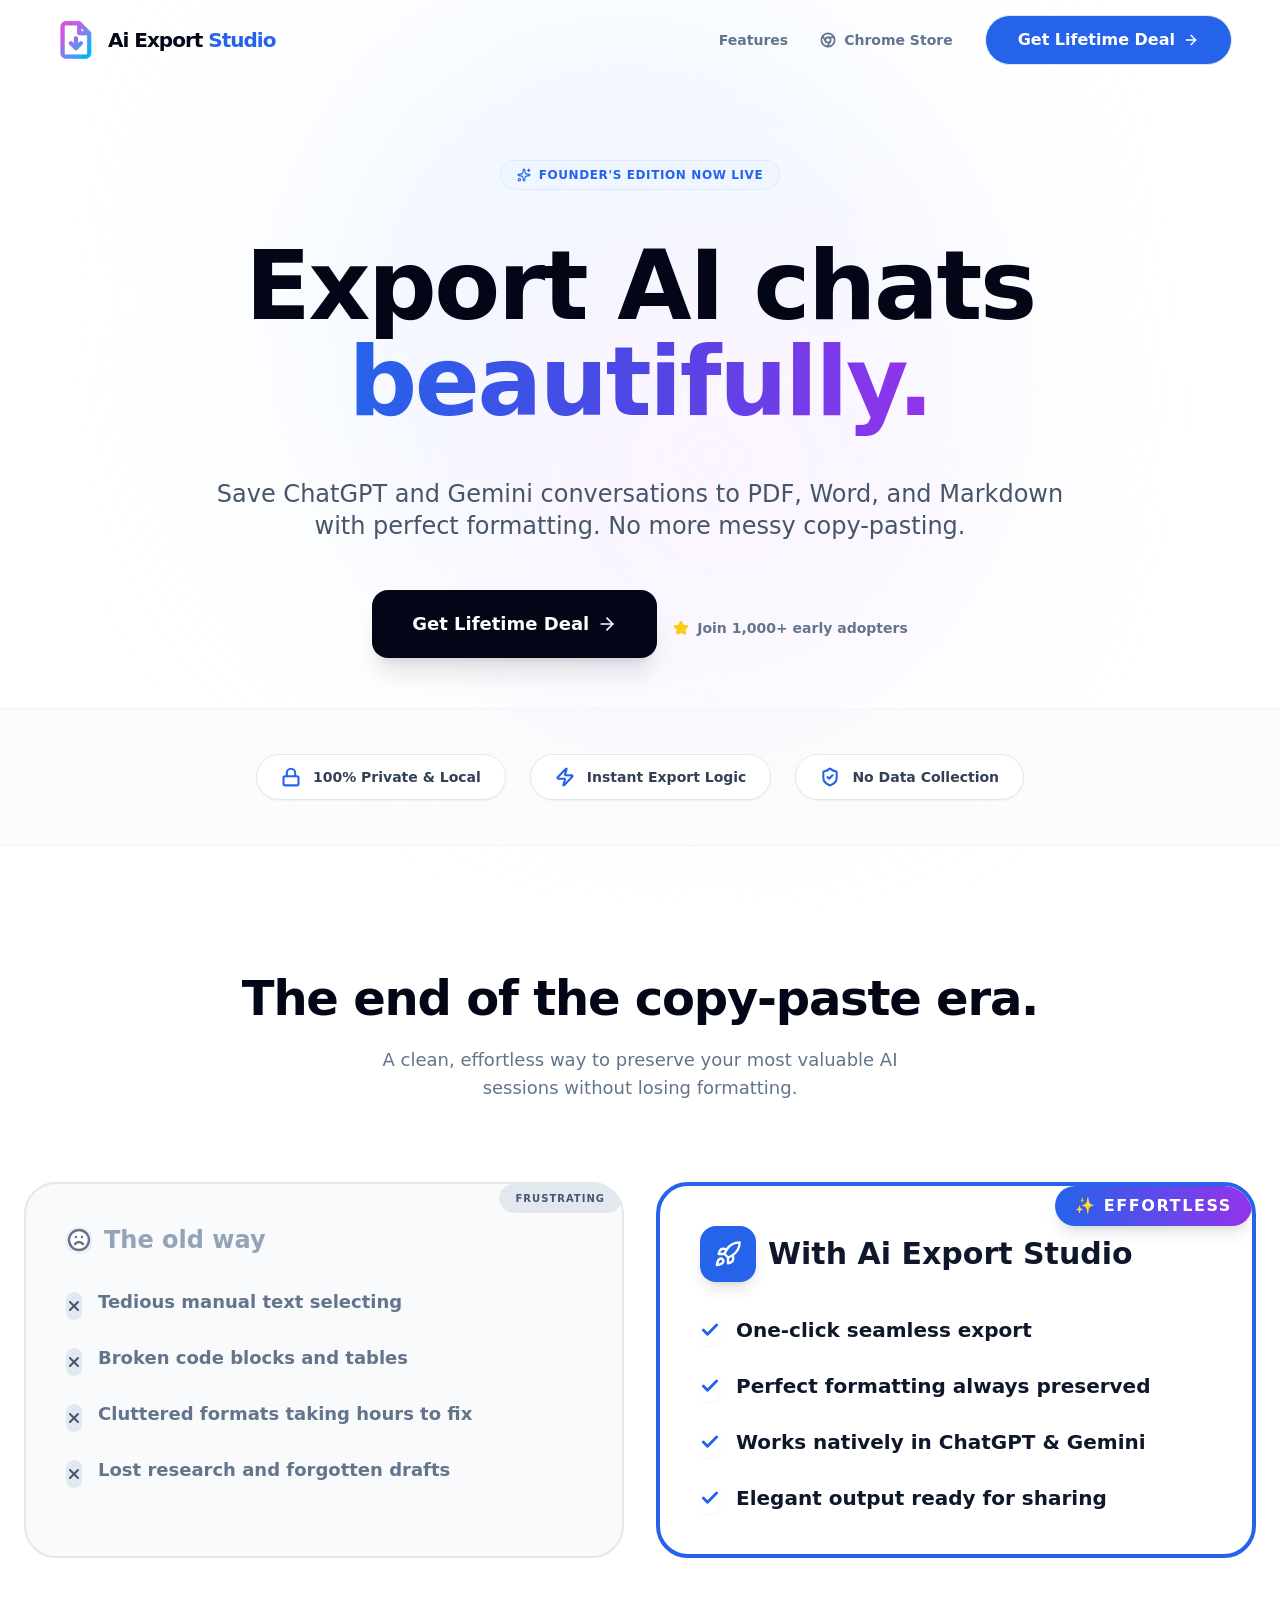
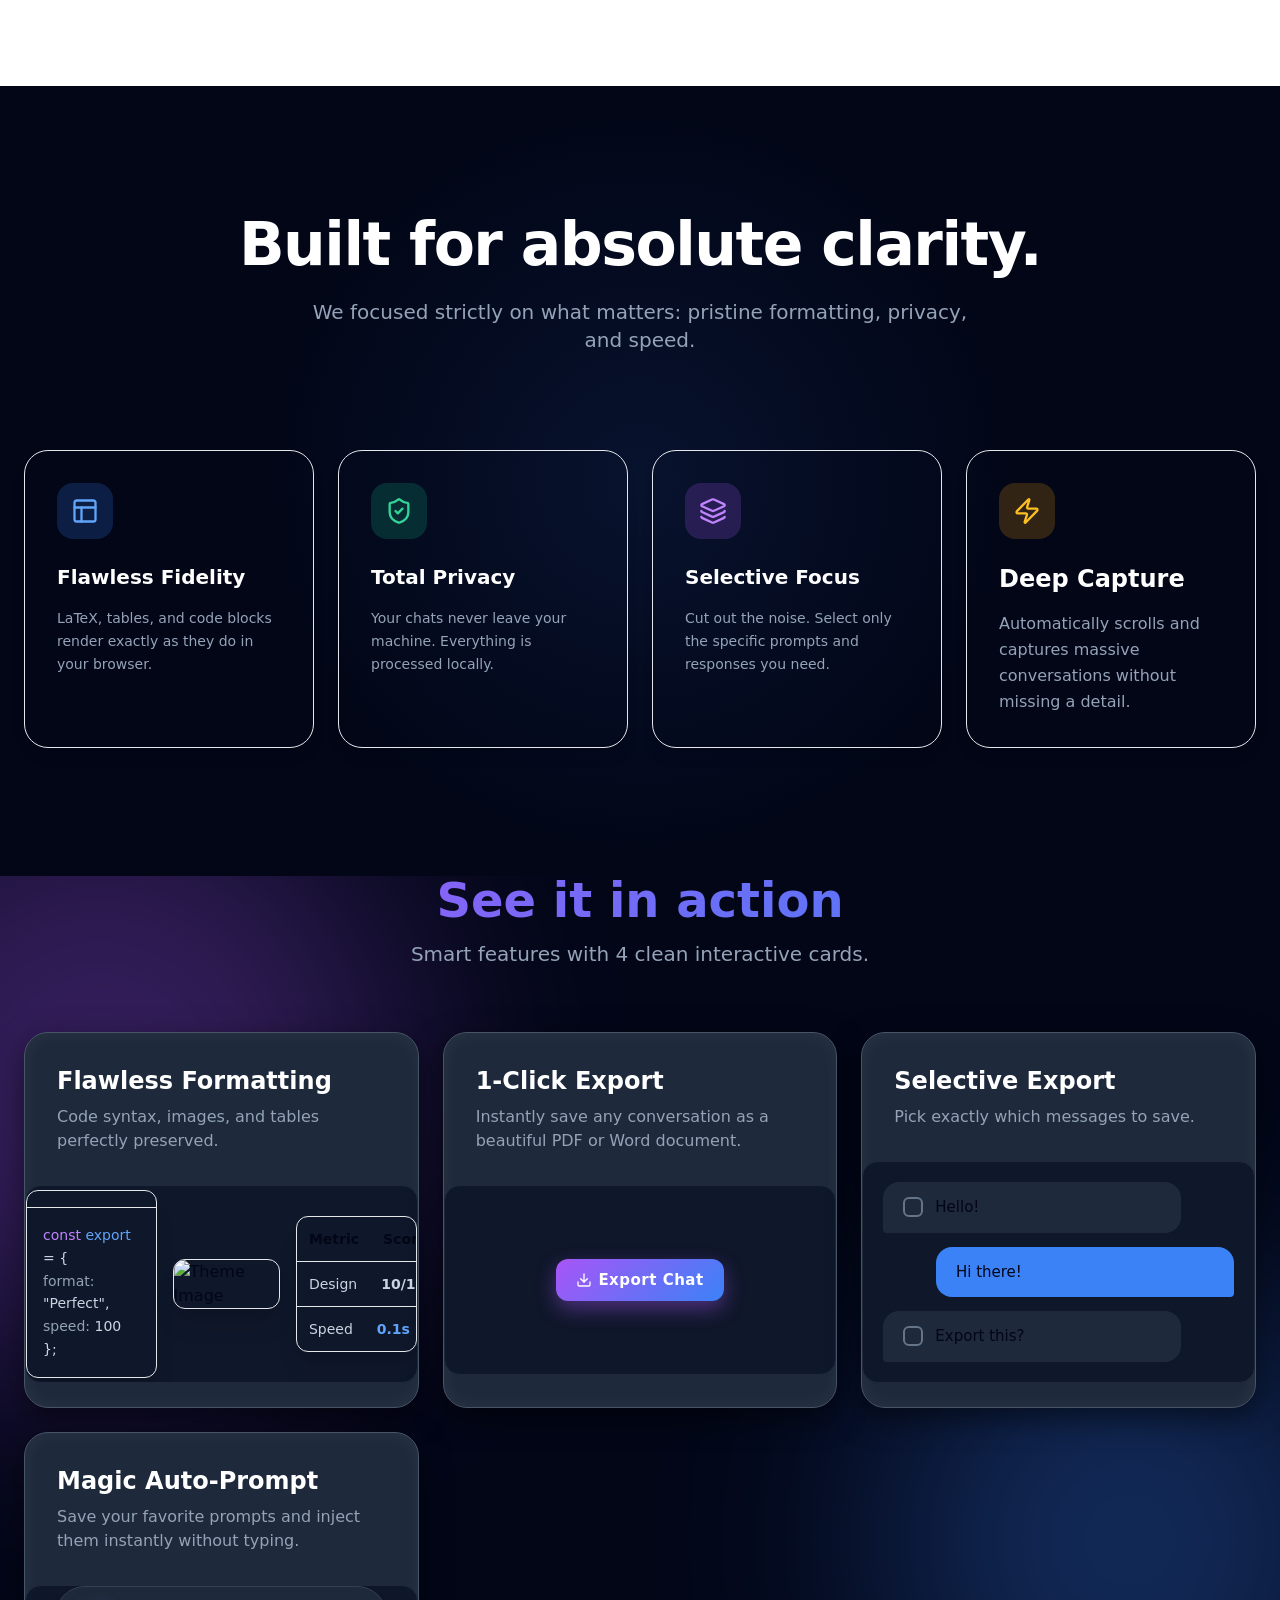
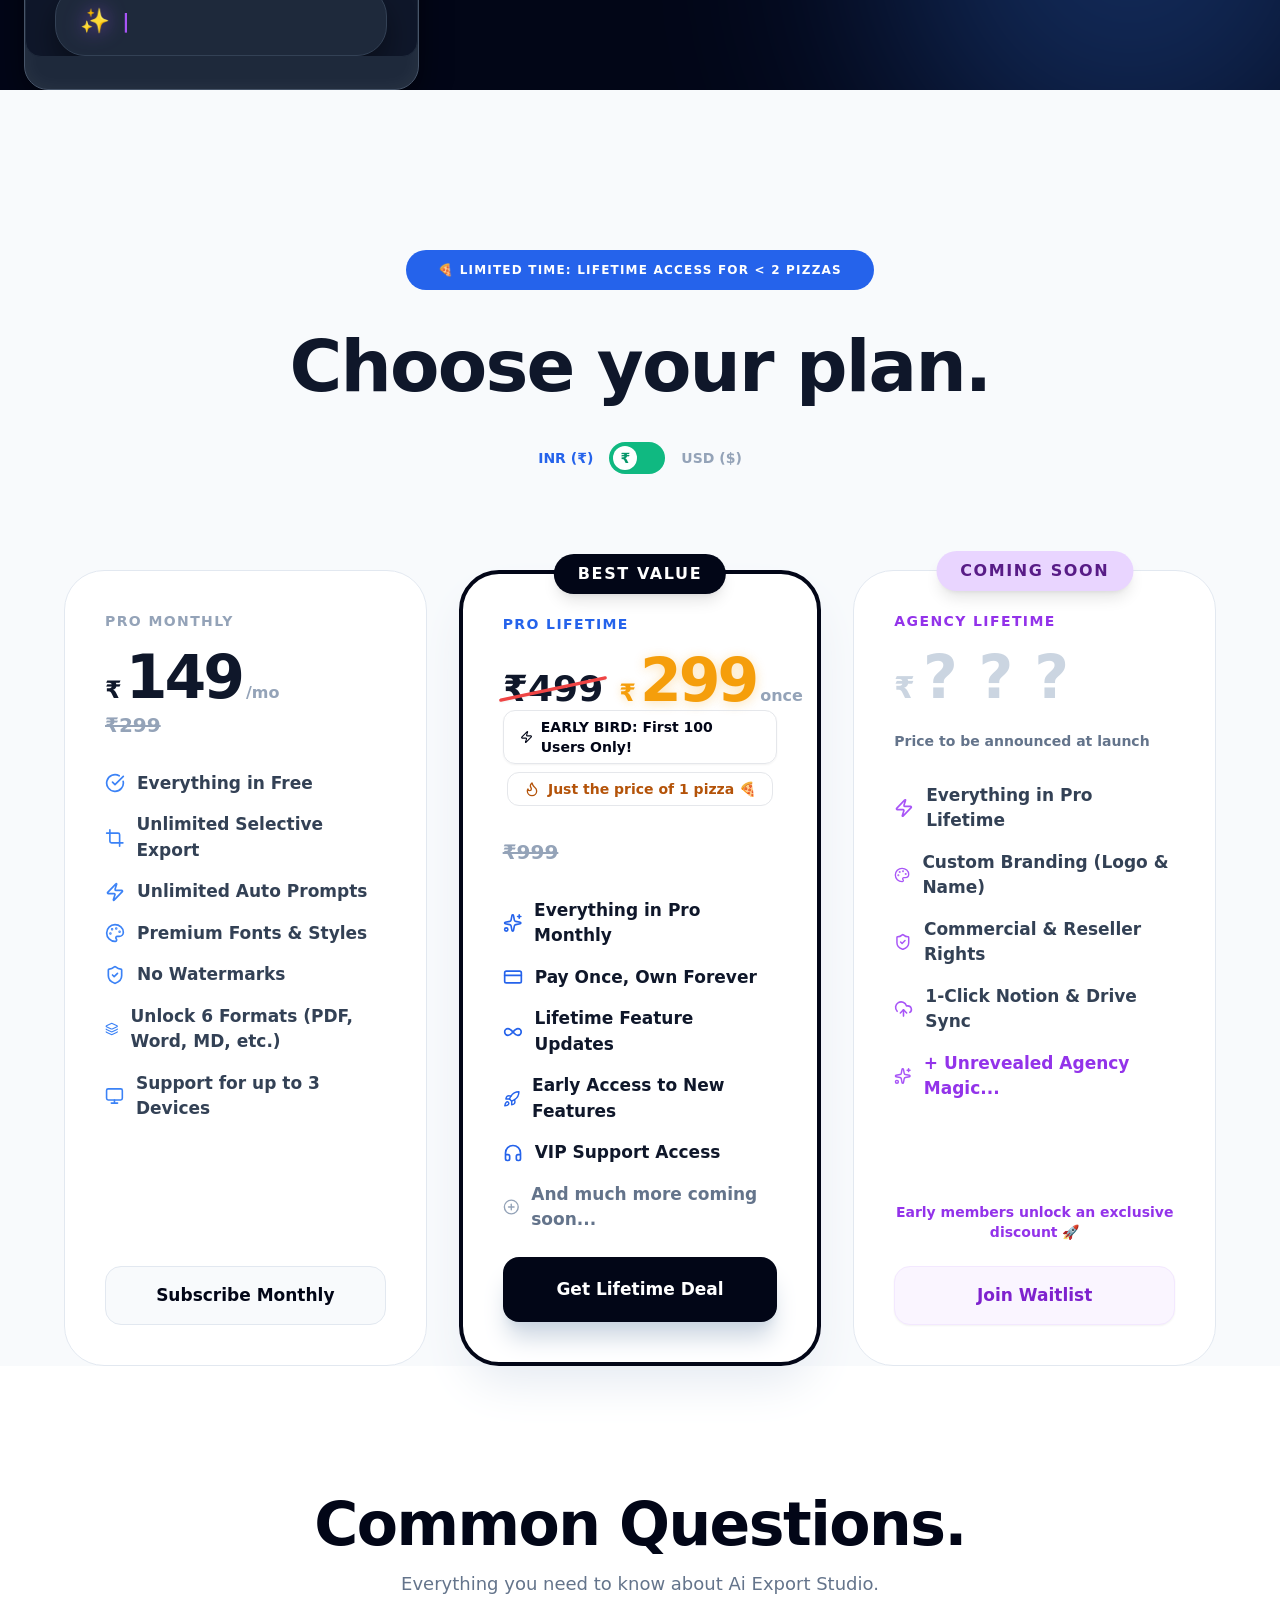
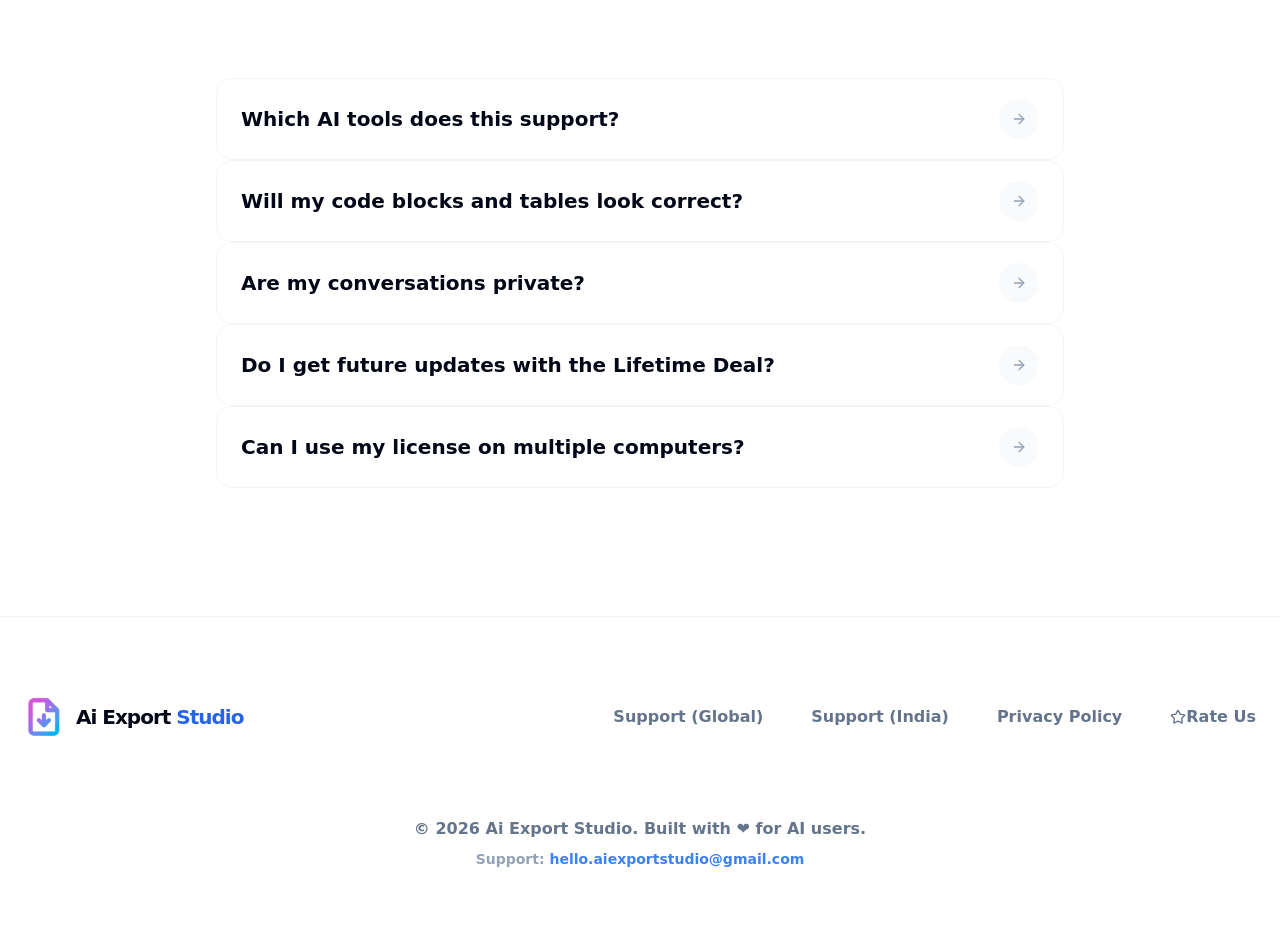
==== index.html @ cfd24025 "Add files via upload" ====
<!doctype html>
<html lang="en" class="scroll-smooth">
  <head>
    <meta charset="UTF-8" />
    <meta name="viewport" content="width=device-width, initial-scale=1.0" />
    <title>Ai Export Studio — Export AI Chats Beautifully</title>
    <meta name="description" content="The elegant way to save ChatGPT & Gemini conversations to PDF, Word, and Markdown. No copy-paste. No mess.">
    
    <!-- Open Graph / Facebook -->
    <meta property="og:type" content="website">
    <meta property="og:url" content="https://yourusername.github.io/ai-export-studio/">
    <meta property="og:title" content="Ai Export Studio — Export AI Chats Beautifully">
    <meta property="og:description" content="Save ChatGPT & Gemini conversations to PDF, Word, and Markdown with perfect formatting.">
    <meta property="og:image" content="https://yourusername.github.io/ai-export-studio/icon128.png">

    <!-- Twitter -->
    <meta property="twitter:card" content="summary_large_image">
    <meta property="twitter:url" content="https://yourusername.github.io/ai-export-studio/">
    <meta property="twitter:title" content="Ai Export Studio — Export AI Chats Beautifully">
    <meta property="twitter:description" content="Save ChatGPT & Gemini conversations to PDF, Word, and Markdown with perfect formatting.">
    <meta property="twitter:image" content="https://yourusername.github.io/ai-export-studio/icon128.png">
    <link rel="stylesheet" href="style.css">
    <link href="https://fonts.googleapis.com/css2?family=Outfit:wght@300;400;500;600;700;800;900&display=swap" rel="stylesheet">
    <script src="https://cdn.tailwindcss.com"></script>
    <script>
        tailwind.config = {
            theme: {
                extend: {
                    fontFamily: { sans: ['Outfit', 'ui-sans-serif', 'system-ui', 'sans-serif'] },
                    colors: {
                        brand: { 50: '#faf5ff', 100: '#f3e8ff', 400: '#c084fc', 500: '#8b5cf6', 600: '#7c3aed' }
                    }
                }
            }
        }
    </script>
    <style>
      @keyframes reveal-up {
        0% { opacity: 0; transform: translateY(30px); }
        100% { opacity: 1; transform: translateY(0); }
      }
      @keyframes reveal-scale {
        0% { opacity: 0; transform: scale(0.9); }
        100% { opacity: 1; transform: scale(1); }
      }
      @keyframes blob {
        0% { transform: translate(0px, 0px) scale(1); }
        33% { transform: translate(30px, -50px) scale(1.1); }
        66% { transform: translate(-20px, 20px) scale(0.9); }
        100% { transform: translate(0px, 0px) scale(1); }
      }
      .animate-blob-1 { animation: blob 7s infinite; }
      .animate-blob-2 { animation: blob 10s infinite; }
      
      .reveal-up { opacity: 0; }
      .reveal-up.active { animation: reveal-up 0.8s cubic-bezier(0.16, 1, 0.3, 1) forwards; }
      .reveal-scale { opacity: 0; }
      .reveal-scale.active { animation: reveal-scale 0.8s cubic-bezier(0.16, 1, 0.3, 1) forwards; }
      
      .delay-100 { animation-delay: 0.1s; }
      .delay-200 { animation-delay: 0.2s; }
      .delay-300 { animation-delay: 0.3s; }

      /* ===== Bento Grid Styles ===== */
      .bento-section {
        background: #020617;
        position: relative;
        overflow: hidden;
      }
      .bento-bg-glow { position: absolute; border-radius: 50%; filter: blur(120px); opacity: 0.3; z-index: 0; pointer-events: none; }
      .bento-bg-glow-1 { width: 600px; height: 600px; background: #a855f7; top: -100px; left: -200px; }
      .bento-bg-glow-2 { width: 500px; height: 500px; background: #3b82f6; bottom: -100px; right: -100px; }

      .bento-card {
        background: #1e293b; /* Slate 800 - Lighter base color */
        border: 1px solid #475569; /* Slate 600 border */
        box-shadow: inset 0 0 20px rgba(255, 255, 255, 0.05), 0 10px 30px rgba(0,0,0,0.5);
        backdrop-filter: blur(16px);
        -webkit-backdrop-filter: blur(16px);
        border-radius: 1.5rem;
        overflow: hidden;
        display: flex;
        flex-direction: column;
        position: relative;
        transition: all 0.3s ease;
      }
      .bento-card:hover {
        border-color: rgba(168, 85, 247, 0.4);
        box-shadow: 0 10px 40px rgba(168, 85, 247, 0.15);
        transform: translateY(-4px);
      }

      .anim-container {
        position: relative; width: 100%; height: 100%;
        display: flex; align-items: center; justify-content: center;
        background: #0f172a; border-radius: 1rem; /* Slate 900 */
        border: 1px solid #1e293b; overflow: hidden;
      }

      /* 1-Click Export Button */
      .export-btn {
        padding: 10px 20px; background: linear-gradient(135deg, #a855f7, #3b82f6);
        border-radius: 12px; font-weight: 800; font-size: 15px; color: #ffffff; z-index: 10;
        box-shadow: 0 8px 20px rgba(168,85,247,0.4);
        animation: clickExport 3s infinite;
        white-space: nowrap;
        display: flex; align-items: center; gap: 6px;
        letter-spacing: 0.5px;
      }
      .export-doc {
        position: absolute; width: 55px; height: 70px; border-radius: 6px;
        display: flex; align-items: center; justify-content: center; color: white;
        font-weight: 800; font-size: 13px; opacity: 0; box-shadow: 0 8px 15px rgba(0,0,0,0.5);
        letter-spacing: 1px;
      }
      .export-doc.pdf { background: linear-gradient(135deg, #ef4444, #b91c1c); top: 50%; left: 50%; transform: translate(-50%, -50%); animation: flyOutPdf 3s infinite; border: 1px solid #fca5a5; }
      .export-doc.word { background: linear-gradient(135deg, #3b82f6, #1d4ed8); top: 50%; left: 50%; transform: translate(-50%, -50%); animation: flyOutWord 3s infinite; border: 1px solid #93c5fd; }

      @keyframes clickExport { 0%, 100% { transform: scale(1); } 10% { transform: scale(0.92); } 20% { transform: scale(1); } }
      @keyframes flyOutPdf {
        0%, 20% { opacity: 0; transform: translate(-50%, -50%) scale(0.5); }
        30%, 80% { opacity: 1; transform: translate(-140%, -120%) scale(1) rotate(-12deg); }
        100% { opacity: 0; transform: translate(-140%, -120%) scale(1) rotate(-12deg); }
      }
      @keyframes flyOutWord {
        0%, 20% { opacity: 0; transform: translate(-50%, -50%) scale(0.5); }
        30%, 80% { opacity: 1; transform: translate(40%, -120%) scale(1) rotate(12deg); }
        100% { opacity: 0; transform: translate(40%, -120%) scale(1) rotate(12deg); }
      }

      /* Float Items */
      .float-item { animation: floatItem 4s ease-in-out infinite; }
      .float-item:nth-child(2) { animation-delay: 0.5s; }
      .float-item:nth-child(3) { animation-delay: 1s; }
      @keyframes floatItem {
        0%, 100% { transform: translateY(0); }
        50% { transform: translateY(-8px); }
      }

      /* Selective Export Animations */
      .select-anim { flex-direction: column; gap: 14px; padding: 20px; }
      .chat-bubble { position: relative; padding: 12px 18px; border-radius: 16px; font-size: 15px; width: 85%; display: flex; align-items: center; gap: 12px; transition: all 0.3s; border: 2px solid transparent; }
      .chat-bubble.left { background: #1e293b; align-self: flex-start; border-bottom-left-radius: 4px; }
      .chat-bubble.right { background: #3b82f6; align-self: flex-end; border-bottom-right-radius: 4px; }
      .checkbox { width: 20px; height: 20px; border-radius: 6px; border: 2px solid #64748b; display: flex; align-items: center; justify-content: center; transition: all 0.3s; }
      .checkbox::after { content: '\2714'; color: white; font-size: 14px; opacity: 0; transition: all 0.3s; }

      @keyframes selectBubble {
        0%, 20% { border-color: transparent; box-shadow: none; transform: scale(1); background: #1e293b; }
        30%, 80% { border-color: #a855f7; box-shadow: 0 0 20px rgba(168,85,247,0.3); transform: scale(1.03); background: rgba(168,85,247,0.1); }
        100% { border-color: transparent; box-shadow: none; transform: scale(1); background: #1e293b; }
      }
      @keyframes checkMark {
        0%, 20% { opacity: 0; background: transparent; border-color: #64748b; }
        30%, 80% { opacity: 1; background: #a855f7; border-color: #a855f7; }
        100% { opacity: 0; background: transparent; border-color: #64748b; }
      }
      .chat-bubble.left:nth-child(1) { animation: selectBubble 4s infinite; }
      .chat-bubble.left:nth-child(1) .checkbox { animation: checkMark 4s infinite; }
      .chat-bubble.left:nth-child(1) .checkbox::after { animation: checkMark 4s infinite; }
      .chat-bubble.left:nth-child(3) { animation: selectBubble 4s infinite 0.5s; }
      .chat-bubble.left:nth-child(3) .checkbox { animation: checkMark 4s infinite 0.5s; }
      .chat-bubble.left:nth-child(3) .checkbox::after { animation: checkMark 4s infinite 0.5s; }

      /* Auto Prompt Animations */
      .prompt-box { width: 85%; background: #1e293b; border: 1px solid #334155; border-radius: 30px; padding: 16px 24px; display: flex; align-items: center; gap: 12px; box-shadow: 0 15px 30px rgba(0,0,0,0.4); }
      .magic-wand { font-size: 24px; animation: wandWiggle 2s infinite; filter: drop-shadow(0 0 10px rgba(168,85,247,0.8)); }
      .prompt-text { font-size: 18px; color: #f8fafc; font-weight: 600; white-space: nowrap; overflow: hidden; width: 0; animation: typeWidth 4s steps(30, end) infinite; }
      .cursor-blink { color: #a855f7; font-weight: bold; font-size: 20px; animation: blink 1s infinite; }

      @keyframes wandWiggle { 0%, 100% { transform: rotate(0deg); } 25% { transform: rotate(-20deg); } 75% { transform: rotate(20deg); } }
      @keyframes typeWidth { 0%, 15% { width: 0; } 50%, 85% { width: 220px; } 100% { width: 0; } }
      @keyframes blink { 0%, 100% { opacity: 1; } 50% { opacity: 0; } }
    </style>
    <script src="lucide.min.js"></script>
  </head>
  <body class="min-h-screen bg-white text-slate-950 font-sans selection:bg-blue-100 selection:text-blue-700 overflow-x-hidden">
    <!-- Navbar -->
    <nav id="navbar" class="fixed top-0 left-0 right-0 z-50 transition-all duration-500 px-6 md:px-12 h-20 flex items-center justify-between bg-transparent">
      <a href="#" class="flex items-center gap-3 group cursor-pointer hover:bg-slate-50 px-2 py-1 rounded-xl transition-all">
        <img src="icon128.png" alt="Ai Export Logo" class="w-10 h-10 object-contain drop-shadow-md group-hover:scale-105 transition-transform" />
        <span class="text-xl font-black tracking-tighter text-slate-950">
          Ai Export <span class="text-blue-600">Studio</span>
        </span>
      </a>
      
      <!-- Tailwind Safelist (Dynamic Classes) -->
      <div class="hidden bg-white/80 backdrop-blur-xl border-b border-slate-100 shadow-sm translate-x-0 translate-x-[24px] active"></div>
      
      <div class="hidden md:flex items-center gap-8">
        <a href="#features" class="text-sm font-bold text-slate-500 hover:text-slate-950 transition-colors whitespace-nowrap">Features</a>
        <a href="https://chromewebstore.google.com/detail/ai-export-studio-chatgpt-gemini/aodfihebjndlllpkfcdhgjcfmaiaiapb" target="_blank" class="flex items-center gap-2 text-sm font-bold text-slate-500 hover:text-slate-950 transition-colors whitespace-nowrap">
          <svg class="w-4 h-4 flex-shrink-0 relative -top-[1px]" fill="none" stroke="currentColor" stroke-width="2.5" stroke-linecap="round" stroke-linejoin="round" viewBox="0 0 24 24">
            <circle cx="12" cy="12" r="10"></circle>
            <circle cx="12" cy="12" r="4"></circle>
            <line x1="21.17" y1="8" x2="12" y2="8"></line>
            <line x1="3.95" y1="6.06" x2="8.54" y2="14"></line>
            <line x1="10.88" y1="21.94" x2="15.46" y2="14"></line>
          </svg>
          Chrome Store
        </a>
        <a href="#pricing" class="bg-blue-600 hover:bg-blue-700 text-white px-8 py-3 rounded-full text-base font-bold transition-all shadow-[0_8px_20px_-6px_rgba(37,99,235,0.4)] hover:shadow-[0_12px_25px_-8px_rgba(37,99,235,0.6)] hover:-translate-y-0.5 flex items-center gap-2 group whitespace-nowrap flex-shrink-0 border border-blue-500">
          Get Lifetime Deal
          <i data-lucide="arrow-right" class="w-4 h-4 group-hover:translate-x-1 transition-transform"></i>
        </a>
      </div>
    </nav>

    <!-- Hero Section -->
    <section class="relative pt-40 px-6" style="padding-bottom: 50px;">
      <div class="absolute top-0 left-1/4 w-[600px] h-[600px] bg-blue-50 rounded-full blur-[120px] -z-10 animate-blob-1"></div>
      <div class="absolute bottom-0 right-1/4 w-[500px] h-[500px] bg-purple-50 rounded-full blur-[100px] -z-10 animate-blob-2" style="animation-delay: 1s;"></div>

      <div class="max-w-5xl mx-auto text-center">
        <div class="reveal-up inline-flex items-center gap-2 px-4 py-1.5 rounded-full bg-blue-50 border border-blue-100 text-blue-600 text-xs font-bold tracking-wider uppercase mb-8">
          <i data-lucide="sparkles" class="w-3.5 h-3.5"></i>
          Founder's Edition Now Live
        </div>
        
        <h1 class="reveal-up delay-100 text-6xl md:text-8xl font-black tracking-tight leading-normal mb-8 py-4">
          Export AI chats <br />
          <span class="bg-gradient-to-r from-blue-600 via-indigo-600 to-purple-600 bg-clip-text text-transparent pb-4">
            beautifully.
          </span>
        </h1>
        
        <p class="reveal-up delay-200 text-2xl md:text-3xl font-medium text-slate-600 max-w-4xl mx-auto mb-12 leading-snug">
          Save ChatGPT and Gemini conversations to PDF, Word, and Markdown with perfect formatting. No more messy copy-pasting.
        </p>
        
        <div class="reveal-up delay-300 flex flex-col sm:flex-row items-center justify-center gap-4">
          <a href="#pricing" class="relative group w-full sm:w-auto">
            <div class="absolute -inset-1 bg-gradient-to-r from-blue-600 via-indigo-600 to-purple-600 rounded-2xl blur opacity-30 group-hover:opacity-60 transition duration-500 group-hover:duration-200"></div>
            <div class="relative w-full bg-slate-950 text-white px-10 py-5 rounded-2xl font-bold text-lg shadow-xl hover:bg-slate-900 transition-all hover:-translate-y-1 flex items-center justify-center gap-2">
              Get Lifetime Deal
              <i data-lucide="arrow-right" class="w-5 h-5"></i>
            </div>
          </a>
          <div class="flex items-center gap-2 text-slate-500 text-sm font-bold mt-2 sm:mt-0">
            <i data-lucide="star" class="w-4 h-4 text-yellow-400 fill-yellow-400"></i>
            <span>Join 1,000+ early adopters</span>
          </div>
        </div>
      </div>
    </section>

    <!-- Trust Row -->
    <div class="border-y border-slate-100 bg-slate-50/50" style="padding-top: 45px; padding-bottom: 45px;">
      <div class="max-w-7xl mx-auto px-6 flex flex-wrap justify-center gap-6 md:gap-10">
        <div class="reveal-up flex items-center gap-3 bg-white border border-slate-200 shadow-sm px-6 py-3 rounded-full text-slate-700 font-bold text-sm tracking-wide">
          <i data-lucide="lock" stroke-width="2.5" class="w-5 h-5 text-blue-600"></i> 100% Private & Local
        </div>
        <div class="reveal-up delay-100 flex items-center gap-3 bg-white border border-slate-200 shadow-sm px-6 py-3 rounded-full text-slate-700 font-bold text-sm tracking-wide">
          <i data-lucide="zap" stroke-width="2.5" class="w-5 h-5 text-blue-600"></i> Instant Export Logic
        </div>
        <div class="reveal-up delay-200 flex items-center gap-3 bg-white border border-slate-200 shadow-sm px-6 py-3 rounded-full text-slate-700 font-bold text-sm tracking-wide">
          <i data-lucide="shield-check" stroke-width="2.5" class="w-5 h-5 text-blue-600"></i> No Data Collection
        </div>
      </div>
    </div>

    <!-- Comparison Section -->
    <section class="py-32 px-6 max-w-7xl mx-auto" id="features">
      <div class="reveal-up text-center mb-20">
        <h2 class="text-4xl md:text-5xl font-black tracking-tight mb-6">The end of the copy-paste era.</h2>
        <p class="text-lg text-slate-500 max-w-xl mx-auto">A clean, effortless way to preserve your most valuable AI sessions without losing formatting.</p>
      </div>

      <div class="grid md:grid-cols-2 gap-8">
        <div class="reveal-scale p-10 rounded-[32px] bg-slate-50 border-2 border-dashed border-slate-300 relative overflow-hidden flex flex-col opacity-90 hover:opacity-100 transition-opacity">
          <!-- Subtle diagonal stripes in background -->
          <div class="absolute inset-0 opacity-30" style="background-image: repeating-linear-gradient(45deg, transparent, transparent 10px, #e2e8f0 10px, #e2e8f0 20px);"></div>
          
          <div class="absolute top-0 right-0 p-5">
            <div class="bg-slate-200 text-slate-600 text-[10px] font-black uppercase tracking-widest px-4 py-1.5 rounded-full border border-slate-300">FRUSTRATING</div>
          </div>
          <h3 class="text-2xl font-black text-slate-400 mb-8 flex items-center gap-3 relative z-10 transition-colors">
            <span class="bg-white p-2.5 rounded-xl shadow-sm border border-slate-200 grayscale"><i data-lucide="frown" class="w-6 h-6 text-slate-500" stroke-width="2.5"></i></span>
            The old way
          </h3>
          <ul class="space-y-6 relative z-10 grayscale opacity-80">
            <li class="flex items-start gap-4 text-slate-500 font-bold text-lg"><div class="mt-1 min-w-[28px] h-7 rounded-full bg-slate-200 flex items-center justify-center text-slate-600"><i data-lucide="x" class="w-4 h-4" stroke-width="3"></i></div>Tedious manual text selecting</li>
            <li class="flex items-start gap-4 text-slate-500 font-bold text-lg"><div class="mt-1 min-w-[28px] h-7 rounded-full bg-slate-200 flex items-center justify-center text-slate-600"><i data-lucide="x" class="w-4 h-4" stroke-width="3"></i></div>Broken code blocks and tables</li>
            <li class="flex items-start gap-4 text-slate-500 font-bold text-lg"><div class="mt-1 min-w-[28px] h-7 rounded-full bg-slate-200 flex items-center justify-center text-slate-600"><i data-lucide="x" class="w-4 h-4" stroke-width="3"></i></div>Cluttered formats taking hours to fix</li>
            <li class="flex items-start gap-4 text-slate-500 font-bold text-lg"><div class="mt-1 min-w-[28px] h-7 rounded-full bg-slate-200 flex items-center justify-center text-slate-600"><i data-lucide="x" class="w-4 h-4" stroke-width="3"></i></div>Lost research and forgotten drafts</li>
          </ul>
        </div>
        
        <div class="reveal-scale delay-100 p-10 rounded-[32px] bg-white border-4 border-blue-600 shadow-[0_30px_70px_-15px_rgba(59,130,246,0.3)] relative overflow-hidden transform md:scale-105 md:-translate-x-4 md:-translate-y-2 z-20 hover:scale-110 transition-transform duration-500">
          <div class="absolute -top-32 -right-32 w-80 h-80 bg-gradient-to-br from-blue-400 to-purple-400 rounded-full blur-[120px] opacity-10 pointer-events-none"></div>
          
          <div class="absolute top-0 right-0 p-5">
            <div class="bg-gradient-to-r from-blue-600 to-purple-600 text-white text-[11px] font-black uppercase tracking-widest px-5 py-2 rounded-full shadow-lg shadow-blue-500/20 animate-pulse">✨ EFFORTLESS</div>
          </div>
          <h3 class="text-3xl font-black mb-8 flex items-center gap-3 text-slate-900 relative z-10">
            <span class="bg-blue-600 w-14 h-14 flex-shrink-0 rounded-2xl shadow-lg shadow-blue-500/20 flex items-center justify-center"><i data-lucide="rocket" class="w-7 h-7 text-white" stroke-width="2"></i></span>
            With Ai Export Studio
          </h3>
          <ul class="space-y-6 relative z-10">
            <li class="flex items-center gap-4 text-slate-900 font-black text-xl"><div class="min-w-[32px] h-8 rounded-full bg-blue-100 flex items-center justify-center text-blue-600 shadow-sm"><i data-lucide="check" class="w-5 h-5" stroke-width="3.5"></i></div>One-click seamless export</li>
            <li class="flex items-center gap-4 text-slate-900 font-black text-xl"><div class="min-w-[32px] h-8 rounded-full bg-blue-100 flex items-center justify-center text-blue-600 shadow-sm"><i data-lucide="check" class="w-5 h-5" stroke-width="3.5"></i></div>Perfect formatting always preserved</li>
            <li class="flex items-center gap-4 text-slate-900 font-black text-xl"><div class="min-w-[32px] h-8 rounded-full bg-blue-100 flex items-center justify-center text-blue-600 shadow-sm"><i data-lucide="check" class="w-5 h-5" stroke-width="3.5"></i></div>Works natively in ChatGPT & Gemini</li>
            <li class="flex items-center gap-4 text-slate-900 font-black text-xl"><div class="min-w-[32px] h-8 rounded-full bg-blue-100 flex items-center justify-center text-blue-600 shadow-sm"><i data-lucide="check" class="w-5 h-5" stroke-width="3.5"></i></div>Elegant output ready for sharing</li>
          </ul>
        </div>
      </div>
    </section>

    <!-- Features Grid -->
    <section class="py-32 px-6 bg-slate-950 text-white overflow-hidden relative">
      <div class="absolute top-0 left-0 w-full h-full bg-[radial-gradient(circle_at_50%_50%,rgba(59,130,246,0.1),transparent_50%)]"></div>
      
      <div class="max-w-7xl mx-auto relative z-10">
        <div class="reveal-up text-center mb-24">
          <h2 class="text-4xl md:text-6xl font-black tracking-tight mb-6">Built for absolute clarity.</h2>
          <p class="text-xl text-slate-400 max-w-2xl mx-auto">We focused strictly on what matters: pristine formatting, privacy, and speed.</p>
        </div>

        <div class="grid md:grid-cols-2 lg:grid-cols-4 gap-6">
          <div class="reveal-up p-8 rounded-3xl bg-slate-800/80 border border-slate-600 shadow-lg hover:bg-slate-700 hover:border-slate-500 transition-all hover:-translate-y-2 hover:shadow-xl">
            <div class="w-14 h-14 rounded-2xl flex items-center justify-center mb-6 bg-blue-500/20 text-blue-400"><i data-lucide="layout" class="w-7 h-7"></i></div>
            <h3 class="text-xl font-bold mb-4">Flawless Fidelity</h3>
            <p class="text-slate-400 leading-relaxed text-sm">LaTeX, tables, and code blocks render exactly as they do in your browser.</p>
          </div>
          <div class="reveal-up delay-100 p-8 rounded-3xl bg-slate-800/80 border border-slate-600 shadow-lg hover:bg-slate-700 hover:border-slate-500 transition-all hover:-translate-y-2 hover:shadow-xl">
            <div class="w-14 h-14 rounded-2xl flex items-center justify-center mb-6 bg-emerald-500/20 text-emerald-400"><i data-lucide="shield-check" class="w-7 h-7"></i></div>
            <h3 class="text-xl font-bold mb-4">Total Privacy</h3>
            <p class="text-slate-400 leading-relaxed text-sm">Your chats never leave your machine. Everything is processed locally.</p>
          </div>
          <div class="reveal-up delay-200 p-8 rounded-3xl bg-slate-800/80 border border-slate-600 shadow-lg hover:bg-slate-700 hover:border-slate-500 transition-all hover:-translate-y-2 hover:shadow-xl">
            <div class="w-14 h-14 rounded-2xl flex items-center justify-center mb-6 bg-purple-500/20 text-purple-400"><i data-lucide="layers" class="w-7 h-7"></i></div>
            <h3 class="text-xl font-bold mb-4">Selective Focus</h3>
            <p class="text-slate-400 leading-relaxed text-sm">Cut out the noise. Select only the specific prompts and responses you need.</p>
          </div>
          <div class="reveal-up delay-300 p-8 rounded-3xl bg-slate-800/80 border border-slate-600 shadow-lg hover:bg-slate-700 hover:border-slate-500 transition-all hover:-translate-y-2 hover:shadow-xl">
            <div class="w-14 h-14 rounded-2xl flex items-center justify-center mb-6 bg-amber-500/20 text-amber-400"><i data-lucide="zap" class="w-7 h-7"></i></div>
            <h3 class="text-2xl font-black mb-4">Deep Capture</h3>
            <p class="text-slate-400 leading-relaxed text-base">Automatically scrolls and captures massive conversations without missing a detail.</p>
          </div>
        </div>
      </div>
    </section>

    <!-- Bento Grid: See it in Action -->
    <section class="bento-section py-24 md:py-32 px-6">
      <div class="bento-bg-glow bento-bg-glow-1"></div>
      <div class="bento-bg-glow bento-bg-glow-2"></div>

      <div class="max-w-7xl mx-auto relative z-10">
        <div class="reveal-up text-center mb-16 relative">
          <h2 class="text-4xl md:text-5xl font-black mb-4 text-white" style="background: linear-gradient(135deg, #a855f7, #3b82f6); -webkit-background-clip: text; -webkit-text-fill-color: transparent;">See it in action</h2>
          <p class="text-xl text-slate-400">Smart features with 4 clean interactive cards.</p>
        </div>

        <div class="grid grid-cols-1 md:grid-cols-3 gap-6 auto-rows-[360px]">

          <!-- 1. Flawless Formatting -->
          <div class="md:col-span-2 bento-card group">
            <div class="p-8 pb-0 z-10">
              <h3 class="text-2xl font-bold text-white mb-2">Flawless Formatting</h3>
              <p class="text-slate-400">Code syntax, images, and tables perfectly preserved.</p>
            </div>
            <div class="flex-1 mt-6 mx-6 mb-6 anim-container flex-row gap-4 p-5 items-stretch bg-slate-900/50">
              <!-- Code Block -->
              <div class="flex-1 bg-[#0f172a] rounded-xl border border-slate-700 overflow-hidden shadow-xl flex flex-col float-item">
                <div class="bg-slate-800 px-3 py-2 flex gap-1.5 border-b border-slate-700">
                  <div class="w-2.5 h-2.5 rounded-full bg-red-400"></div>
                  <div class="w-2.5 h-2.5 rounded-full bg-yellow-400"></div>
                  <div class="w-2.5 h-2.5 rounded-full bg-green-400"></div>
                </div>
                <div class="p-4 font-mono text-sm text-slate-300 flex-1 flex flex-col justify-center leading-relaxed">
                  <div><span class="text-purple-400">const</span> <span class="text-blue-400">export</span> = {</div>
                  <div class="pl-4"><span class="text-slate-400">format:</span> <span class="text-green-400">"Perfect"</span>,</div>
                  <div class="pl-4"><span class="text-slate-400">speed:</span> <span class="text-orange-400">100</span></div>
                  <div>};</div>
                </div>
              </div>
              <!-- Image -->
              <div class="flex-1 rounded-xl border border-slate-700 overflow-hidden shadow-xl relative group/img float-item">
                <img src="https://images.unsplash.com/photo-1618005182384-a83a8bd57fbe?auto=format&fit=crop&w=400&h=300&q=80" class="w-full h-full object-cover opacity-80 group-hover/img:opacity-100 transition duration-500" alt="Theme Image">
                <div class="absolute inset-0 bg-gradient-to-t from-slate-900 via-transparent to-transparent flex items-end p-3">
                  <span class="text-sm font-semibold text-white flex items-center gap-2"><i data-lucide="image" class="w-4 h-4 text-brand-400"></i> chart.png</span>
                </div>
              </div>
              <!-- Table -->
              <div class="flex-1 rounded-xl border border-slate-700 overflow-hidden shadow-xl bg-slate-800/80 text-sm flex flex-col float-item">
                <div class="flex bg-slate-800 border-b border-slate-600 font-bold text-slate-200">
                  <div class="flex-1 p-3 border-r border-slate-600">Metric</div>
                  <div class="flex-1 p-3">Score</div>
                </div>
                <div class="flex border-b border-slate-700/50 text-slate-300 bg-slate-800/40">
                  <div class="flex-1 p-3 border-r border-slate-700/50">Design</div>
                  <div class="flex-1 p-3 text-green-400 font-semibold">10/10</div>
                </div>
                <div class="flex text-slate-300 bg-slate-800/20">
                  <div class="flex-1 p-3 border-r border-slate-700/50">Speed</div>
                  <div class="flex-1 p-3 text-blue-400 font-semibold">0.1s</div>
                </div>
              </div>
            </div>
          </div>

          <!-- 2. 1-Click Export -->
          <div class="bento-card group">
            <div class="p-8 pb-0 z-10">
              <h3 class="text-2xl font-bold text-white mb-2">1-Click Export</h3>
              <p class="text-slate-400">Instantly save any conversation as a beautiful PDF or Word document.</p>
            </div>
            <div class="flex-1 mt-6 mx-8 mb-8 anim-container">
              <div class="export-doc pdf">PDF</div>
              <div class="export-doc word">DOCX</div>
              <div class="export-btn">
                <i data-lucide="download" class="w-4 h-4"></i> Export Chat
              </div>
            </div>
          </div>

          <!-- 3. Selective Export -->
          <div class="bento-card group">
            <div class="p-8 pb-0 z-10">
              <h3 class="text-2xl font-bold text-white mb-2">Selective Export</h3>
              <p class="text-slate-400">Pick exactly which messages to save.</p>
            </div>
            <div class="flex-1 mt-6 mx-6 mb-6 anim-container select-anim">
              <div class="chat-bubble left"><div class="checkbox"></div>Hello!</div>
              <div class="chat-bubble right">Hi there!</div>
              <div class="chat-bubble left"><div class="checkbox"></div>Export this?</div>
            </div>
          </div>

          <!-- 4. Magic Auto-Prompt -->
          <div class="md:col-span-2 bento-card group">
            <div class="p-8 pb-0 z-10">
              <h3 class="text-2xl font-bold text-white mb-2">Magic Auto-Prompt</h3>
              <p class="text-slate-400">Save your favorite prompts and inject them instantly without typing.</p>
            </div>
            <div class="flex-1 mt-6 mx-8 mb-8 anim-container">
              <div class="prompt-box">
                <span class="magic-wand">✨</span>
                <div style="display: flex; align-items: center;">
                  <span class="prompt-text">Export as PDF...</span><span class="cursor-blink">|</span>
                </div>
              </div>
            </div>
          </div>

        </div>
      </div>
    </section>

    <!-- Pricing Section -->
    <section id="pricing" class="pt-40 pb-40 px-6 bg-slate-50">
      <div class="max-w-7xl mx-auto">
        <div class="reveal-up text-center mb-16">
          <div class="inline-block bg-blue-600 text-white px-8 py-3 rounded-full text-xs md:text-sm font-black uppercase tracking-widest mb-10 shadow-[0_10px_40px_-10px_rgba(37,99,235,0.5)]">
            🍕 LIMITED TIME: LIFETIME ACCESS FOR < 2 PIZZAS
          </div>
          <h2 class="text-5xl md:text-7xl font-black tracking-tight mb-10 text-slate-900">
            Choose your plan.
          </h2>
          
          <!-- Currency Toggle -->
          <div class="flex items-center justify-center gap-4">
            <span id="label-inr" class="text-sm font-bold transition-colors text-blue-600 flex-shrink-0">INR (₹)</span>
            <button id="currency-toggle" class="w-14 h-8 bg-emerald-500 rounded-full p-1 relative transition-colors flex items-center flex-shrink-0">
              <div id="toggle-knob" class="w-6 h-6 bg-white rounded-full shadow-sm transition-transform duration-300 translate-x-0 flex items-center justify-center">
                <span id="knob-symbol" class="text-sm font-black text-emerald-600 transition-colors">₹</span>
              </div>
            </button>
            <span id="label-usd" class="text-sm font-bold transition-colors text-slate-400 flex-shrink-0">USD ($)</span>
          </div>
        </div>

        <div class="grid md:grid-cols-3 gap-8 max-w-6xl mx-auto overflow-visible pt-8">
          <!-- Pro Monthly -->
          <div class="reveal-up p-10 rounded-[40px] bg-white border border-slate-200 flex flex-col hover:shadow-xl hover:shadow-slate-200/50 transition-shadow">
            <div class="mb-8">
              <h3 class="text-sm font-black uppercase tracking-widest text-slate-400 mb-4">Pro Monthly</h3>
              <div class="flex items-baseline gap-1">
                <span class="text-2xl font-bold text-slate-900 price-sym">₹</span>
                <span class="text-6xl font-black text-slate-900 tracking-tighter price-val-mon">149</span>
                <span class="text-slate-400 font-bold">/mo</span>
              </div>
              <div class="text-xl text-slate-400 line-through font-bold mt-1 price-orig-mon">₹299</div>
            </div>
            <ul class="space-y-4 mb-10 flex-grow">
              <li class="flex items-center gap-3 text-[17px] font-bold text-slate-700"><i data-lucide="check-circle" class="w-5 h-5 text-blue-500"></i> Everything in Free</li>
              <li class="flex items-center gap-3 text-[17px] font-bold text-slate-700"><i data-lucide="crop" class="w-5 h-5 text-blue-500"></i> Unlimited Selective Export</li>
              <li class="flex items-center gap-3 text-[17px] font-bold text-slate-700"><i data-lucide="zap" class="w-5 h-5 text-blue-500"></i> Unlimited Auto Prompts</li>
              <li class="flex items-center gap-3 text-[17px] font-bold text-slate-700"><i data-lucide="palette" class="w-5 h-5 text-blue-500"></i> Premium Fonts & Styles</li>
              <li class="flex items-center gap-3 text-[17px] font-bold text-slate-700"><i data-lucide="shield-check" class="w-5 h-5 text-blue-500"></i> No Watermarks</li>
              <li class="flex items-center gap-3 text-[17px] font-bold text-slate-700"><i data-lucide="layers" class="w-5 h-5 text-blue-500"></i> Unlock 6 Formats (PDF, Word, MD, etc.)</li>
              <li class="flex items-center gap-3 text-[17px] font-bold text-slate-700"><i data-lucide="monitor" class="w-5 h-5 text-blue-500"></i> Support for up to 3 Devices</li>
            </ul>
            <a id="link-mon" href="https://rzp.io/rzp/aiexportstudio-monthly" target="_blank" rel="noopener noreferrer" class="w-full py-4 rounded-2xl bg-slate-50 text-slate-950 font-bold text-[17px] text-center hover:bg-slate-100 transition-colors border border-slate-200">Subscribe Monthly</a>
          </div>

          <!-- Pro Lifetime -->
          <div class="reveal-up delay-100 p-10 rounded-[40px] bg-white border-4 border-slate-950 flex flex-col relative shadow-2xl shadow-slate-200 md:scale-105 z-10 transition-transform hover:shadow-slate-300/50">
            <!-- Best Value Tag: sits centered on the card top border -->
            <div class="absolute -top-5 left-1/2 -translate-x-1/2 bg-slate-950 text-white px-6 py-2 rounded-full text-[11px] font-black uppercase tracking-widest z-50 shadow-lg whitespace-nowrap">
              Best Value
            </div>
            
            <div class="mb-8">
              <h3 class="text-sm font-black uppercase tracking-widest text-blue-600 mb-4">Pro Lifetime</h3>
              <div class="flex items-baseline gap-4">
                <div class="relative inline-block text-4xl font-black text-slate-900">
                  <span class="price-sym">₹</span><span class="price-val-life-old">499</span>
                  <span class="absolute left-0 w-full shadow-sm" style="top: 50%; height: 3px; background-color: #ef4444; transform: translateY(-50%) rotate(-12deg) scale(1.1); border-radius: 9999px;"></span>
                </div>
                <div class="flex items-baseline gap-1">
                  <span class="text-2xl font-bold price-sym" style="color: #f59e0b; text-shadow: 0 2px 8px rgba(245, 158, 11, 0.3);">₹</span>
                  <span class="text-6xl font-black tracking-tighter price-val-life" style="color: #f59e0b; text-shadow: 0 2px 12px rgba(245, 158, 11, 0.3);">299</span>
                  <span class="text-slate-400 font-bold">once</span>
                </div>
              </div>
              <div class="mt-8 flex flex-col items-center gap-2 mb-8 relative z-10">
                <div class="bg-red-500/10 border border-red-500/20 text-red-700 px-4 py-1.5 rounded-xl font-black text-sm flex items-center gap-2 animate-pulse shadow-sm">
                  <i data-lucide="zap" class="w-4 h-4 fill-red-600 text-red-600"></i>
                  <span>EARLY BIRD: First 100 Users Only!</span>
                </div>
                <div class="bg-amber-500/10 border border-amber-500/20 text-amber-700 px-4 py-1.5 rounded-xl font-bold text-sm flex items-center gap-2">
                  <i data-lucide="flame" class="w-4 h-4 fill-amber-600 text-amber-600"></i>
                  <span id="coupon-discount">Just the price of 1 pizza 🍕</span>
                </div>
              </div>
              <div class="text-xl text-slate-400 line-through font-bold mt-1 price-orig-life">₹999</div>
            </div>
            <ul class="space-y-4 mb-6 flex-grow">
              <li class="flex items-center gap-3 text-[17px] font-bold text-slate-900"><i data-lucide="sparkles" class="w-5 h-5 text-blue-600"></i> Everything in Pro Monthly</li>
              <li class="flex items-center gap-3 text-[17px] font-bold text-slate-900"><i data-lucide="credit-card" class="w-5 h-5 text-blue-600"></i> Pay Once, Own Forever</li>
              <li class="flex items-center gap-3 text-[17px] font-bold text-slate-900"><i data-lucide="infinity" class="w-5 h-5 text-blue-600"></i> Lifetime Feature Updates</li>
              <li class="flex items-center gap-3 text-[17px] font-bold text-slate-900"><i data-lucide="rocket" class="w-5 h-5 text-blue-600"></i> Early Access to New Features</li>
              <li class="flex items-center gap-3 text-[17px] font-bold text-slate-900"><i data-lucide="headphones" class="w-5 h-5 text-blue-600"></i> VIP Support Access</li>
              <li class="flex items-center gap-3 text-[17px] font-bold text-slate-500 italic"><i data-lucide="plus-circle" class="w-5 h-5 text-slate-400"></i> And much more coming soon...</li>
            </ul>

            <a id="link-life" href="https://rzp.io/rzp/aiexportstudio-lifetime" target="_blank" rel="noopener noreferrer" class="w-full py-5 rounded-2xl bg-slate-950 text-white font-bold text-[17px] text-center hover:bg-slate-800 transition-all shadow-xl shadow-slate-300">Get Lifetime Deal</a>
          </div>

          <!-- Agency Lifetime -->
          <div class="reveal-up p-10 rounded-[40px] bg-white border border-slate-200 flex flex-col relative hover:shadow-xl hover:shadow-slate-200/50 transition-shadow">
            <div class="absolute w-max -top-5 left-1/2 -translate-x-1/2 bg-purple-200 text-purple-900 px-6 py-2 rounded-full text-[11px] font-black uppercase tracking-widest z-50 shadow-lg whitespace-nowrap">
              Coming&nbsp;Soon
            </div>
            
            <div class="mb-8">
              <h3 class="text-sm font-black uppercase tracking-widest text-purple-600 mb-4">Agency Lifetime</h3>
              <div class="flex items-baseline gap-2 mt-4 mb-6">
                <span class="text-3xl font-bold text-slate-300 price-sym">₹</span>
                <span class="text-6xl font-black text-slate-300 tracking-[0.1em]">? ? ?</span>
              </div>
              <div class="text-slate-400 font-bold mt-1 flex flex-col gap-0.5">
                <span class="text-sm text-slate-500 font-bold">Price to be announced at launch</span>
              </div>
            </div>
            <ul class="space-y-4 mb-10 flex-grow text-left mx-auto">
              <li class="flex items-center gap-3 text-[17px] font-bold text-slate-700"><i data-lucide="zap" class="w-5 h-5 text-purple-500"></i> Everything in Pro Lifetime</li>
              <li class="flex items-center gap-3 text-[17px] font-bold text-slate-700"><i data-lucide="palette" class="w-5 h-5 text-purple-500"></i> Custom Branding (Logo & Name)</li>
              <li class="flex items-center gap-3 text-[17px] font-bold text-slate-700"><i data-lucide="shield-check" class="w-5 h-5 text-purple-500"></i> Commercial & Reseller Rights</li>
              <li class="flex items-center gap-3 text-[17px] font-bold text-slate-700"><i data-lucide="cloud-upload" class="w-5 h-5 text-purple-500"></i> 1-Click Notion & Drive Sync</li>
              <li class="flex items-center gap-3 text-[17px] font-bold text-purple-600 italic tracking-wide"><i data-lucide="sparkles" class="w-5 h-5 text-purple-500"></i> + Unrevealed Agency Magic...</li>
            </ul>
            <div id="waitlist-container" class="space-y-4">
              <p class="text-sm font-bold text-purple-600 mb-2 text-center">
                Early members unlock an exclusive discount 🚀
              </p>
              <button id="show-waitlist-btn" class="w-full py-4 rounded-2xl bg-purple-50 text-purple-700 font-bold text-[17px] text-center hover:bg-purple-100 transition-all border border-purple-100 shadow-sm hover:shadow-md">Join Waitlist</button>
              
              <div id="waitlist-form" class="hidden animate-reveal-up">
                <div class="relative">
                  <input type="email" id="waitlist-email" placeholder="Enter your email" class="w-full px-5 py-4 rounded-2xl border-2 border-purple-100 focus:border-purple-500 outline-none transition-all pr-12 text-sm font-medium">
                  <button id="submit-waitlist" class="absolute right-2 top-2 bottom-2 bg-purple-600 text-white px-4 rounded-xl hover:bg-purple-700 transition-colors">
                    <i data-lucide="arrow-right" class="w-4 h-4"></i>
                  </button>
                </div>
                <p id="waitlist-error" class="hidden text-red-500 text-xs font-bold text-center mt-2 transition-opacity">Please enter a valid email.</p>
              </div>

              <div id="waitlist-success" class="hidden text-center p-4 bg-emerald-50 border border-emerald-100 rounded-2xl animate-reveal-scale">
                <div class="w-10 h-10 bg-emerald-500 rounded-full flex items-center justify-center mx-auto mb-3">
                  <i data-lucide="check" class="text-white w-6 h-6"></i>
                </div>
                <p class="text-emerald-900 font-bold text-sm">You're on the list! 🚀</p>
                <p class="text-emerald-600 text-xs mt-1 font-bold">We'll notify you on launch.</p>
              </div>
            </div>
          </div>
        </div>
      </div>
    </section>

    <!-- FAQ -->
    <section class="py-32 px-6 max-w-4xl mx-auto">
      <div class="reveal-up text-center mb-20">
        <h2 class="text-5xl md:text-6xl font-black tracking-tight mb-4">Common Questions.</h2>
        <p class="text-lg text-slate-500">Everything you need to know about Ai Export Studio.</p>
      </div>

      <div class="space-y-3">
        <!-- FAQ 1: Tools Supported -->
        <details class="reveal-up group px-6 py-5 rounded-2xl bg-white border border-slate-100 hover:border-slate-200 transition-all">
          <summary class="flex items-center justify-between cursor-pointer list-none font-black text-xl md:text-2xl">
            Which AI tools does this support?
            <div class="w-10 h-10 rounded-full bg-slate-50 flex items-center justify-center group-open:rotate-45 transition-transform">
              <i data-lucide="arrow-right" class="w-4 h-4 text-slate-400"></i>
            </div>
          </summary>
          <p class="mt-4 text-slate-600 text-lg leading-relaxed">AI Export Studio natively supports exports for ChatGPT (including Canvas and o1 models) and Google Gemini (Advanced).</p>
        </details>
        
        <!-- FAQ 2: Formatting -->
        <details class="reveal-up delay-100 group px-6 py-5 rounded-2xl bg-white border border-slate-100 hover:border-slate-200 transition-all">
          <summary class="flex items-center justify-between cursor-pointer list-none font-black text-xl md:text-2xl">
            Will my code blocks and tables look correct?
            <div class="w-10 h-10 rounded-full bg-slate-50 flex items-center justify-center group-open:rotate-45 transition-transform">
              <i data-lucide="arrow-right" class="w-4 h-4 text-slate-400"></i>
            </div>
          </summary>
          <p class="mt-4 text-slate-600 text-lg leading-relaxed">Yes! Unlike messy copy-pasting, we preserve the exact formatting of your chats. Code blocks, tables, bold text, and lists will render perfectly in your PDF or Word document.</p>
        </details>
        
        <!-- FAQ 3: Privacy -->
        <details class="reveal-up delay-200 group px-6 py-5 rounded-2xl bg-white border border-slate-100 hover:border-slate-200 transition-all">
          <summary class="flex items-center justify-between cursor-pointer list-none font-black text-xl md:text-2xl">
            Are my conversations private?
            <div class="w-10 h-10 rounded-full bg-slate-50 flex items-center justify-center group-open:rotate-45 transition-transform">
              <i data-lucide="arrow-right" class="w-4 h-4 text-slate-400"></i>
            </div>
          </summary>
          <p class="mt-4 text-slate-600 text-lg leading-relaxed">100% private. The extension operates entirely within your browser natively. None of your chat data is ever sent to an external server. <span class="text-sm block mt-2 text-slate-400 font-medium">(Note: Opt-in feedback & bug reports only collect safe diagnostic info, never your chat content).</span></p>
        </details>
        
        <!-- FAQ 4: Updates -->
        <details class="reveal-up delay-300 group px-6 py-5 rounded-2xl bg-white border border-slate-100 hover:border-slate-200 transition-all">
          <summary class="flex items-center justify-between cursor-pointer list-none font-black text-xl md:text-2xl">
            Do I get future updates with the Lifetime Deal?
            <div class="w-10 h-10 rounded-full bg-slate-50 flex items-center justify-center group-open:rotate-45 transition-transform">
              <i data-lucide="arrow-right" class="w-4 h-4 text-slate-400"></i>
            </div>
          </summary>
          <p class="mt-4 text-slate-600 text-lg leading-relaxed">Absolutely. Your Lifetime Deal includes all future updates, bug fixes, and new features we add to the Pro version. You pay once and own it forever.</p>
        </details>
        
        <!-- FAQ 5: Devices -->
        <details class="reveal-up delay-100 group px-6 py-5 rounded-2xl bg-white border border-slate-100 hover:border-slate-200 transition-all">
          <summary class="flex items-center justify-between cursor-pointer list-none font-black text-xl md:text-2xl">
            Can I use my license on multiple computers?
            <div class="w-10 h-10 rounded-full bg-slate-50 flex items-center justify-center group-open:rotate-45 transition-transform">
              <i data-lucide="arrow-right" class="w-4 h-4 text-slate-400"></i>
            </div>
          </summary>
          <p class="mt-4 text-slate-600 text-lg leading-relaxed">Yes, your Pro license allows you to activate the extension on up to 3 personal devices (like your work laptop, home PC, and a backup device).</p>
        </details>
      </div>
    </section>



    <!-- Footer -->
    <footer class="py-20 px-6 border-t border-slate-100">
      <div class="max-w-7xl mx-auto">
        <div class="flex flex-col md:flex-row justify-between items-center gap-10 mb-20">
          <div class="flex items-center gap-3 group">
            <img src="icon128.png" alt="Ai Export Logo" class="w-10 h-10 object-contain drop-shadow-md group-hover:scale-105 transition-transform" />
            <span class="text-xl font-black tracking-tighter text-slate-950">
              Ai Export <span class="text-blue-600">Studio</span>
            </span>
          </div>
          
          <div class="flex flex-wrap justify-center gap-12">
            <a href="https://ko-fi.com/aiexportstudio" target="_blank" class="text-base font-bold text-slate-500 hover:text-slate-950 transition-colors">Support (Global)</a>
            <a href="https://razorpay.me/@aiexportstudio" target="_blank" rel="noopener noreferrer" class="text-base font-bold text-slate-500 hover:text-slate-950 transition-colors">Support (India)</a>
            <a href="privacy.html" class="text-base font-bold text-slate-500 hover:text-slate-950 transition-colors">Privacy Policy</a>
            <a href="https://chromewebstore.google.com/detail/ai-export-studio-chatgpt-gemini/aodfihebjndlllpkfcdhgjcfmaiaiapb/reviews" target="_blank" class="text-base font-bold text-slate-500 hover:text-yellow-500 transition-colors flex items-center gap-1.5 group">
              <i data-lucide="star" class="w-4 h-4 group-hover:fill-yellow-500 transition-colors"></i> Rate Us
            </a>
          </div>
        </div>
        
        <div class="text-center">
          <p class="text-slate-500 text-base font-bold mb-2">© 2026 Ai Export Studio. Built with ❤️ for AI users.</p>
          <p class="text-slate-400 text-sm font-bold">
            Support: <a href="https://mail.google.com/mail/?view=cm&fs=1&to=hello.aiexportstudio@gmail.com&su=Support%20Request%20-%20Ai%20Export%20Studio" target="_blank" rel="noopener noreferrer" class="text-blue-500 hover:underline">hello.aiexportstudio@gmail.com</a>
          </p>
        </div>
      </div>
    </footer>

    <!-- Scripts -->
    <script src="script.js"></script>
  </body>
</html>
---- style.css ----
/*! tailwindcss v3.4.1 | MIT License | https://tailwindcss.com*/*,:after,:before{box-sizing:border-box;border:0 solid #e5e7eb}:after,:before{--tw-content:""}:host,html{line-height:1.5;-webkit-text-size-adjust:100%;-moz-tab-size:4;-o-tab-size:4;tab-size:4;font-family:ui-sans-serif,system-ui,sans-serif,Apple Color Emoji,Segoe UI Emoji,Segoe UI Symbol,Noto Color Emoji;font-feature-settings:normal;font-variation-settings:normal;-webkit-tap-highlight-color:transparent}body{margin:0;line-height:inherit}hr{height:0;color:inherit;border-top-width:1px}abbr:where([title]){-webkit-text-decoration:underline dotted;text-decoration:underline dotted}h1,h2,h3,h4,h5,h6{font-size:inherit;font-weight:inherit}a{color:inherit;text-decoration:inherit}b,strong{font-weight:bolder}code,kbd,pre,samp{font-family:ui-monospace,SFMono-Regular,Menlo,Monaco,Consolas,Liberation Mono,Courier New,monospace;font-feature-settings:normal;font-variation-settings:normal;font-size:1em}small{font-size:80%}sub,sup{font-size:75%;line-height:0;position:relative;vertical-align:initial}sub{bottom:-.25em}sup{top:-.5em}table{text-indent:0;border-color:inherit;border-collapse:collapse}button,input,optgroup,select,textarea{font-family:inherit;font-feature-settings:inherit;font-variation-settings:inherit;font-size:100%;font-weight:inherit;line-height:inherit;color:inherit;margin:0;padding:0}button,select{text-transform:none}[type=button],[type=reset],[type=submit],button{-webkit-appearance:button;background-color:initial;background-image:none}:-moz-focusring{outline:auto}:-moz-ui-invalid{box-shadow:none}progress{vertical-align:initial}::-webkit-inner-spin-button,::-webkit-outer-spin-button{height:auto}[type=search]{-webkit-appearance:textfield;outline-offset:-2px}::-webkit-search-decoration{-webkit-appearance:none}::-webkit-file-upload-button{-webkit-appearance:button;font:inherit}summary{display:list-item}blockquote,dd,dl,figure,h1,h2,h3,h4,h5,h6,hr,p,pre{margin:0}fieldset{margin:0}fieldset,legend{padding:0}menu,ol,ul{list-style:none;margin:0;padding:0}dialog{padding:0}textarea{resize:vertical}input::-moz-placeholder,textarea::-moz-placeholder{opacity:1;color:#9ca3af}input::placeholder,textarea::placeholder{opacity:1;color:#9ca3af}[role=button],button{cursor:pointer}:disabled{cursor:default}audio,canvas,embed,iframe,img,object,svg,video{display:block;vertical-align:middle}img,video{max-width:100%;height:auto}[hidden]{display:none}*,::backdrop,:after,:before{--tw-border-spacing-x:0;--tw-border-spacing-y:0;--tw-translate-x:0;--tw-translate-y:0;--tw-rotate:0;--tw-skew-x:0;--tw-skew-y:0;--tw-scale-x:1;--tw-scale-y:1;--tw-pan-x: ;--tw-pan-y: ;--tw-pinch-zoom: ;--tw-scroll-snap-strictness:proximity;--tw-gradient-from-position: ;--tw-gradient-via-position: ;--tw-gradient-to-position: ;--tw-ordinal: ;--tw-slashed-zero: ;--tw-numeric-figure: ;--tw-numeric-spacing: ;--tw-numeric-fraction: ;--tw-ring-inset: ;--tw-ring-offset-width:0px;--tw-ring-offset-color:#fff;--tw-ring-color:#3b82f680;--tw-ring-offset-shadow:0 0 #0000;--tw-ring-shadow:0 0 #0000;--tw-shadow:0 0 #0000;--tw-shadow-colored:0 0 #0000;--tw-blur: ;--tw-brightness: ;--tw-contrast: ;--tw-grayscale: ;--tw-hue-rotate: ;--tw-invert: ;--tw-saturate: ;--tw-sepia: ;--tw-drop-shadow: ;--tw-backdrop-blur: ;--tw-backdrop-brightness: ;--tw-backdrop-contrast: ;--tw-backdrop-grayscale: ;--tw-backdrop-hue-rotate: ;--tw-backdrop-invert: ;--tw-backdrop-opacity: ;--tw-backdrop-saturate: ;--tw-backdrop-sepia: }.fixed{position:fixed}.absolute{position:absolute}.relative{position:relative}.-top-5{top:-1.25rem}.bottom-0{bottom:0}.bottom-2{bottom:.5rem}.left-0{left:0}.left-1\/2{left:50%}.left-1\/4{left:25%}.right-0{right:0}.right-1\/4{right:25%}.right-2{right:.5rem}.top-0{top:0}.top-2{top:.5rem}.-z-10{z-index:-10}.z-10{z-index:10}.z-50{z-index:50}.mx-auto{margin-left:auto;margin-right:auto}.mb-1{margin-bottom:.25rem}.mb-10{margin-bottom:2.5rem}.mb-12{margin-bottom:3rem}.mb-16{margin-bottom:4rem}.mb-2{margin-bottom:.5rem}.mb-20{margin-bottom:5rem}.mb-24{margin-bottom:6rem}.mb-3{margin-bottom:.75rem}.mb-4{margin-bottom:1rem}.mb-6{margin-bottom:1.5rem}.mb-8{margin-bottom:2rem}.mt-1{margin-top:.25rem}.mt-12{margin-top:3rem}.mt-2{margin-top:.5rem}.mt-4{margin-top:1rem}.inline-block{display:inline-block}.flex{display:flex}.inline-flex{display:inline-flex}.grid{display:grid}.hidden{display:none}.h-10{height:2.5rem}.h-12{height:3rem}.h-14{height:3.5rem}.h-20{height:5rem}.h-3{height:.75rem}.h-3\.5{height:.875rem}.h-4{height:1rem}.h-5{height:1.25rem}.h-6{height:1.5rem}.h-7{height:1.75rem}.h-8{height:2rem}.h-\[500px\]{height:500px}.h-\[600px\]{height:600px}.h-full{height:100%}.min-h-screen{min-height:100vh}.w-10{width:2.5rem}.w-12{width:3rem}.w-14{width:3.5rem}.w-3{width:.75rem}.w-3\.5{width:.875rem}.w-4{width:1rem}.w-5{width:1.25rem}.w-6{width:1.5rem}.w-7{width:1.75rem}.w-8{width:2rem}.w-\[500px\]{width:500px}.w-\[600px\]{width:600px}.w-full{width:100%}.max-w-2xl{max-width:42rem}.max-w-3xl{max-width:48rem}.max-w-4xl{max-width:56rem}.max-w-5xl{max-width:64rem}.max-w-6xl{max-width:72rem}.max-w-7xl{max-width:80rem}.max-w-none{max-width:none}.max-w-xl{max-width:36rem}.flex-grow{flex-grow:1}.-translate-x-1\/2{--tw-translate-x:-50%}.-translate-x-1\/2,.translate-x-0{transform:translate(var(--tw-translate-x),var(--tw-translate-y)) rotate(var(--tw-rotate)) skewX(var(--tw-skew-x)) skewY(var(--tw-skew-y)) scaleX(var(--tw-scale-x)) scaleY(var(--tw-scale-y))}.translate-x-0{--tw-translate-x:0px}.translate-x-\[24px\]{--tw-translate-x:24px}.transform,.translate-x-\[24px\]{transform:translate(var(--tw-translate-x),var(--tw-translate-y)) rotate(var(--tw-rotate)) skewX(var(--tw-skew-x)) skewY(var(--tw-skew-y)) scaleX(var(--tw-scale-x)) scaleY(var(--tw-scale-y))}@keyframes pulse{50%{opacity:.5}}.animate-pulse{animation:pulse 2s cubic-bezier(.4,0,.6,1) infinite}.cursor-pointer{cursor:pointer}.list-disc{list-style-type:disc}.list-none{list-style-type:none}.flex-col{flex-direction:column}.flex-wrap{flex-wrap:wrap}.items-start{align-items:flex-start}.items-center{align-items:center}.items-baseline{align-items:baseline}.justify-center{justify-content:center}.justify-between{justify-content:space-between}.gap-0{gap:0}.gap-0\.5{gap:.125rem}.gap-1{gap:.25rem}.gap-10{gap:2.5rem}.gap-12{gap:3rem}.gap-2{gap:.5rem}.gap-3{gap:.75rem}.gap-4{gap:1rem}.gap-6{gap:1.5rem}.gap-8{gap:2rem}.space-y-12>:not([hidden])~:not([hidden]){--tw-space-y-reverse:0;margin-top:calc(3rem*(1 - var(--tw-space-y-reverse)));margin-bottom:calc(3rem*var(--tw-space-y-reverse))}.space-y-2>:not([hidden])~:not([hidden]){--tw-space-y-reverse:0;margin-top:calc(.5rem*(1 - var(--tw-space-y-reverse)));margin-bottom:calc(.5rem*var(--tw-space-y-reverse))}.space-y-4>:not([hidden])~:not([hidden]){--tw-space-y-reverse:0;margin-top:calc(1rem*(1 - var(--tw-space-y-reverse)));margin-bottom:calc(1rem*var(--tw-space-y-reverse))}.space-y-6>:not([hidden])~:not([hidden]){--tw-space-y-reverse:0;margin-top:calc(1.5rem*(1 - var(--tw-space-y-reverse)));margin-bottom:calc(1.5rem*var(--tw-space-y-reverse))}.space-y-8>:not([hidden])~:not([hidden]){--tw-space-y-reverse:0;margin-top:calc(2rem*(1 - var(--tw-space-y-reverse)));margin-bottom:calc(2rem*var(--tw-space-y-reverse))}.overflow-hidden{overflow:hidden}.overflow-x-hidden{overflow-x:hidden}.scroll-smooth{scroll-behavior:smooth}.rounded{border-radius:.25rem}.rounded-2xl{border-radius:1rem}.rounded-3xl{border-radius:1.5rem}.rounded-\[32px\]{border-radius:32px}.rounded-\[40px\]{border-radius:40px}.rounded-full{border-radius:9999px}.rounded-lg{border-radius:.5rem}.rounded-xl{border-radius:.75rem}.border{border-width:1px}.border-2{border-width:2px}.border-4{border-width:4px}.border-y{border-top-width:1px}.border-b,.border-y{border-bottom-width:1px}.border-t{border-top-width:1px}.border-amber-200{--tw-border-opacity:1;border-color:rgb(253 230 138/var(--tw-border-opacity))}.border-blue-100{--tw-border-opacity:1;border-color:rgb(219 234 254/var(--tw-border-opacity))}.border-blue-600{--tw-border-opacity:1;border-color:rgb(37 99 235/var(--tw-border-opacity))}.border-emerald-100{--tw-border-opacity:1;border-color:rgb(209 250 229/var(--tw-border-opacity))}.border-purple-100{--tw-border-opacity:1;border-color:rgb(243 232 255/var(--tw-border-opacity))}.border-purple-200{--tw-border-opacity:1;border-color:rgb(233 213 255/var(--tw-border-opacity))}.border-slate-100{--tw-border-opacity:1;border-color:rgb(241 245 249/var(--tw-border-opacity))}.border-slate-200{--tw-border-opacity:1;border-color:rgb(226 232 240/var(--tw-border-opacity))}.border-slate-950{--tw-border-opacity:1;border-color:rgb(2 6 23/var(--tw-border-opacity))}.border-white\/10{border-color:#ffffff1a}.bg-amber-200{--tw-bg-opacity:1;background-color:rgb(253 230 138/var(--tw-bg-opacity))}.bg-amber-50{--tw-bg-opacity:1;background-color:rgb(255 251 235/var(--tw-bg-opacity))}.bg-amber-500\/20{background-color:#f59e0b33}.bg-blue-50{--tw-bg-opacity:1;background-color:rgb(239 246 255/var(--tw-bg-opacity))}.bg-blue-500\/20{background-color:#3b82f633}.bg-blue-600{--tw-bg-opacity:1;background-color:rgb(37 99 235/var(--tw-bg-opacity))}.bg-emerald-50{--tw-bg-opacity:1;background-color:rgb(236 253 245/var(--tw-bg-opacity))}.bg-emerald-500{--tw-bg-opacity:1;background-color:rgb(16 185 129/var(--tw-bg-opacity))}.bg-emerald-500\/20{background-color:#10b98133}.bg-purple-200{--tw-bg-opacity:1;background-color:rgb(233 213 255/var(--tw-bg-opacity))}.bg-purple-50{--tw-bg-opacity:1;background-color:rgb(250 245 255/var(--tw-bg-opacity))}.bg-purple-500\/20{background-color:#a855f733}.bg-purple-600{--tw-bg-opacity:1;background-color:rgb(147 51 234/var(--tw-bg-opacity))}.bg-slate-200{--tw-bg-opacity:1;background-color:rgb(226 232 240/var(--tw-bg-opacity))}.bg-slate-50{--tw-bg-opacity:1;background-color:rgb(248 250 252/var(--tw-bg-opacity))}.bg-slate-50\/50{background-color:#f8fafc80}.bg-slate-950{--tw-bg-opacity:1;background-color:rgb(2 6 23/var(--tw-bg-opacity))}.bg-transparent{background-color:initial}.bg-white{--tw-bg-opacity:1;background-color:rgb(255 255 255/var(--tw-bg-opacity))}.bg-white\/5{background-color:#ffffff0d}.bg-white\/80{background-color:#fffc}.bg-\[radial-gradient\(circle_at_50\%_50\%\2c rgba\(59\2c 130\2c 246\2c 0\.1\)\2c transparent_50\%\)\]{background-image:radial-gradient(circle at 50% 50%,#3b82f61a,#0000 50%)}.bg-gradient-to-r{background-image:linear-gradient(to right,var(--tw-gradient-stops))}.from-blue-600{--tw-gradient-from:#2563eb var(--tw-gradient-from-position);--tw-gradient-to:#2563eb00 var(--tw-gradient-to-position);--tw-gradient-stops:var(--tw-gradient-from),var(--tw-gradient-to)}.from-slate-950{--tw-gradient-from:#020617 var(--tw-gradient-from-position);--tw-gradient-to:#02061700 var(--tw-gradient-to-position);--tw-gradient-stops:var(--tw-gradient-from),var(--tw-gradient-to)}.via-indigo-600{--tw-gradient-to:#4f46e500 var(--tw-gradient-to-position);--tw-gradient-stops:var(--tw-gradient-from),#4f46e5 var(--tw-gradient-via-position),var(--tw-gradient-to)}.to-indigo-600{--tw-gradient-to:#4f46e5 var(--tw-gradient-to-position)}.to-purple-600{--tw-gradient-to:#9333ea var(--tw-gradient-to-position)}.to-slate-600{--tw-gradient-to:#475569 var(--tw-gradient-to-position)}.bg-clip-text{-webkit-background-clip:text;background-clip:text}.fill-yellow-400{fill:#facc15}.p-1{padding:.25rem}.p-10{padding:2.5rem}.p-3{padding:.75rem}.p-4{padding:1rem}.p-8{padding:2rem}.px-10{padding-left:2.5rem;padding-right:2.5rem}.px-2{padding-left:.5rem;padding-right:.5rem}.px-3{padding-left:.75rem;padding-right:.75rem}.px-4{padding-left:1rem;padding-right:1rem}.px-5{padding-left:1.25rem;padding-right:1.25rem}.px-6{padding-left:1.5rem;padding-right:1.5rem}.px-8{padding-left:2rem;padding-right:2rem}.py-0{padding-top:0;padding-bottom:0}.py-0\.5{padding-top:.125rem;padding-bottom:.125rem}.py-1{padding-top:.25rem;padding-bottom:.25rem}.py-1\.5{padding-top:.375rem;padding-bottom:.375rem}.py-10{padding-top:2.5rem;padding-bottom:2.5rem}.py-2{padding-top:.5rem;padding-bottom:.5rem}.py-20{padding-top:5rem;padding-bottom:5rem}.py-3{padding-top:.75rem;padding-bottom:.75rem}.py-32{padding-top:8rem;padding-bottom:8rem}.py-4{padding-top:1rem;padding-bottom:1rem}.py-5{padding-top:1.25rem;padding-bottom:1.25rem}.pb-24{padding-bottom:6rem}.pb-32{padding-bottom:8rem}.pl-6{padding-left:1.5rem}.pr-12{padding-right:3rem}.pt-4{padding-top:1rem}.pt-40{padding-top:10rem}.pt-8{padding-top:2rem}.text-left{text-align:left}.text-center{text-align:center}.font-sans{font-family:ui-sans-serif,system-ui,sans-serif,Apple Color Emoji,Segoe UI Emoji,Segoe UI Symbol,Noto Color Emoji}.text-2xl{font-size:1.5rem;line-height:2rem}.text-3xl{font-size:1.875rem;line-height:2.25rem}.text-4xl{font-size:2.25rem;line-height:2.5rem}.text-5xl{font-size:3rem;line-height:1}.text-6xl{font-size:3.75rem;line-height:1}.text-\[10px\]{font-size:10px}.text-\[17px\]{font-size:17px}.text-base{font-size:1rem;line-height:1.5rem}.text-lg{font-size:1.125rem;line-height:1.75rem}.text-sm{font-size:.875rem;line-height:1.25rem}.text-xl{font-size:1.25rem;line-height:1.75rem}.text-xs{font-size:.75rem;line-height:1rem}.font-black{font-weight:900}.font-bold{font-weight:700}.font-medium{font-weight:500}.font-semibold{font-weight:600}.uppercase{text-transform:uppercase}.leading-\[0\.95\]{line-height:.95}.leading-relaxed{line-height:1.625}.tracking-tight{letter-spacing:-.025em}.tracking-tighter{letter-spacing:-.05em}.tracking-wider{letter-spacing:.05em}.tracking-widest{letter-spacing:.1em}.text-amber-400{--tw-text-opacity:1;color:rgb(251 191 36/var(--tw-text-opacity))}.text-amber-700{--tw-text-opacity:1;color:rgb(180 83 9/var(--tw-text-opacity))}.text-amber-900{--tw-text-opacity:1;color:rgb(120 53 15/var(--tw-text-opacity))}.text-blue-400{--tw-text-opacity:1;color:rgb(96 165 250/var(--tw-text-opacity))}.text-blue-500{--tw-text-opacity:1;color:rgb(59 130 246/var(--tw-text-opacity))}.text-blue-600{--tw-text-opacity:1;color:rgb(37 99 235/var(--tw-text-opacity))}.text-emerald-400{--tw-text-opacity:1;color:rgb(52 211 153/var(--tw-text-opacity))}.text-emerald-600{--tw-text-opacity:1;color:rgb(5 150 105/var(--tw-text-opacity))}.text-emerald-900{--tw-text-opacity:1;color:rgb(6 78 59/var(--tw-text-opacity))}.text-purple-400{--tw-text-opacity:1;color:rgb(192 132 252/var(--tw-text-opacity))}.text-purple-500{--tw-text-opacity:1;color:rgb(168 85 247/var(--tw-text-opacity))}.text-purple-600{--tw-text-opacity:1;color:rgb(147 51 234/var(--tw-text-opacity))}.text-purple-700{--tw-text-opacity:1;color:rgb(126 34 206/var(--tw-text-opacity))}.text-purple-900{--tw-text-opacity:1;color:rgb(88 28 135/var(--tw-text-opacity))}.text-slate-300{--tw-text-opacity:1;color:rgb(203 213 225/var(--tw-text-opacity))}.text-slate-400{--tw-text-opacity:1;color:rgb(148 163 184/var(--tw-text-opacity))}.text-slate-500{--tw-text-opacity:1;color:rgb(100 116 139/var(--tw-text-opacity))}.text-slate-600{--tw-text-opacity:1;color:rgb(71 85 105/var(--tw-text-opacity))}.text-slate-700{--tw-text-opacity:1;color:rgb(51 65 85/var(--tw-text-opacity))}.text-slate-900{--tw-text-opacity:1;color:rgb(15 23 42/var(--tw-text-opacity))}.text-slate-950{--tw-text-opacity:1;color:rgb(2 6 23/var(--tw-text-opacity))}.text-transparent{color:#0000}.text-white{--tw-text-opacity:1;color:rgb(255 255 255/var(--tw-text-opacity))}.text-yellow-400{--tw-text-opacity:1;color:rgb(250 204 21/var(--tw-text-opacity))}.line-through{text-decoration-line:line-through}.decoration-purple-300{text-decoration-color:#d8b4fe}.decoration-slate-300{text-decoration-color:#cbd5e1}.shadow-2xl{--tw-shadow:0 25px 50px -12px #00000040;--tw-shadow-colored:0 25px 50px -12px var(--tw-shadow-color)}.shadow-2xl,.shadow-lg{box-shadow:var(--tw-ring-offset-shadow,0 0 #0000),var(--tw-ring-shadow,0 0 #0000),var(--tw-shadow)}.shadow-lg{--tw-shadow:0 10px 15px -3px #0000001a,0 4px 6px -4px #0000001a;--tw-shadow-colored:0 10px 15px -3px var(--tw-shadow-color),0 4px 6px -4px var(--tw-shadow-color)}.shadow-sm{--tw-shadow:0 1px 2px 0 #0000000d;--tw-shadow-colored:0 1px 2px 0 var(--tw-shadow-color)}.shadow-sm,.shadow-xl{box-shadow:var(--tw-ring-offset-shadow,0 0 #0000),var(--tw-ring-shadow,0 0 #0000),var(--tw-shadow)}.shadow-xl{--tw-shadow:0 20px 25px -5px #0000001a,0 8px 10px -6px #0000001a;--tw-shadow-colored:0 20px 25px -5px var(--tw-shadow-color),0 8px 10px -6px var(--tw-shadow-color)}.shadow-blue-100{--tw-shadow-color:#dbeafe;--tw-shadow:var(--tw-shadow-colored)}.shadow-blue-200{--tw-shadow-color:#bfdbfe;--tw-shadow:var(--tw-shadow-colored)}.shadow-slate-200{--tw-shadow-color:#e2e8f0;--tw-shadow:var(--tw-shadow-colored)}.shadow-slate-300{--tw-shadow-color:#cbd5e1;--tw-shadow:var(--tw-shadow-colored)}.outline-none{outline:2px solid #0000;outline-offset:2px}.blur-\[100px\]{--tw-blur:blur(100px)}.blur-\[100px\],.blur-\[120px\]{filter:var(--tw-blur) var(--tw-brightness) var(--tw-contrast) var(--tw-grayscale) var(--tw-hue-rotate) var(--tw-invert) var(--tw-saturate) var(--tw-sepia) var(--tw-drop-shadow)}.blur-\[120px\]{--tw-blur:blur(120px)}.backdrop-blur-xl{--tw-backdrop-blur:blur(24px);-webkit-backdrop-filter:var(--tw-backdrop-blur) var(--tw-backdrop-brightness) var(--tw-backdrop-contrast) var(--tw-backdrop-grayscale) var(--tw-backdrop-hue-rotate) var(--tw-backdrop-invert) var(--tw-backdrop-opacity) var(--tw-backdrop-saturate) var(--tw-backdrop-sepia);backdrop-filter:var(--tw-backdrop-blur) var(--tw-backdrop-brightness) var(--tw-backdrop-contrast) var(--tw-backdrop-grayscale) var(--tw-backdrop-hue-rotate) var(--tw-backdrop-invert) var(--tw-backdrop-opacity) var(--tw-backdrop-saturate) var(--tw-backdrop-sepia)}.transition-all{transition-property:all;transition-timing-function:cubic-bezier(.4,0,.2,1);transition-duration:.15s}.transition-colors{transition-property:color,background-color,border-color,text-decoration-color,fill,stroke;transition-timing-function:cubic-bezier(.4,0,.2,1);transition-duration:.15s}.transition-shadow{transition-property:box-shadow;transition-timing-function:cubic-bezier(.4,0,.2,1);transition-duration:.15s}.transition-transform{transition-property:transform;transition-timing-function:cubic-bezier(.4,0,.2,1);transition-duration:.15s}.delay-100{transition-delay:.1s}.delay-200{transition-delay:.2s}.delay-300{transition-delay:.3s}.duration-300{transition-duration:.3s}.duration-500{transition-duration:.5s}@keyframes reveal-up{0%{opacity:0;transform:translateY(30px)}to{opacity:1;transform:translateY(0)}}@keyframes reveal-scale{0%{opacity:0;transform:scale(.9)}to{opacity:1;transform:scale(1)}}.reveal-up{opacity:0}.active.reveal-up{animation:reveal-up .8s cubic-bezier(.16,1,.3,1) forwards!important}.reveal-scale{opacity:0}.active.reveal-scale{animation:reveal-scale .8s cubic-bezier(.16,1,.3,1) forwards!important}.selection\:bg-blue-100 ::-moz-selection{--tw-bg-opacity:1;background-color:rgb(219 234 254/var(--tw-bg-opacity))}.selection\:bg-blue-100 ::selection{--tw-bg-opacity:1;background-color:rgb(219 234 254/var(--tw-bg-opacity))}.selection\:text-blue-700 ::-moz-selection{--tw-text-opacity:1;color:rgb(29 78 216/var(--tw-text-opacity))}.selection\:text-blue-700 ::selection{--tw-text-opacity:1;color:rgb(29 78 216/var(--tw-text-opacity))}.selection\:bg-blue-100::-moz-selection{--tw-bg-opacity:1;background-color:rgb(219 234 254/var(--tw-bg-opacity))}.selection\:bg-blue-100::selection{--tw-bg-opacity:1;background-color:rgb(219 234 254/var(--tw-bg-opacity))}.selection\:text-blue-700::-moz-selection{--tw-text-opacity:1;color:rgb(29 78 216/var(--tw-text-opacity))}.selection\:text-blue-700::selection{--tw-text-opacity:1;color:rgb(29 78 216/var(--tw-text-opacity))}.hover\:-translate-y-0:hover{--tw-translate-y:-0px}.hover\:-translate-y-0:hover,.hover\:-translate-y-0\.5:hover{transform:translate(var(--tw-translate-x),var(--tw-translate-y)) rotate(var(--tw-rotate)) skewX(var(--tw-skew-x)) skewY(var(--tw-skew-y)) scaleX(var(--tw-scale-x)) scaleY(var(--tw-scale-y))}.hover\:-translate-y-0\.5:hover{--tw-translate-y:-0.125rem}.hover\:-translate-y-1:hover{--tw-translate-y:-0.25rem}.hover\:-translate-y-1:hover,.hover\:-translate-y-2:hover{transform:translate(var(--tw-translate-x),var(--tw-translate-y)) rotate(var(--tw-rotate)) skewX(var(--tw-skew-x)) skewY(var(--tw-skew-y)) scaleX(var(--tw-scale-x)) scaleY(var(--tw-scale-y))}.hover\:-translate-y-2:hover{--tw-translate-y:-0.5rem}.hover\:border-slate-200:hover{--tw-border-opacity:1;border-color:rgb(226 232 240/var(--tw-border-opacity))}.hover\:bg-blue-700:hover{--tw-bg-opacity:1;background-color:rgb(29 78 216/var(--tw-bg-opacity))}.hover\:bg-purple-100:hover{--tw-bg-opacity:1;background-color:rgb(243 232 255/var(--tw-bg-opacity))}.hover\:bg-purple-700:hover{--tw-bg-opacity:1;background-color:rgb(126 34 206/var(--tw-bg-opacity))}.hover\:bg-slate-100:hover{--tw-bg-opacity:1;background-color:rgb(241 245 249/var(--tw-bg-opacity))}.hover\:bg-slate-300:hover{--tw-bg-opacity:1;background-color:rgb(203 213 225/var(--tw-bg-opacity))}.hover\:bg-slate-800:hover{--tw-bg-opacity:1;background-color:rgb(30 41 59/var(--tw-bg-opacity))}.hover\:bg-white\/10:hover{background-color:#ffffff1a}.hover\:text-blue-600:hover{--tw-text-opacity:1;color:rgb(37 99 235/var(--tw-text-opacity))}.hover\:text-slate-950:hover{--tw-text-opacity:1;color:rgb(2 6 23/var(--tw-text-opacity))}.hover\:underline:hover{text-decoration-line:underline}.hover\:shadow-md:hover{--tw-shadow:0 4px 6px -1px #0000001a,0 2px 4px -2px #0000001a;--tw-shadow-colored:0 4px 6px -1px var(--tw-shadow-color),0 2px 4px -2px var(--tw-shadow-color)}.hover\:shadow-md:hover,.hover\:shadow-xl:hover{box-shadow:var(--tw-ring-offset-shadow,0 0 #0000),var(--tw-ring-shadow,0 0 #0000),var(--tw-shadow)}.hover\:shadow-xl:hover{--tw-shadow:0 20px 25px -5px #0000001a,0 8px 10px -6px #0000001a;--tw-shadow-colored:0 20px 25px -5px var(--tw-shadow-color),0 8px 10px -6px var(--tw-shadow-color)}.hover\:shadow-blue-300:hover{--tw-shadow-color:#93c5fd;--tw-shadow:var(--tw-shadow-colored)}.hover\:shadow-slate-200\/50:hover{--tw-shadow-color:#e2e8f080;--tw-shadow:var(--tw-shadow-colored)}.focus\:border-purple-500:focus{--tw-border-opacity:1;border-color:rgb(168 85 247/var(--tw-border-opacity))}.group[open] .group-open\:rotate-45{--tw-rotate:45deg;transform:translate(var(--tw-translate-x),var(--tw-translate-y)) rotate(var(--tw-rotate)) skewX(var(--tw-skew-x)) skewY(var(--tw-skew-y)) scaleX(var(--tw-scale-x)) scaleY(var(--tw-scale-y))}@media (min-width:640px){.sm\:w-auto{width:auto}.sm\:flex-row{flex-direction:row}}@media (min-width:768px){.md\:flex{display:flex}.md\:scale-105{--tw-scale-x:1.05;--tw-scale-y:1.05;transform:translate(var(--tw-translate-x),var(--tw-translate-y)) rotate(var(--tw-rotate)) skewX(var(--tw-skew-x)) skewY(var(--tw-skew-y)) scaleX(var(--tw-scale-x)) scaleY(var(--tw-scale-y))}.md\:grid-cols-2{grid-template-columns:repeat(2,minmax(0,1fr))}.md\:grid-cols-3{grid-template-columns:repeat(3,minmax(0,1fr))}.md\:flex-row{flex-direction:row}.md\:gap-24{gap:6rem}.md\:px-12{padding-left:3rem;padding-right:3rem}.md\:text-4xl{font-size:2.25rem;line-height:2.5rem}.md\:text-5xl{font-size:3rem;line-height:1}.md\:text-6xl{font-size:3.75rem;line-height:1}.md\:text-7xl{font-size:4.5rem;line-height:1}.md\:text-8xl{font-size:6rem;line-height:1}}@media (min-width:1024px){.lg\:grid-cols-4{grid-template-columns:repeat(4,minmax(0,1fr))}}
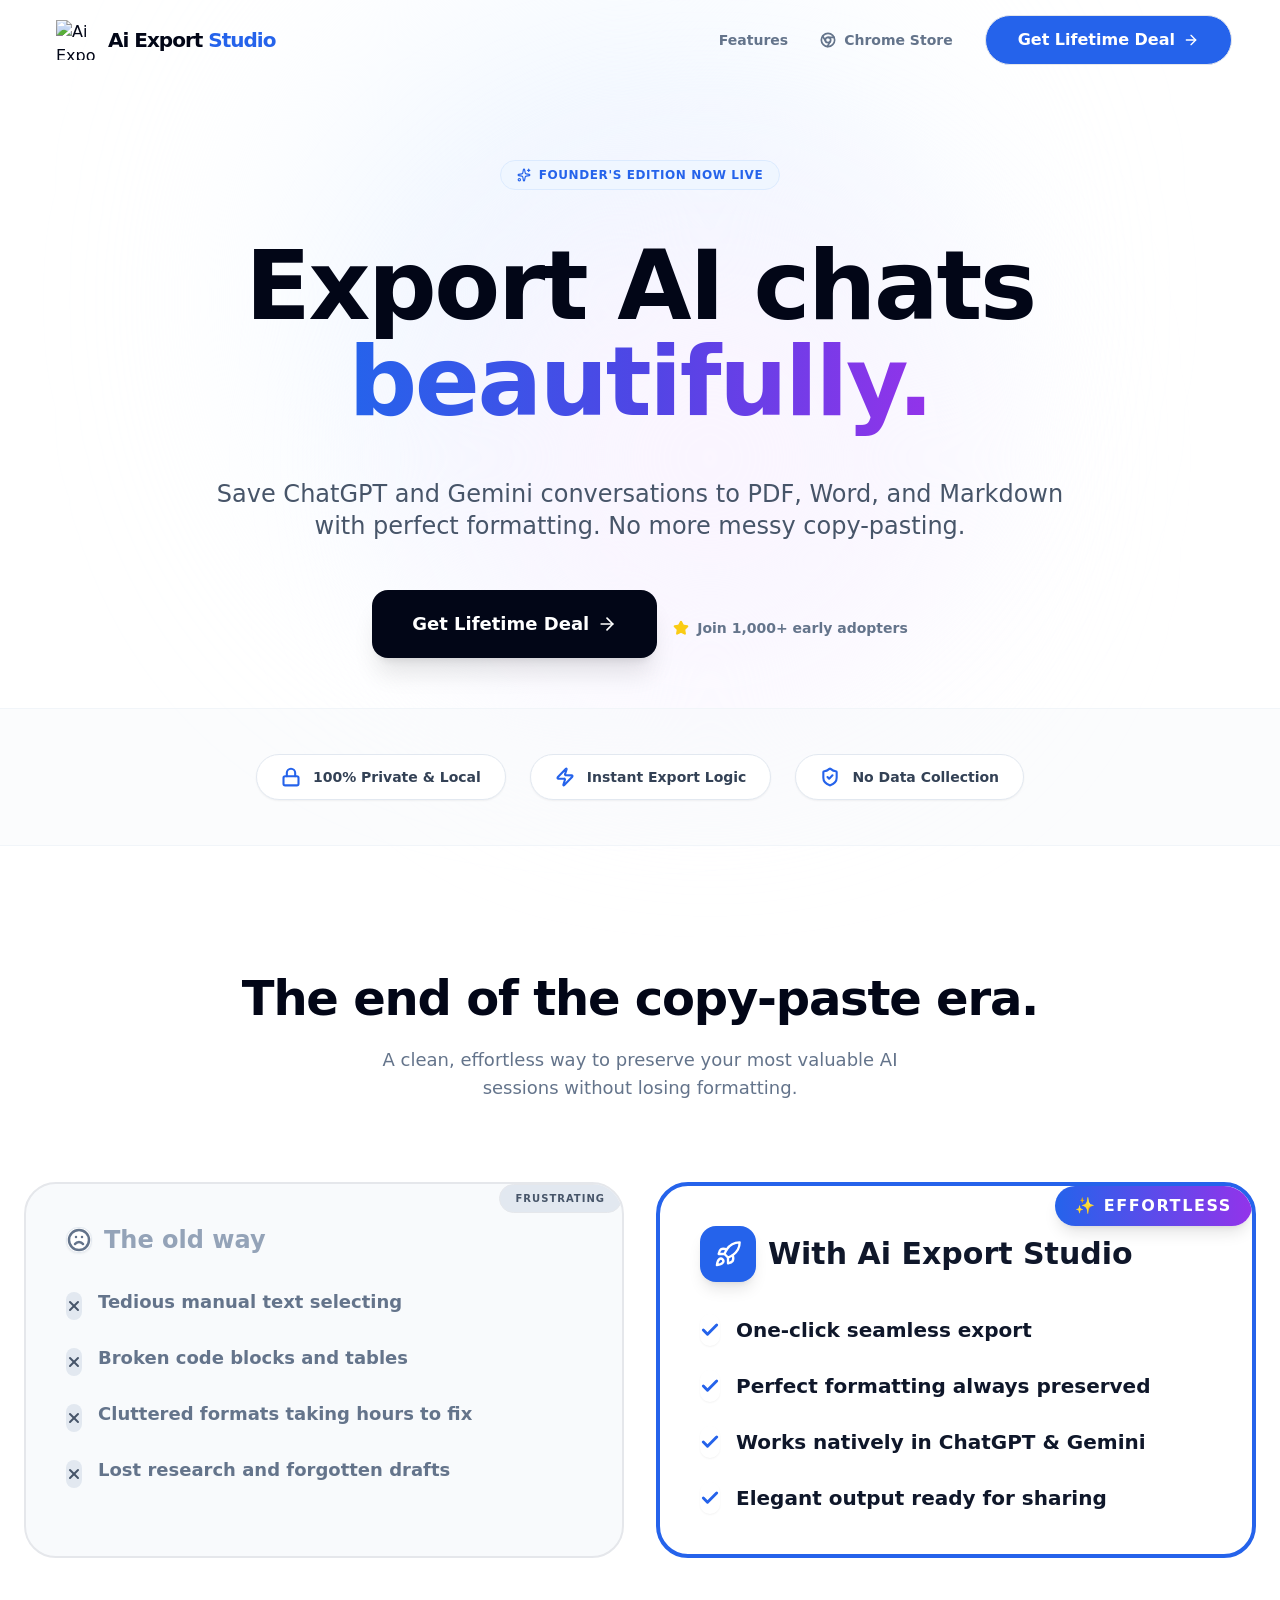
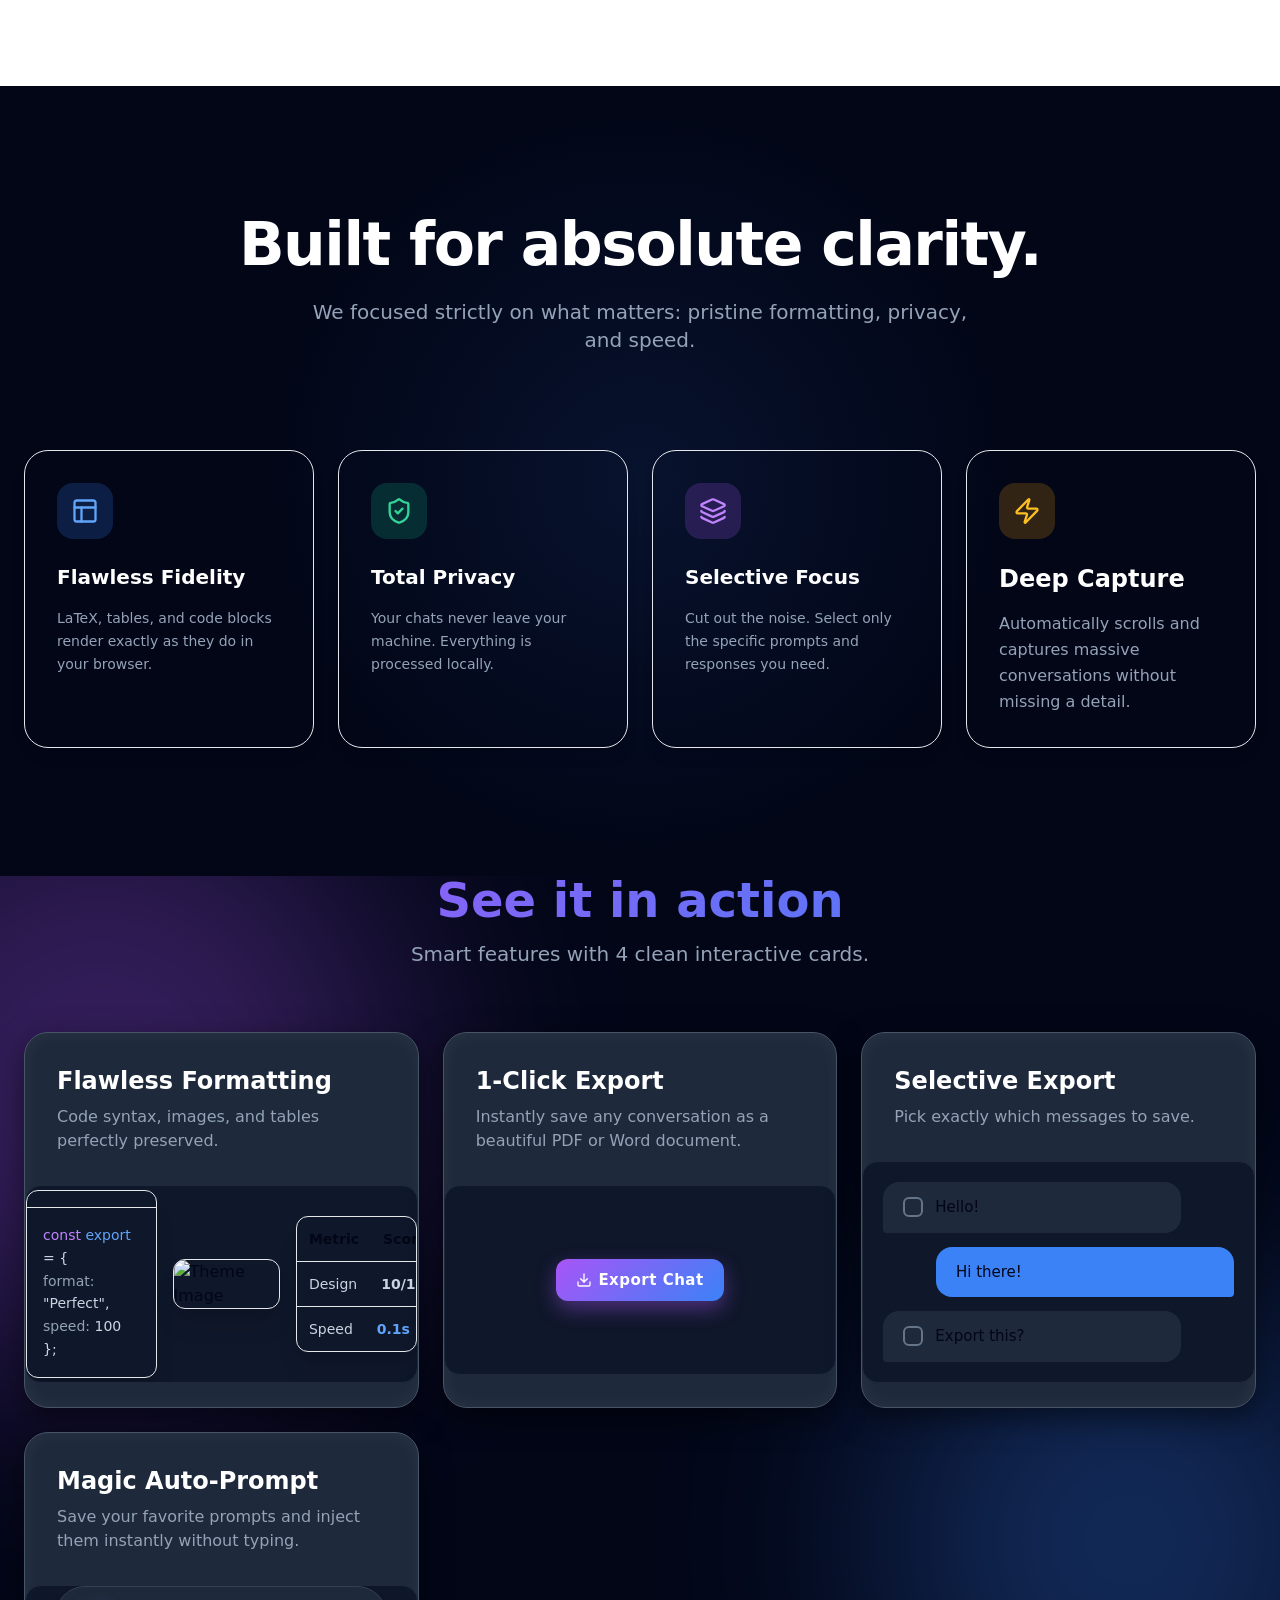
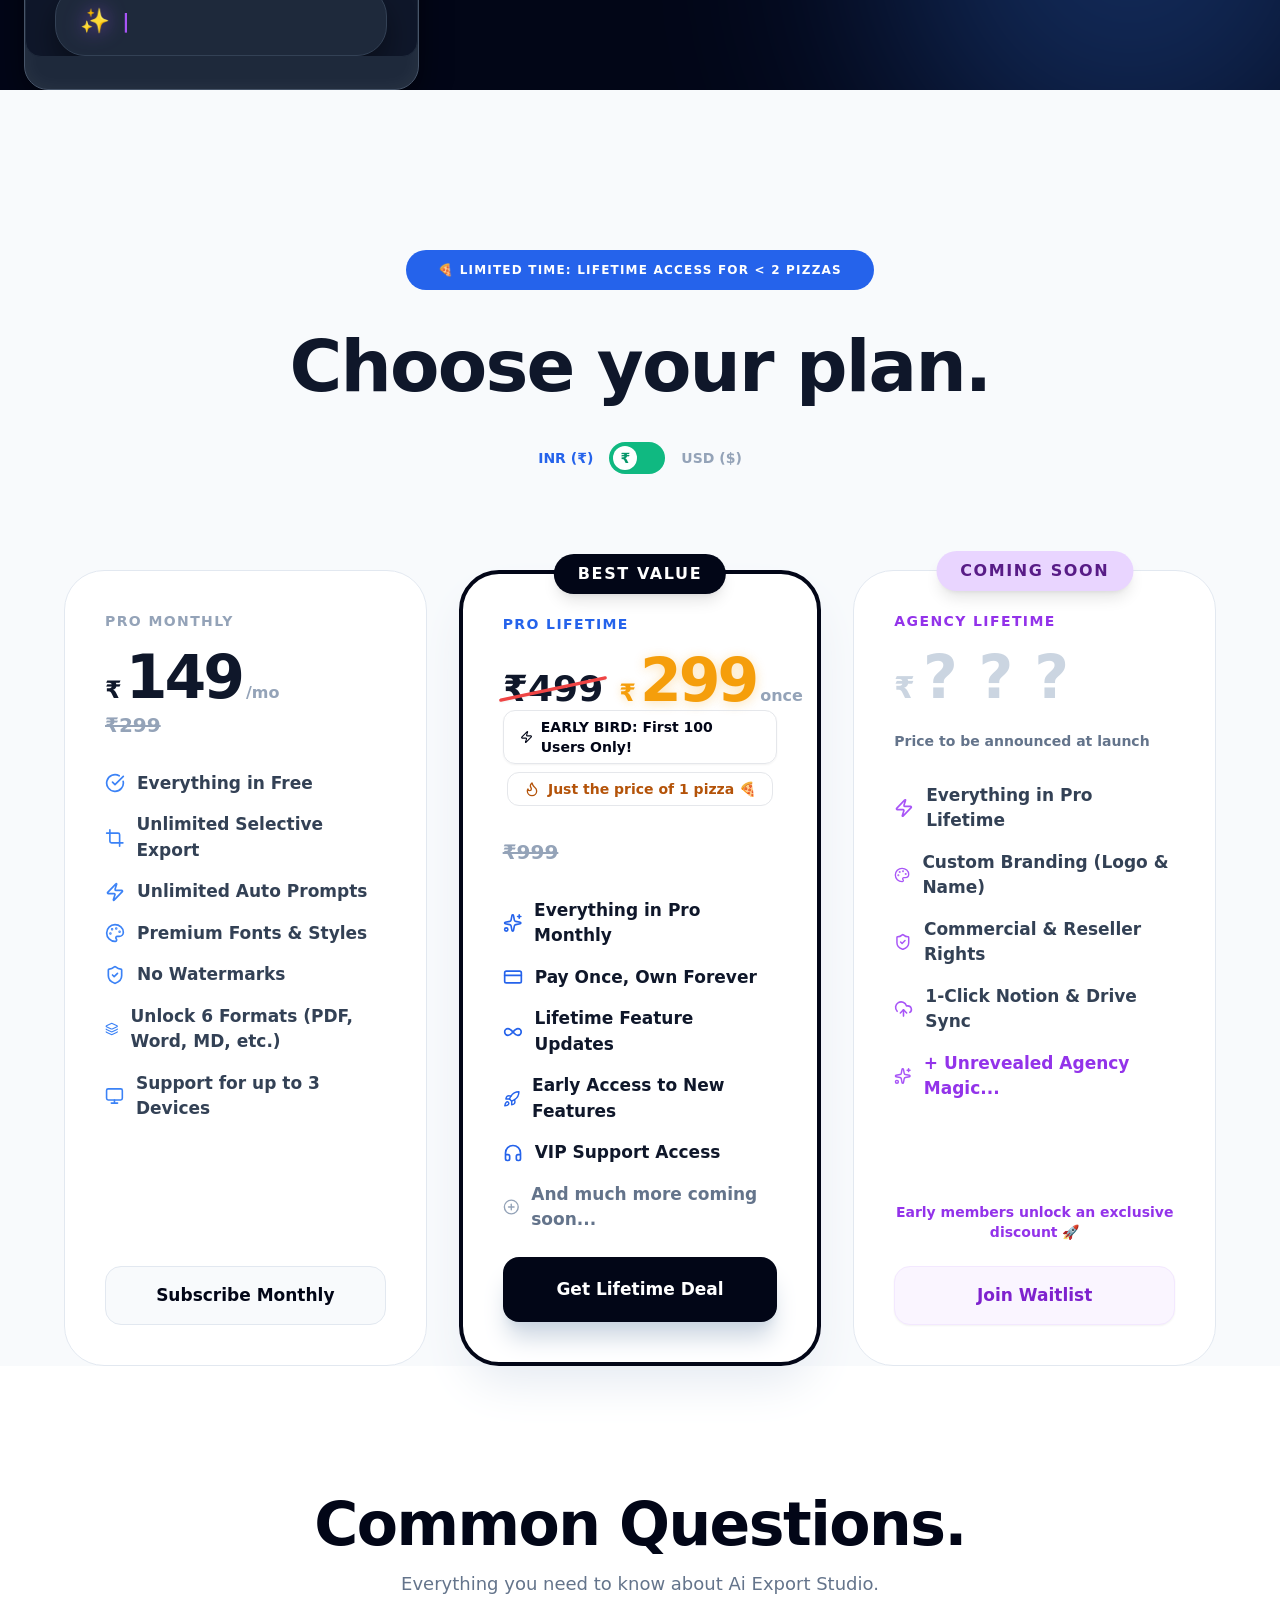
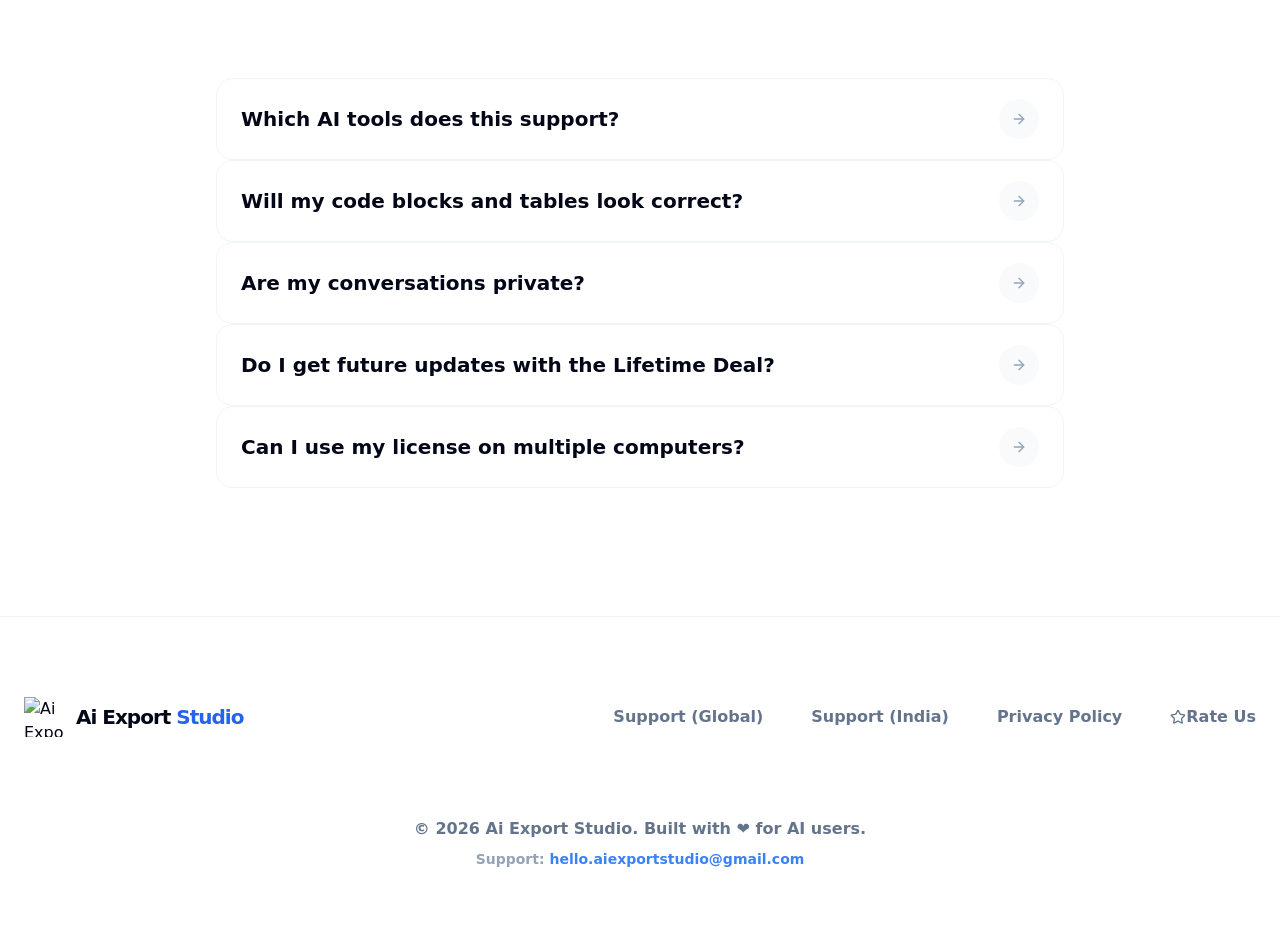
==== commit 39f7b6e7: "Add files via upload" ====
--- a/index.html
+++ b/index.html
@@ -8,17 +8,17 @@
     
     <!-- Open Graph / Facebook -->
     <meta property="og:type" content="website">
-    <meta property="og:url" content="https://yourusername.github.io/ai-export-studio/">
+    <meta property="og:url" content="https://aiexportstudio.vercel.app/">
     <meta property="og:title" content="Ai Export Studio — Export AI Chats Beautifully">
     <meta property="og:description" content="Save ChatGPT & Gemini conversations to PDF, Word, and Markdown with perfect formatting.">
-    <meta property="og:image" content="https://yourusername.github.io/ai-export-studio/icon128.png">
+    <meta property="og:image" content="https://aiexportstudio.vercel.app/icon128.png">
 
     <!-- Twitter -->
     <meta property="twitter:card" content="summary_large_image">
-    <meta property="twitter:url" content="https://yourusername.github.io/ai-export-studio/">
+    <meta property="twitter:url" content="https://aiexportstudio.vercel.app/">
     <meta property="twitter:title" content="Ai Export Studio — Export AI Chats Beautifully">
     <meta property="twitter:description" content="Save ChatGPT & Gemini conversations to PDF, Word, and Markdown with perfect formatting.">
-    <meta property="twitter:image" content="https://yourusername.github.io/ai-export-studio/icon128.png">
+    <meta property="twitter:image" content="https://aiexportstudio.vercel.app/icon128.png">
     <link rel="stylesheet" href="style.css">
     <link href="https://fonts.googleapis.com/css2?family=Outfit:wght@300;400;500;600;700;800;900&display=swap" rel="stylesheet">
     <script src="https://cdn.tailwindcss.com"></script>
@@ -178,7 +178,7 @@
     <!-- Navbar -->
     <nav id="navbar" class="fixed top-0 left-0 right-0 z-50 transition-all duration-500 px-6 md:px-12 h-20 flex items-center justify-between bg-transparent">
       <a href="#" class="flex items-center gap-3 group cursor-pointer hover:bg-slate-50 px-2 py-1 rounded-xl transition-all">
-        <img src="icon128.png" alt="Ai Export Logo" class="w-10 h-10 object-contain drop-shadow-md group-hover:scale-105 transition-transform" />
+        <img src="https://aiexportstudio.vercel.app/icon128.png" alt="Ai Export Logo" class="w-10 h-10 object-contain drop-shadow-md group-hover:scale-105 transition-transform" />
         <span class="text-xl font-black tracking-tighter text-slate-950">
           Ai Export <span class="text-blue-600">Studio</span>
         </span>
@@ -663,7 +663,7 @@
       <div class="max-w-7xl mx-auto">
         <div class="flex flex-col md:flex-row justify-between items-center gap-10 mb-20">
           <div class="flex items-center gap-3 group">
-            <img src="icon128.png" alt="Ai Export Logo" class="w-10 h-10 object-contain drop-shadow-md group-hover:scale-105 transition-transform" />
+            <img src="https://aiexportstudio.vercel.app/icon128.png" alt="Ai Export Logo" class="w-10 h-10 object-contain drop-shadow-md group-hover:scale-105 transition-transform" />
             <span class="text-xl font-black tracking-tighter text-slate-950">
               Ai Export <span class="text-blue-600">Studio</span>
             </span>
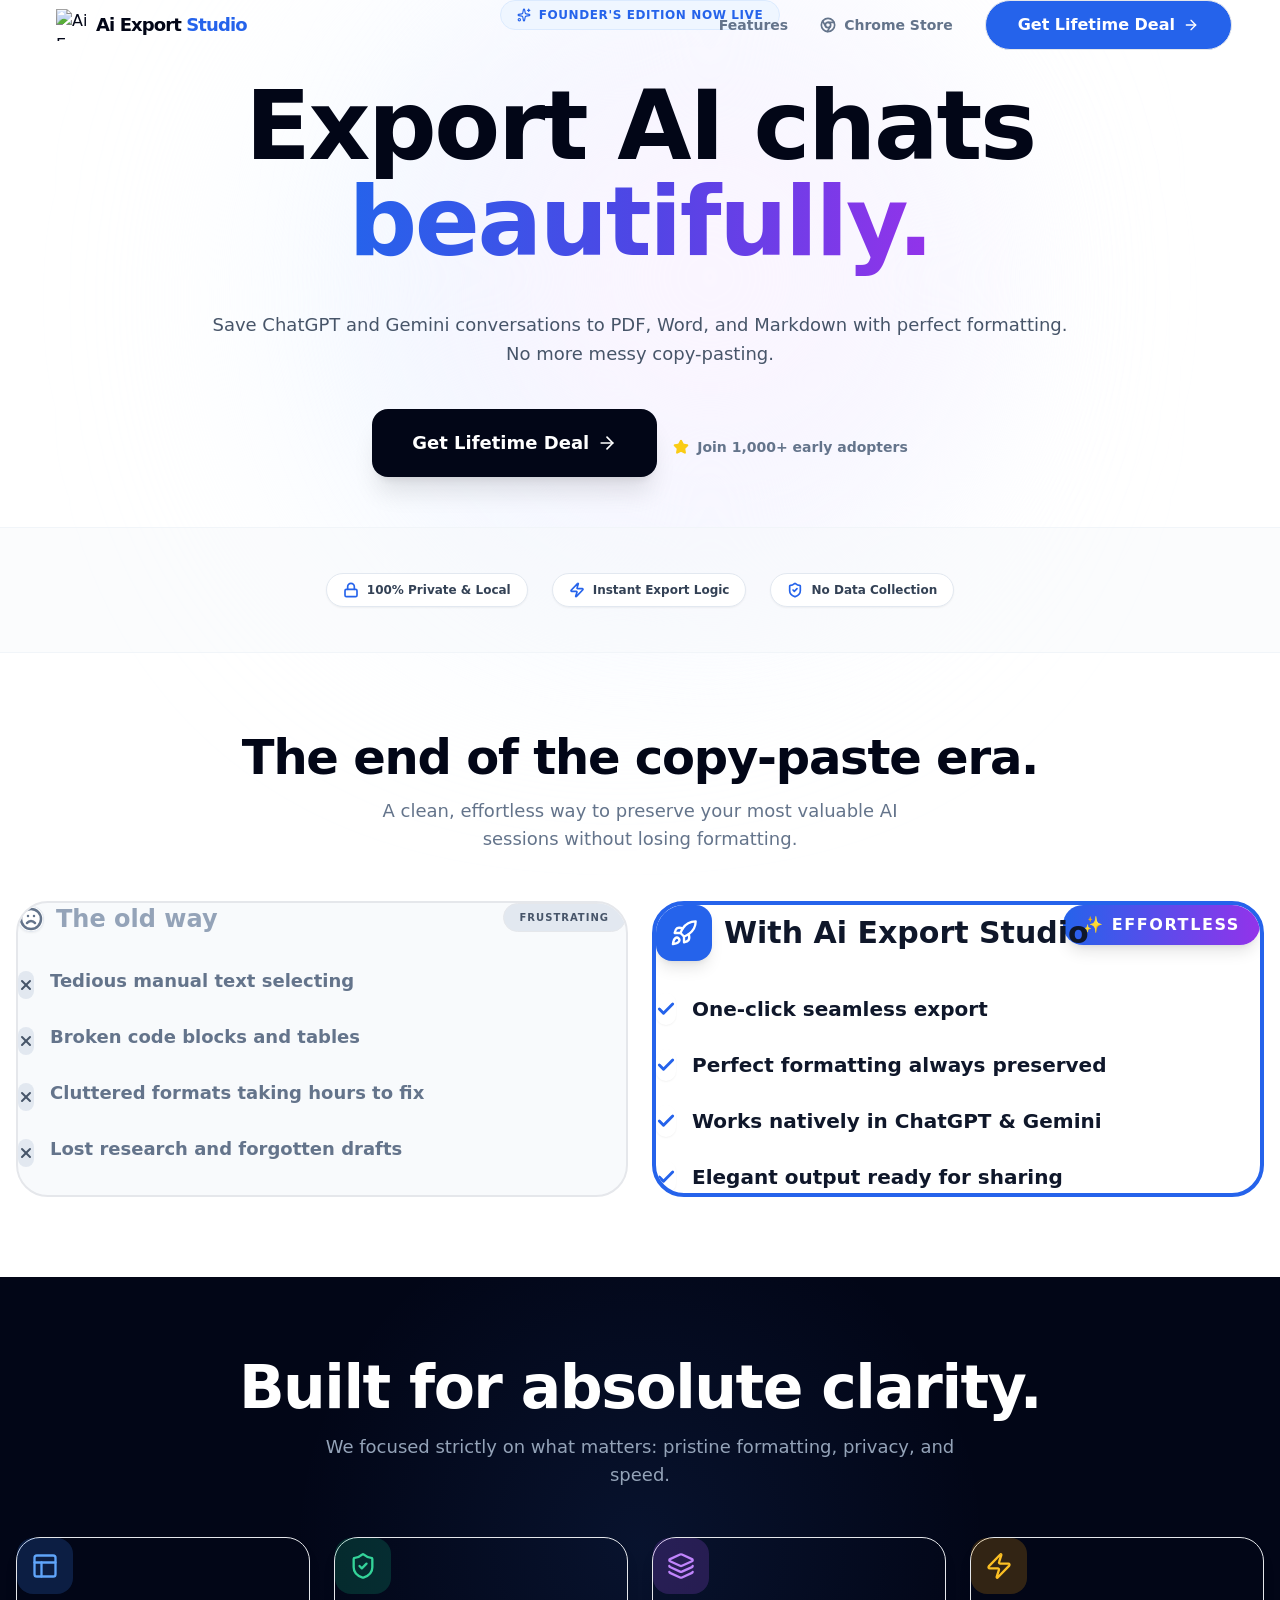
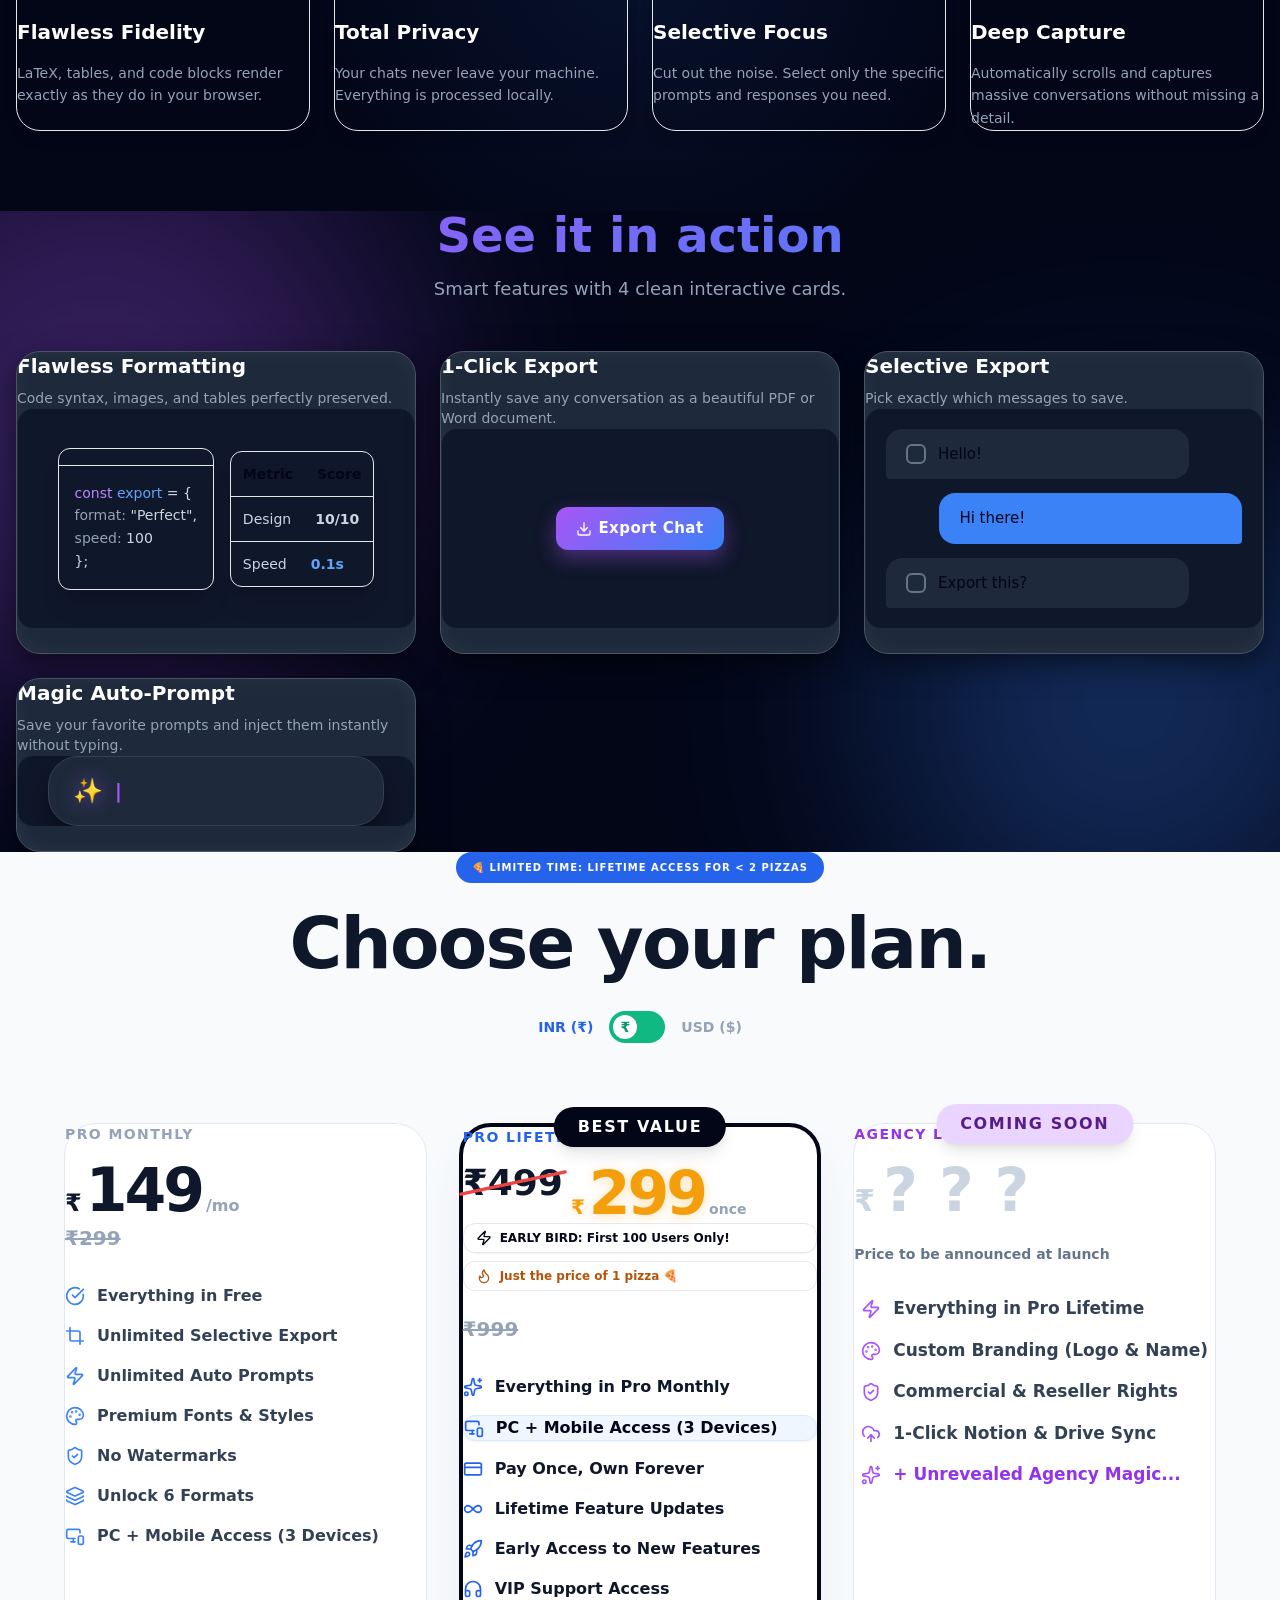
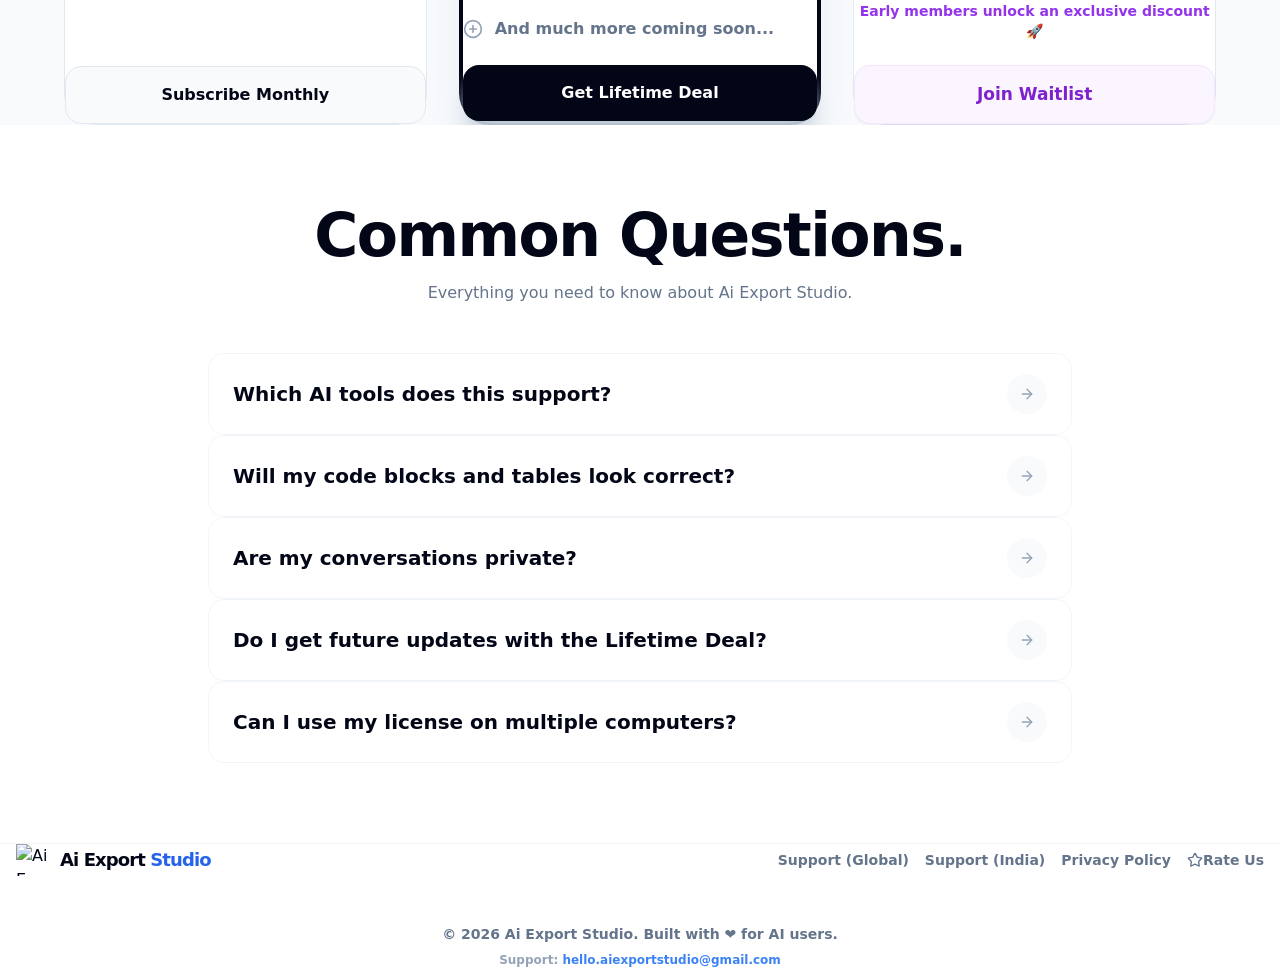
==== commit 18ea5b44: "Add files via upload" ====
--- a/index.html
+++ b/index.html
@@ -5,6 +5,7 @@
     <meta name="viewport" content="width=device-width, initial-scale=1.0" />
     <title>Ai Export Studio — Export AI Chats Beautifully</title>
     <meta name="description" content="The elegant way to save ChatGPT & Gemini conversations to PDF, Word, and Markdown. No copy-paste. No mess.">
+    <meta name="google-site-verification" content="zw5-tbR5Jy_vZQKPrTrVuJOKHaIaLUWBRqDgwN7ZWqY" />
     
     <!-- Open Graph / Facebook -->
     <meta property="og:type" content="website">
@@ -169,17 +170,20 @@
       .cursor-blink { color: #a855f7; font-weight: bold; font-size: 20px; animation: blink 1s infinite; }
 
       @keyframes wandWiggle { 0%, 100% { transform: rotate(0deg); } 25% { transform: rotate(-20deg); } 75% { transform: rotate(20deg); } }
-      @keyframes typeWidth { 0%, 15% { width: 0; } 50%, 85% { width: 220px; } 100% { width: 0; } }
+      @keyframes typeWidth { 0%, 15% { width: 0; } 50%, 85% { width: 180px; } 100% { width: 0; } }
+      @media (min-width: 768px) {
+        @keyframes typeWidth { 0%, 15% { width: 0; } 50%, 85% { width: 220px; } 100% { width: 0; } }
+      }
       @keyframes blink { 0%, 100% { opacity: 1; } 50% { opacity: 0; } }
     </style>
     <script src="lucide.min.js"></script>
   </head>
   <body class="min-h-screen bg-white text-slate-950 font-sans selection:bg-blue-100 selection:text-blue-700 overflow-x-hidden">
     <!-- Navbar -->
-    <nav id="navbar" class="fixed top-0 left-0 right-0 z-50 transition-all duration-500 px-6 md:px-12 h-20 flex items-center justify-between bg-transparent">
-      <a href="#" class="flex items-center gap-3 group cursor-pointer hover:bg-slate-50 px-2 py-1 rounded-xl transition-all">
-        <img src="https://aiexportstudio.vercel.app/icon128.png" alt="Ai Export Logo" class="w-10 h-10 object-contain drop-shadow-md group-hover:scale-105 transition-transform" />
-        <span class="text-xl font-black tracking-tighter text-slate-950">
+    <nav id="navbar" class="fixed top-0 left-0 right-0 z-50 transition-all duration-500 px-4 md:px-12 h-16 md:h-20 flex items-center justify-between bg-transparent">
+      <a href="#" class="flex items-center gap-2 md:gap-3 group cursor-pointer hover:bg-slate-50 px-2 py-1 rounded-xl transition-all">
+        <img src="https://aiexportstudio.vercel.app/icon128.png" alt="Ai Export Logo" class="w-8 h-8 md:w-10 md:h-10 object-contain drop-shadow-md group-hover:scale-105 transition-transform" />
+        <span class="text-lg md:text-xl font-black tracking-tighter text-slate-950">
           Ai Export <span class="text-blue-600">Studio</span>
         </span>
       </a>
@@ -207,7 +211,7 @@
     </nav>
 
     <!-- Hero Section -->
-    <section class="relative pt-40 px-6" style="padding-bottom: 50px;">
+    <section class="relative pt-24 md:pt-40 px-6" style="padding-bottom: 50px;">
       <div class="absolute top-0 left-1/4 w-[600px] h-[600px] bg-blue-50 rounded-full blur-[120px] -z-10 animate-blob-1"></div>
       <div class="absolute bottom-0 right-1/4 w-[500px] h-[500px] bg-purple-50 rounded-full blur-[100px] -z-10 animate-blob-2" style="animation-delay: 1s;"></div>
 
@@ -217,14 +221,14 @@
           Founder's Edition Now Live
         </div>
         
-        <h1 class="reveal-up delay-100 text-6xl md:text-8xl font-black tracking-tight leading-normal mb-8 py-4">
+        <h1 class="reveal-up delay-100 text-4xl sm:text-5xl md:text-8xl font-black tracking-tight leading-tight md:leading-normal mb-6 md:mb-8 py-4">
           Export AI chats <br />
           <span class="bg-gradient-to-r from-blue-600 via-indigo-600 to-purple-600 bg-clip-text text-transparent pb-4">
             beautifully.
           </span>
         </h1>
         
-        <p class="reveal-up delay-200 text-2xl md:text-3xl font-medium text-slate-600 max-w-4xl mx-auto mb-12 leading-snug">
+        <p class="reveal-up delay-200 text-lg md:text-3xl font-medium text-slate-600 max-w-4xl mx-auto mb-10 md:mb-12 leading-relaxed md:leading-snug px-2 md:px-0">
           Save ChatGPT and Gemini conversations to PDF, Word, and Markdown with perfect formatting. No more messy copy-pasting.
         </p>
         
@@ -247,27 +251,27 @@
     <!-- Trust Row -->
     <div class="border-y border-slate-100 bg-slate-50/50" style="padding-top: 45px; padding-bottom: 45px;">
       <div class="max-w-7xl mx-auto px-6 flex flex-wrap justify-center gap-6 md:gap-10">
-        <div class="reveal-up flex items-center gap-3 bg-white border border-slate-200 shadow-sm px-6 py-3 rounded-full text-slate-700 font-bold text-sm tracking-wide">
-          <i data-lucide="lock" stroke-width="2.5" class="w-5 h-5 text-blue-600"></i> 100% Private & Local
-        </div>
-        <div class="reveal-up delay-100 flex items-center gap-3 bg-white border border-slate-200 shadow-sm px-6 py-3 rounded-full text-slate-700 font-bold text-sm tracking-wide">
-          <i data-lucide="zap" stroke-width="2.5" class="w-5 h-5 text-blue-600"></i> Instant Export Logic
-        </div>
-        <div class="reveal-up delay-200 flex items-center gap-3 bg-white border border-slate-200 shadow-sm px-6 py-3 rounded-full text-slate-700 font-bold text-sm tracking-wide">
-          <i data-lucide="shield-check" stroke-width="2.5" class="w-5 h-5 text-blue-600"></i> No Data Collection
+        <div class="reveal-up flex items-center gap-2 md:gap-3 bg-white border border-slate-200 shadow-sm px-4 md:px-6 py-2 md:py-3 rounded-full text-slate-700 font-bold text-xs md:text-sm tracking-wide">
+          <i data-lucide="lock" stroke-width="2.5" class="w-4 h-4 md:w-5 md:h-5 text-blue-600"></i> 100% Private & Local
+        </div>
+        <div class="reveal-up delay-100 flex items-center gap-2 md:gap-3 bg-white border border-slate-200 shadow-sm px-4 md:px-6 py-2 md:py-3 rounded-full text-slate-700 font-bold text-xs md:text-sm tracking-wide">
+          <i data-lucide="zap" stroke-width="2.5" class="w-4 h-4 md:w-5 md:h-5 text-blue-600"></i> Instant Export Logic
+        </div>
+        <div class="reveal-up delay-200 flex items-center gap-2 md:gap-3 bg-white border border-slate-200 shadow-sm px-4 md:px-6 py-2 md:py-3 rounded-full text-slate-700 font-bold text-xs md:text-sm tracking-wide">
+          <i data-lucide="shield-check" stroke-width="2.5" class="w-4 h-4 md:w-5 md:h-5 text-blue-600"></i> No Data Collection
         </div>
       </div>
     </div>
 
     <!-- Comparison Section -->
-    <section class="py-32 px-6 max-w-7xl mx-auto" id="features">
-      <div class="reveal-up text-center mb-20">
-        <h2 class="text-4xl md:text-5xl font-black tracking-tight mb-6">The end of the copy-paste era.</h2>
+    <section class="py-20 md:py-32 px-4 md:px-6 max-w-7xl mx-auto" id="features">
+      <div class="reveal-up text-center mb-12 md:mb-20">
+        <h2 class="text-3xl md:text-5xl font-black tracking-tight mb-4 md:mb-6">The end of the copy-paste era.</h2>
         <p class="text-lg text-slate-500 max-w-xl mx-auto">A clean, effortless way to preserve your most valuable AI sessions without losing formatting.</p>
       </div>
 
-      <div class="grid md:grid-cols-2 gap-8">
-        <div class="reveal-scale p-10 rounded-[32px] bg-slate-50 border-2 border-dashed border-slate-300 relative overflow-hidden flex flex-col opacity-90 hover:opacity-100 transition-opacity">
+      <div class="grid md:grid-cols-2 gap-6 md:gap-8">
+        <div class="reveal-scale p-6 md:p-10 rounded-[32px] bg-slate-50 border-2 border-dashed border-slate-300 relative overflow-hidden flex flex-col opacity-90 hover:opacity-100 transition-opacity">
           <!-- Subtle diagonal stripes in background -->
           <div class="absolute inset-0 opacity-30" style="background-image: repeating-linear-gradient(45deg, transparent, transparent 10px, #e2e8f0 10px, #e2e8f0 20px);"></div>
           
@@ -286,7 +290,7 @@
           </ul>
         </div>
         
-        <div class="reveal-scale delay-100 p-10 rounded-[32px] bg-white border-4 border-blue-600 shadow-[0_30px_70px_-15px_rgba(59,130,246,0.3)] relative overflow-hidden transform md:scale-105 md:-translate-x-4 md:-translate-y-2 z-20 hover:scale-110 transition-transform duration-500">
+        <div class="reveal-scale delay-100 p-6 md:p-10 rounded-[32px] bg-white border-4 border-blue-600 shadow-[0_30px_70px_-15px_rgba(59,130,246,0.3)] relative overflow-hidden transform md:scale-105 md:-translate-x-4 md:-translate-y-2 z-20 hover:scale-110 transition-transform duration-500">
           <div class="absolute -top-32 -right-32 w-80 h-80 bg-gradient-to-br from-blue-400 to-purple-400 rounded-full blur-[120px] opacity-10 pointer-events-none"></div>
           
           <div class="absolute top-0 right-0 p-5">
@@ -307,60 +311,60 @@
     </section>
 
     <!-- Features Grid -->
-    <section class="py-32 px-6 bg-slate-950 text-white overflow-hidden relative">
+    <section class="py-20 md:py-32 px-4 md:px-6 bg-slate-950 text-white overflow-hidden relative">
       <div class="absolute top-0 left-0 w-full h-full bg-[radial-gradient(circle_at_50%_50%,rgba(59,130,246,0.1),transparent_50%)]"></div>
       
       <div class="max-w-7xl mx-auto relative z-10">
-        <div class="reveal-up text-center mb-24">
-          <h2 class="text-4xl md:text-6xl font-black tracking-tight mb-6">Built for absolute clarity.</h2>
-          <p class="text-xl text-slate-400 max-w-2xl mx-auto">We focused strictly on what matters: pristine formatting, privacy, and speed.</p>
+        <div class="reveal-up text-center mb-12 md:mb-24">
+          <h2 class="text-3xl md:text-6xl font-black tracking-tight mb-4 md:mb-6">Built for absolute clarity.</h2>
+          <p class="text-lg md:text-xl text-slate-400 max-w-2xl mx-auto">We focused strictly on what matters: pristine formatting, privacy, and speed.</p>
         </div>
 
         <div class="grid md:grid-cols-2 lg:grid-cols-4 gap-6">
-          <div class="reveal-up p-8 rounded-3xl bg-slate-800/80 border border-slate-600 shadow-lg hover:bg-slate-700 hover:border-slate-500 transition-all hover:-translate-y-2 hover:shadow-xl">
+          <div class="reveal-up p-6 md:p-8 rounded-3xl bg-slate-800/80 border border-slate-600 shadow-lg hover:bg-slate-700 hover:border-slate-500 transition-all hover:-translate-y-2 hover:shadow-xl">
             <div class="w-14 h-14 rounded-2xl flex items-center justify-center mb-6 bg-blue-500/20 text-blue-400"><i data-lucide="layout" class="w-7 h-7"></i></div>
             <h3 class="text-xl font-bold mb-4">Flawless Fidelity</h3>
             <p class="text-slate-400 leading-relaxed text-sm">LaTeX, tables, and code blocks render exactly as they do in your browser.</p>
           </div>
-          <div class="reveal-up delay-100 p-8 rounded-3xl bg-slate-800/80 border border-slate-600 shadow-lg hover:bg-slate-700 hover:border-slate-500 transition-all hover:-translate-y-2 hover:shadow-xl">
+          <div class="reveal-up delay-100 p-6 md:p-8 rounded-3xl bg-slate-800/80 border border-slate-600 shadow-lg hover:bg-slate-700 hover:border-slate-500 transition-all hover:-translate-y-2 hover:shadow-xl">
             <div class="w-14 h-14 rounded-2xl flex items-center justify-center mb-6 bg-emerald-500/20 text-emerald-400"><i data-lucide="shield-check" class="w-7 h-7"></i></div>
             <h3 class="text-xl font-bold mb-4">Total Privacy</h3>
             <p class="text-slate-400 leading-relaxed text-sm">Your chats never leave your machine. Everything is processed locally.</p>
           </div>
-          <div class="reveal-up delay-200 p-8 rounded-3xl bg-slate-800/80 border border-slate-600 shadow-lg hover:bg-slate-700 hover:border-slate-500 transition-all hover:-translate-y-2 hover:shadow-xl">
+          <div class="reveal-up delay-200 p-6 md:p-8 rounded-3xl bg-slate-800/80 border border-slate-600 shadow-lg hover:bg-slate-700 hover:border-slate-500 transition-all hover:-translate-y-2 hover:shadow-xl">
             <div class="w-14 h-14 rounded-2xl flex items-center justify-center mb-6 bg-purple-500/20 text-purple-400"><i data-lucide="layers" class="w-7 h-7"></i></div>
             <h3 class="text-xl font-bold mb-4">Selective Focus</h3>
             <p class="text-slate-400 leading-relaxed text-sm">Cut out the noise. Select only the specific prompts and responses you need.</p>
           </div>
-          <div class="reveal-up delay-300 p-8 rounded-3xl bg-slate-800/80 border border-slate-600 shadow-lg hover:bg-slate-700 hover:border-slate-500 transition-all hover:-translate-y-2 hover:shadow-xl">
+          <div class="reveal-up delay-300 p-6 md:p-8 rounded-3xl bg-slate-800/80 border border-slate-600 shadow-lg hover:bg-slate-700 hover:border-slate-500 transition-all hover:-translate-y-2 hover:shadow-xl">
             <div class="w-14 h-14 rounded-2xl flex items-center justify-center mb-6 bg-amber-500/20 text-amber-400"><i data-lucide="zap" class="w-7 h-7"></i></div>
-            <h3 class="text-2xl font-black mb-4">Deep Capture</h3>
-            <p class="text-slate-400 leading-relaxed text-base">Automatically scrolls and captures massive conversations without missing a detail.</p>
+            <h3 class="text-xl md:text-2xl font-black mb-4">Deep Capture</h3>
+            <p class="text-slate-400 leading-relaxed text-sm md:text-base">Automatically scrolls and captures massive conversations without missing a detail.</p>
           </div>
         </div>
       </div>
     </section>
 
     <!-- Bento Grid: See it in Action -->
-    <section class="bento-section py-24 md:py-32 px-6">
+    <section class="bento-section py-16 md:py-32 px-4 md:px-6 overflow-hidden">
       <div class="bento-bg-glow bento-bg-glow-1"></div>
       <div class="bento-bg-glow bento-bg-glow-2"></div>
 
       <div class="max-w-7xl mx-auto relative z-10">
-        <div class="reveal-up text-center mb-16 relative">
-          <h2 class="text-4xl md:text-5xl font-black mb-4 text-white" style="background: linear-gradient(135deg, #a855f7, #3b82f6); -webkit-background-clip: text; -webkit-text-fill-color: transparent;">See it in action</h2>
-          <p class="text-xl text-slate-400">Smart features with 4 clean interactive cards.</p>
-        </div>
-
-        <div class="grid grid-cols-1 md:grid-cols-3 gap-6 auto-rows-[360px]">
+        <div class="reveal-up text-center mb-12 md:mb-16 relative">
+          <h2 class="text-3xl md:text-5xl font-black mb-4 text-white" style="background: linear-gradient(135deg, #a855f7, #3b82f6); -webkit-background-clip: text; -webkit-text-fill-color: transparent;">See it in action</h2>
+          <p class="text-lg md:text-xl text-slate-400">Smart features with 4 clean interactive cards.</p>
+        </div>
+
+        <div class="grid grid-cols-1 md:grid-cols-3 gap-6 md:auto-rows-[360px]">
 
           <!-- 1. Flawless Formatting -->
           <div class="md:col-span-2 bento-card group">
-            <div class="p-8 pb-0 z-10">
-              <h3 class="text-2xl font-bold text-white mb-2">Flawless Formatting</h3>
-              <p class="text-slate-400">Code syntax, images, and tables perfectly preserved.</p>
-            </div>
-            <div class="flex-1 mt-6 mx-6 mb-6 anim-container flex-row gap-4 p-5 items-stretch bg-slate-900/50">
+            <div class="p-6 md:p-8 pb-0 z-10">
+              <h3 class="text-xl md:text-2xl font-bold text-white mb-2">Flawless Formatting</h3>
+              <p class="text-slate-400 text-sm md:text-base">Code syntax, images, and tables perfectly preserved.</p>
+            </div>
+            <div class="flex-1 mt-6 mx-4 md:mx-6 mb-6 anim-container flex-col sm:flex-row gap-4 p-4 md:p-5 items-stretch bg-slate-900/50 overflow-x-hidden">
               <!-- Code Block -->
               <div class="flex-1 bg-[#0f172a] rounded-xl border border-slate-700 overflow-hidden shadow-xl flex flex-col float-item">
                 <div class="bg-slate-800 px-3 py-2 flex gap-1.5 border-b border-slate-700">
@@ -375,8 +379,8 @@
                   <div>};</div>
                 </div>
               </div>
-              <!-- Image -->
-              <div class="flex-1 rounded-xl border border-slate-700 overflow-hidden shadow-xl relative group/img float-item">
+              <!-- Image (Hidden on small mobile to save space) -->
+              <div class="hidden sm:flex flex-1 rounded-xl border border-slate-700 overflow-hidden shadow-xl relative group/img float-item">
                 <img src="https://images.unsplash.com/photo-1618005182384-a83a8bd57fbe?auto=format&fit=crop&w=400&h=300&q=80" class="w-full h-full object-cover opacity-80 group-hover/img:opacity-100 transition duration-500" alt="Theme Image">
                 <div class="absolute inset-0 bg-gradient-to-t from-slate-900 via-transparent to-transparent flex items-end p-3">
                   <span class="text-sm font-semibold text-white flex items-center gap-2"><i data-lucide="image" class="w-4 h-4 text-brand-400"></i> chart.png</span>
@@ -402,11 +406,11 @@
 
           <!-- 2. 1-Click Export -->
           <div class="bento-card group">
-            <div class="p-8 pb-0 z-10">
-              <h3 class="text-2xl font-bold text-white mb-2">1-Click Export</h3>
-              <p class="text-slate-400">Instantly save any conversation as a beautiful PDF or Word document.</p>
-            </div>
-            <div class="flex-1 mt-6 mx-8 mb-8 anim-container">
+            <div class="p-6 md:p-8 pb-0 z-10">
+              <h3 class="text-xl md:text-2xl font-bold text-white mb-2">1-Click Export</h3>
+              <p class="text-slate-400 text-sm md:text-base">Instantly save any conversation as a beautiful PDF or Word document.</p>
+            </div>
+            <div class="flex-1 mt-6 mx-6 md:mx-8 mb-6 md:mb-8 min-h-[180px] anim-container">
               <div class="export-doc pdf">PDF</div>
               <div class="export-doc word">DOCX</div>
               <div class="export-btn">
@@ -417,11 +421,11 @@
 
           <!-- 3. Selective Export -->
           <div class="bento-card group">
-            <div class="p-8 pb-0 z-10">
-              <h3 class="text-2xl font-bold text-white mb-2">Selective Export</h3>
-              <p class="text-slate-400">Pick exactly which messages to save.</p>
-            </div>
-            <div class="flex-1 mt-6 mx-6 mb-6 anim-container select-anim">
+            <div class="p-6 md:p-8 pb-0 z-10">
+              <h3 class="text-xl md:text-2xl font-bold text-white mb-2">Selective Export</h3>
+              <p class="text-slate-400 text-sm md:text-base">Pick exactly which messages to save.</p>
+            </div>
+            <div class="flex-1 mt-6 mx-4 md:mx-6 mb-6 min-h-[220px] anim-container select-anim">
               <div class="chat-bubble left"><div class="checkbox"></div>Hello!</div>
               <div class="chat-bubble right">Hi there!</div>
               <div class="chat-bubble left"><div class="checkbox"></div>Export this?</div>
@@ -430,11 +434,11 @@
 
           <!-- 4. Magic Auto-Prompt -->
           <div class="md:col-span-2 bento-card group">
-            <div class="p-8 pb-0 z-10">
-              <h3 class="text-2xl font-bold text-white mb-2">Magic Auto-Prompt</h3>
-              <p class="text-slate-400">Save your favorite prompts and inject them instantly without typing.</p>
-            </div>
-            <div class="flex-1 mt-6 mx-8 mb-8 anim-container">
+            <div class="p-6 md:p-8 pb-0 z-10">
+              <h3 class="text-xl md:text-2xl font-bold text-white mb-2">Magic Auto-Prompt</h3>
+              <p class="text-slate-400 text-sm md:text-base">Save your favorite prompts and inject them instantly without typing.</p>
+            </div>
+            <div class="flex-1 mt-6 mx-4 md:mx-8 mb-6 md:mb-8 min-h-[140px] anim-container">
               <div class="prompt-box">
                 <span class="magic-wand">✨</span>
                 <div style="display: flex; align-items: center;">
@@ -449,13 +453,13 @@
     </section>
 
     <!-- Pricing Section -->
-    <section id="pricing" class="pt-40 pb-40 px-6 bg-slate-50">
+    <section id="pricing" class="pt-20 md:pt-40 pb-20 md:pb-40 px-4 md:px-6 bg-slate-50 overflow-hidden">
       <div class="max-w-7xl mx-auto">
-        <div class="reveal-up text-center mb-16">
-          <div class="inline-block bg-blue-600 text-white px-8 py-3 rounded-full text-xs md:text-sm font-black uppercase tracking-widest mb-10 shadow-[0_10px_40px_-10px_rgba(37,99,235,0.5)]">
-            🍕 LIMITED TIME: LIFETIME ACCESS FOR < 2 PIZZAS
-          </div>
-          <h2 class="text-5xl md:text-7xl font-black tracking-tight mb-10 text-slate-900">
+        <div class="reveal-up text-center mb-12 md:mb-16">
+          <div class="inline-block bg-blue-600 text-white px-4 md:px-8 py-2 md:py-3 rounded-full text-[10px] sm:text-xs md:text-sm font-black uppercase tracking-widest mb-6 md:mb-10 shadow-[0_10px_40px_-10px_rgba(37,99,235,0.5)] max-w-full">
+            <span class="whitespace-normal sm:whitespace-nowrap">🍕 LIMITED TIME: LIFETIME ACCESS FOR < 2 PIZZAS</span>
+          </div>
+          <h2 class="text-4xl md:text-7xl font-black tracking-tight mb-8 md:mb-10 text-slate-900">
             Choose your plan.
           </h2>
           
@@ -473,30 +477,30 @@
 
         <div class="grid md:grid-cols-3 gap-8 max-w-6xl mx-auto overflow-visible pt-8">
           <!-- Pro Monthly -->
-          <div class="reveal-up p-10 rounded-[40px] bg-white border border-slate-200 flex flex-col hover:shadow-xl hover:shadow-slate-200/50 transition-shadow">
+          <div class="reveal-up p-6 md:p-10 rounded-[32px] md:rounded-[40px] bg-white border border-slate-200 flex flex-col hover:shadow-xl hover:shadow-slate-200/50 transition-shadow">
             <div class="mb-8">
               <h3 class="text-sm font-black uppercase tracking-widest text-slate-400 mb-4">Pro Monthly</h3>
               <div class="flex items-baseline gap-1">
                 <span class="text-2xl font-bold text-slate-900 price-sym">₹</span>
-                <span class="text-6xl font-black text-slate-900 tracking-tighter price-val-mon">149</span>
+                <span class="text-5xl md:text-6xl font-black text-slate-900 tracking-tighter price-val-mon">149</span>
                 <span class="text-slate-400 font-bold">/mo</span>
               </div>
               <div class="text-xl text-slate-400 line-through font-bold mt-1 price-orig-mon">₹299</div>
             </div>
             <ul class="space-y-4 mb-10 flex-grow">
-              <li class="flex items-center gap-3 text-[17px] font-bold text-slate-700"><i data-lucide="check-circle" class="w-5 h-5 text-blue-500"></i> Everything in Free</li>
-              <li class="flex items-center gap-3 text-[17px] font-bold text-slate-700"><i data-lucide="crop" class="w-5 h-5 text-blue-500"></i> Unlimited Selective Export</li>
-              <li class="flex items-center gap-3 text-[17px] font-bold text-slate-700"><i data-lucide="zap" class="w-5 h-5 text-blue-500"></i> Unlimited Auto Prompts</li>
-              <li class="flex items-center gap-3 text-[17px] font-bold text-slate-700"><i data-lucide="palette" class="w-5 h-5 text-blue-500"></i> Premium Fonts & Styles</li>
-              <li class="flex items-center gap-3 text-[17px] font-bold text-slate-700"><i data-lucide="shield-check" class="w-5 h-5 text-blue-500"></i> No Watermarks</li>
-              <li class="flex items-center gap-3 text-[17px] font-bold text-slate-700"><i data-lucide="layers" class="w-5 h-5 text-blue-500"></i> Unlock 6 Formats (PDF, Word, MD, etc.)</li>
-              <li class="flex items-center gap-3 text-[17px] font-bold text-slate-700"><i data-lucide="monitor" class="w-5 h-5 text-blue-500"></i> Support for up to 3 Devices</li>
+              <li class="flex items-center gap-3 text-base md:text-[17px] font-bold text-slate-700"><i data-lucide="check-circle" class="w-5 h-5 text-blue-500 flex-shrink-0"></i> Everything in Free</li>
+              <li class="flex items-center gap-3 text-base md:text-[17px] font-bold text-slate-700"><i data-lucide="crop" class="w-5 h-5 text-blue-500 flex-shrink-0"></i> Unlimited Selective Export</li>
+              <li class="flex items-center gap-3 text-base md:text-[17px] font-bold text-slate-700"><i data-lucide="zap" class="w-5 h-5 text-blue-500 flex-shrink-0"></i> Unlimited Auto Prompts</li>
+              <li class="flex items-center gap-3 text-base md:text-[17px] font-bold text-slate-700"><i data-lucide="palette" class="w-5 h-5 text-blue-500 flex-shrink-0"></i> Premium Fonts & Styles</li>
+              <li class="flex items-center gap-3 text-base md:text-[17px] font-bold text-slate-700"><i data-lucide="shield-check" class="w-5 h-5 text-blue-500 flex-shrink-0"></i> No Watermarks</li>
+              <li class="flex items-center gap-3 text-base md:text-[17px] font-bold text-slate-700"><i data-lucide="layers" class="w-5 h-5 text-blue-500 flex-shrink-0"></i> Unlock 6 Formats</li>
+              <li class="flex items-center gap-3 text-base md:text-[17px] font-bold text-slate-700"><i data-lucide="monitor-smartphone" class="w-5 h-5 text-blue-500 flex-shrink-0"></i> PC + Mobile Access (3 Devices)</li>
             </ul>
-            <a id="link-mon" href="https://rzp.io/rzp/aiexportstudio-monthly" target="_blank" rel="noopener noreferrer" class="w-full py-4 rounded-2xl bg-slate-50 text-slate-950 font-bold text-[17px] text-center hover:bg-slate-100 transition-colors border border-slate-200">Subscribe Monthly</a>
+            <a id="link-mon" href="https://rzp.io/rzp/aiexportstudio-monthly" target="_blank" rel="noopener noreferrer" class="w-full py-4 rounded-2xl bg-slate-50 text-slate-950 font-bold text-base md:text-[17px] text-center hover:bg-slate-100 transition-colors border border-slate-200">Subscribe Monthly</a>
           </div>
 
           <!-- Pro Lifetime -->
-          <div class="reveal-up delay-100 p-10 rounded-[40px] bg-white border-4 border-slate-950 flex flex-col relative shadow-2xl shadow-slate-200 md:scale-105 z-10 transition-transform hover:shadow-slate-300/50">
+          <div class="reveal-up delay-100 p-6 md:p-10 rounded-[32px] md:rounded-[40px] bg-white border-4 border-slate-950 flex flex-col relative shadow-2xl shadow-slate-200 md:scale-105 z-10 transition-transform hover:shadow-slate-300/50">
             <!-- Best Value Tag: sits centered on the card top border -->
             <div class="absolute -top-5 left-1/2 -translate-x-1/2 bg-slate-950 text-white px-6 py-2 rounded-full text-[11px] font-black uppercase tracking-widest z-50 shadow-lg whitespace-nowrap">
               Best Value
@@ -504,43 +508,44 @@
             
             <div class="mb-8">
               <h3 class="text-sm font-black uppercase tracking-widest text-blue-600 mb-4">Pro Lifetime</h3>
-              <div class="flex items-baseline gap-4">
-                <div class="relative inline-block text-4xl font-black text-slate-900">
+              <div class="flex flex-col sm:flex-row items-start sm:items-baseline gap-2 sm:gap-4">
+                <div class="relative inline-block text-3xl md:text-4xl font-black text-slate-900">
                   <span class="price-sym">₹</span><span class="price-val-life-old">499</span>
                   <span class="absolute left-0 w-full shadow-sm" style="top: 50%; height: 3px; background-color: #ef4444; transform: translateY(-50%) rotate(-12deg) scale(1.1); border-radius: 9999px;"></span>
                 </div>
                 <div class="flex items-baseline gap-1">
-                  <span class="text-2xl font-bold price-sym" style="color: #f59e0b; text-shadow: 0 2px 8px rgba(245, 158, 11, 0.3);">₹</span>
-                  <span class="text-6xl font-black tracking-tighter price-val-life" style="color: #f59e0b; text-shadow: 0 2px 12px rgba(245, 158, 11, 0.3);">299</span>
-                  <span class="text-slate-400 font-bold">once</span>
-                </div>
-              </div>
-              <div class="mt-8 flex flex-col items-center gap-2 mb-8 relative z-10">
-                <div class="bg-red-500/10 border border-red-500/20 text-red-700 px-4 py-1.5 rounded-xl font-black text-sm flex items-center gap-2 animate-pulse shadow-sm">
-                  <i data-lucide="zap" class="w-4 h-4 fill-red-600 text-red-600"></i>
+                  <span class="text-xl md:text-2xl font-bold price-sym" style="color: #f59e0b; text-shadow: 0 2px 8px rgba(245, 158, 11, 0.3);">₹</span>
+                  <span class="text-5xl md:text-6xl font-black tracking-tighter price-val-life" style="color: #f59e0b; text-shadow: 0 2px 12px rgba(245, 158, 11, 0.3);">299</span>
+                  <span class="text-slate-400 font-bold text-sm md:text-base">once</span>
+                </div>
+              </div>
+              <div class="mt-6 md:mt-8 flex flex-col items-start md:items-center gap-2 mb-6 md:mb-8 relative z-10">
+                <div class="bg-red-500/10 border border-red-500/20 text-red-700 px-3 md:px-4 py-1.5 rounded-xl font-black text-xs md:text-sm flex items-center gap-2 animate-pulse shadow-sm w-full md:w-auto text-left md:text-center">
+                  <i data-lucide="zap" class="w-4 h-4 fill-red-600 text-red-600 flex-shrink-0"></i>
                   <span>EARLY BIRD: First 100 Users Only!</span>
                 </div>
-                <div class="bg-amber-500/10 border border-amber-500/20 text-amber-700 px-4 py-1.5 rounded-xl font-bold text-sm flex items-center gap-2">
-                  <i data-lucide="flame" class="w-4 h-4 fill-amber-600 text-amber-600"></i>
+                <div class="bg-amber-500/10 border border-amber-500/20 text-amber-700 px-3 md:px-4 py-1.5 rounded-xl font-bold text-xs md:text-sm flex items-center gap-2 w-full md:w-auto text-left md:text-center">
+                  <i data-lucide="flame" class="w-4 h-4 fill-amber-600 text-amber-600 flex-shrink-0"></i>
                   <span id="coupon-discount">Just the price of 1 pizza 🍕</span>
                 </div>
               </div>
               <div class="text-xl text-slate-400 line-through font-bold mt-1 price-orig-life">₹999</div>
             </div>
             <ul class="space-y-4 mb-6 flex-grow">
-              <li class="flex items-center gap-3 text-[17px] font-bold text-slate-900"><i data-lucide="sparkles" class="w-5 h-5 text-blue-600"></i> Everything in Pro Monthly</li>
-              <li class="flex items-center gap-3 text-[17px] font-bold text-slate-900"><i data-lucide="credit-card" class="w-5 h-5 text-blue-600"></i> Pay Once, Own Forever</li>
-              <li class="flex items-center gap-3 text-[17px] font-bold text-slate-900"><i data-lucide="infinity" class="w-5 h-5 text-blue-600"></i> Lifetime Feature Updates</li>
-              <li class="flex items-center gap-3 text-[17px] font-bold text-slate-900"><i data-lucide="rocket" class="w-5 h-5 text-blue-600"></i> Early Access to New Features</li>
-              <li class="flex items-center gap-3 text-[17px] font-bold text-slate-900"><i data-lucide="headphones" class="w-5 h-5 text-blue-600"></i> VIP Support Access</li>
-              <li class="flex items-center gap-3 text-[17px] font-bold text-slate-500 italic"><i data-lucide="plus-circle" class="w-5 h-5 text-slate-400"></i> And much more coming soon...</li>
+              <li class="flex items-center gap-3 text-base md:text-[17px] font-bold text-slate-900"><i data-lucide="sparkles" class="w-5 h-5 text-blue-600 flex-shrink-0"></i> Everything in Pro Monthly</li>
+              <li class="flex items-center gap-3 text-base md:text-[17px] font-bold text-blue-800 bg-blue-50 border border-blue-100 p-2 -mx-2 rounded-xl shadow-sm"><i data-lucide="monitor-smartphone" class="w-5 h-5 text-blue-600 flex-shrink-0"></i> PC + Mobile Access (3 Devices)</li>
+              <li class="flex items-center gap-3 text-base md:text-[17px] font-bold text-slate-900"><i data-lucide="credit-card" class="w-5 h-5 text-blue-600 flex-shrink-0"></i> Pay Once, Own Forever</li>
+              <li class="flex items-center gap-3 text-base md:text-[17px] font-bold text-slate-900"><i data-lucide="infinity" class="w-5 h-5 text-blue-600 flex-shrink-0"></i> Lifetime Feature Updates</li>
+              <li class="flex items-center gap-3 text-base md:text-[17px] font-bold text-slate-900"><i data-lucide="rocket" class="w-5 h-5 text-blue-600 flex-shrink-0"></i> Early Access to New Features</li>
+              <li class="flex items-center gap-3 text-base md:text-[17px] font-bold text-slate-900"><i data-lucide="headphones" class="w-5 h-5 text-blue-600 flex-shrink-0"></i> VIP Support Access</li>
+              <li class="flex items-center gap-3 text-base md:text-[17px] font-bold text-slate-500 italic"><i data-lucide="plus-circle" class="w-5 h-5 text-slate-400 flex-shrink-0"></i> And much more coming soon...</li>
             </ul>
 
-            <a id="link-life" href="https://rzp.io/rzp/aiexportstudio-lifetime" target="_blank" rel="noopener noreferrer" class="w-full py-5 rounded-2xl bg-slate-950 text-white font-bold text-[17px] text-center hover:bg-slate-800 transition-all shadow-xl shadow-slate-300">Get Lifetime Deal</a>
+            <a id="link-life" href="https://rzp.io/rzp/aiexportstudio-lifetime" target="_blank" rel="noopener noreferrer" class="w-full py-4 md:py-5 rounded-2xl bg-slate-950 text-white font-bold text-base md:text-[17px] text-center hover:bg-slate-800 transition-all shadow-xl shadow-slate-300">Get Lifetime Deal</a>
           </div>
 
           <!-- Agency Lifetime -->
-          <div class="reveal-up p-10 rounded-[40px] bg-white border border-slate-200 flex flex-col relative hover:shadow-xl hover:shadow-slate-200/50 transition-shadow">
+          <div class="reveal-up p-6 md:p-10 rounded-[32px] md:rounded-[40px] bg-white border border-slate-200 flex flex-col relative hover:shadow-xl hover:shadow-slate-200/50 transition-shadow">
             <div class="absolute w-max -top-5 left-1/2 -translate-x-1/2 bg-purple-200 text-purple-900 px-6 py-2 rounded-full text-[11px] font-black uppercase tracking-widest z-50 shadow-lg whitespace-nowrap">
               Coming&nbsp;Soon
             </div>
@@ -592,10 +597,10 @@
     </section>
 
     <!-- FAQ -->
-    <section class="py-32 px-6 max-w-4xl mx-auto">
-      <div class="reveal-up text-center mb-20">
-        <h2 class="text-5xl md:text-6xl font-black tracking-tight mb-4">Common Questions.</h2>
-        <p class="text-lg text-slate-500">Everything you need to know about Ai Export Studio.</p>
+    <section class="py-20 md:py-32 px-4 md:px-6 max-w-4xl mx-auto">
+      <div class="reveal-up text-center mb-12 md:mb-20">
+        <h2 class="text-4xl md:text-6xl font-black tracking-tight mb-4">Common Questions.</h2>
+        <p class="text-base md:text-lg text-slate-500">Everything you need to know about Ai Export Studio.</p>
       </div>
 
       <div class="space-y-3">
@@ -659,30 +664,30 @@
 
 
     <!-- Footer -->
-    <footer class="py-20 px-6 border-t border-slate-100">
+    <footer class="py-12 md:py-20 px-4 md:px-6 border-t border-slate-100">
       <div class="max-w-7xl mx-auto">
-        <div class="flex flex-col md:flex-row justify-between items-center gap-10 mb-20">
+        <div class="flex flex-col md:flex-row justify-between items-center gap-8 md:gap-10 mb-12 md:mb-20">
           <div class="flex items-center gap-3 group">
-            <img src="https://aiexportstudio.vercel.app/icon128.png" alt="Ai Export Logo" class="w-10 h-10 object-contain drop-shadow-md group-hover:scale-105 transition-transform" />
-            <span class="text-xl font-black tracking-tighter text-slate-950">
+            <img src="https://aiexportstudio.vercel.app/icon128.png" alt="Ai Export Logo" class="w-8 h-8 md:w-10 md:h-10 object-contain drop-shadow-md group-hover:scale-105 transition-transform" />
+            <span class="text-lg md:text-xl font-black tracking-tighter text-slate-950">
               Ai Export <span class="text-blue-600">Studio</span>
             </span>
           </div>
           
-          <div class="flex flex-wrap justify-center gap-12">
-            <a href="https://ko-fi.com/aiexportstudio" target="_blank" class="text-base font-bold text-slate-500 hover:text-slate-950 transition-colors">Support (Global)</a>
-            <a href="https://razorpay.me/@aiexportstudio" target="_blank" rel="noopener noreferrer" class="text-base font-bold text-slate-500 hover:text-slate-950 transition-colors">Support (India)</a>
-            <a href="privacy.html" class="text-base font-bold text-slate-500 hover:text-slate-950 transition-colors">Privacy Policy</a>
-            <a href="https://chromewebstore.google.com/detail/ai-export-studio-chatgpt-gemini/aodfihebjndlllpkfcdhgjcfmaiaiapb/reviews" target="_blank" class="text-base font-bold text-slate-500 hover:text-yellow-500 transition-colors flex items-center gap-1.5 group">
+          <div class="flex flex-col sm:flex-row flex-wrap justify-center items-center gap-4 sm:gap-8 md:gap-12">
+            <a href="https://ko-fi.com/aiexportstudio" target="_blank" class="text-sm md:text-base font-bold text-slate-500 hover:text-slate-950 transition-colors">Support (Global)</a>
+            <a href="https://razorpay.me/@aiexportstudio" target="_blank" rel="noopener noreferrer" class="text-sm md:text-base font-bold text-slate-500 hover:text-slate-950 transition-colors">Support (India)</a>
+            <a href="privacy.html" class="text-sm md:text-base font-bold text-slate-500 hover:text-slate-950 transition-colors">Privacy Policy</a>
+            <a href="https://chromewebstore.google.com/detail/ai-export-studio-chatgpt-gemini/aodfihebjndlllpkfcdhgjcfmaiaiapb/reviews" target="_blank" class="text-sm md:text-base font-bold text-slate-500 hover:text-yellow-500 transition-colors flex items-center gap-1.5 group">
               <i data-lucide="star" class="w-4 h-4 group-hover:fill-yellow-500 transition-colors"></i> Rate Us
             </a>
           </div>
         </div>
         
         <div class="text-center">
-          <p class="text-slate-500 text-base font-bold mb-2">© 2026 Ai Export Studio. Built with ❤️ for AI users.</p>
-          <p class="text-slate-400 text-sm font-bold">
-            Support: <a href="https://mail.google.com/mail/?view=cm&fs=1&to=hello.aiexportstudio@gmail.com&su=Support%20Request%20-%20Ai%20Export%20Studio" target="_blank" rel="noopener noreferrer" class="text-blue-500 hover:underline">hello.aiexportstudio@gmail.com</a>
+          <p class="text-slate-500 text-sm md:text-base font-bold mb-2">© 2026 Ai Export Studio. Built with ❤️ for AI users.</p>
+          <p class="text-slate-400 text-xs md:text-sm font-bold">
+            Support: <a href="https://mail.google.com/mail/?view=cm&fs=1&to=hello.aiexportstudio@gmail.com&su=Support%20Request%20-%20Ai%20Export%20Studio" target="_blank" rel="noopener noreferrer" class="text-blue-500 hover:underline break-all">hello.aiexportstudio@gmail.com</a>
           </p>
         </div>
       </div>
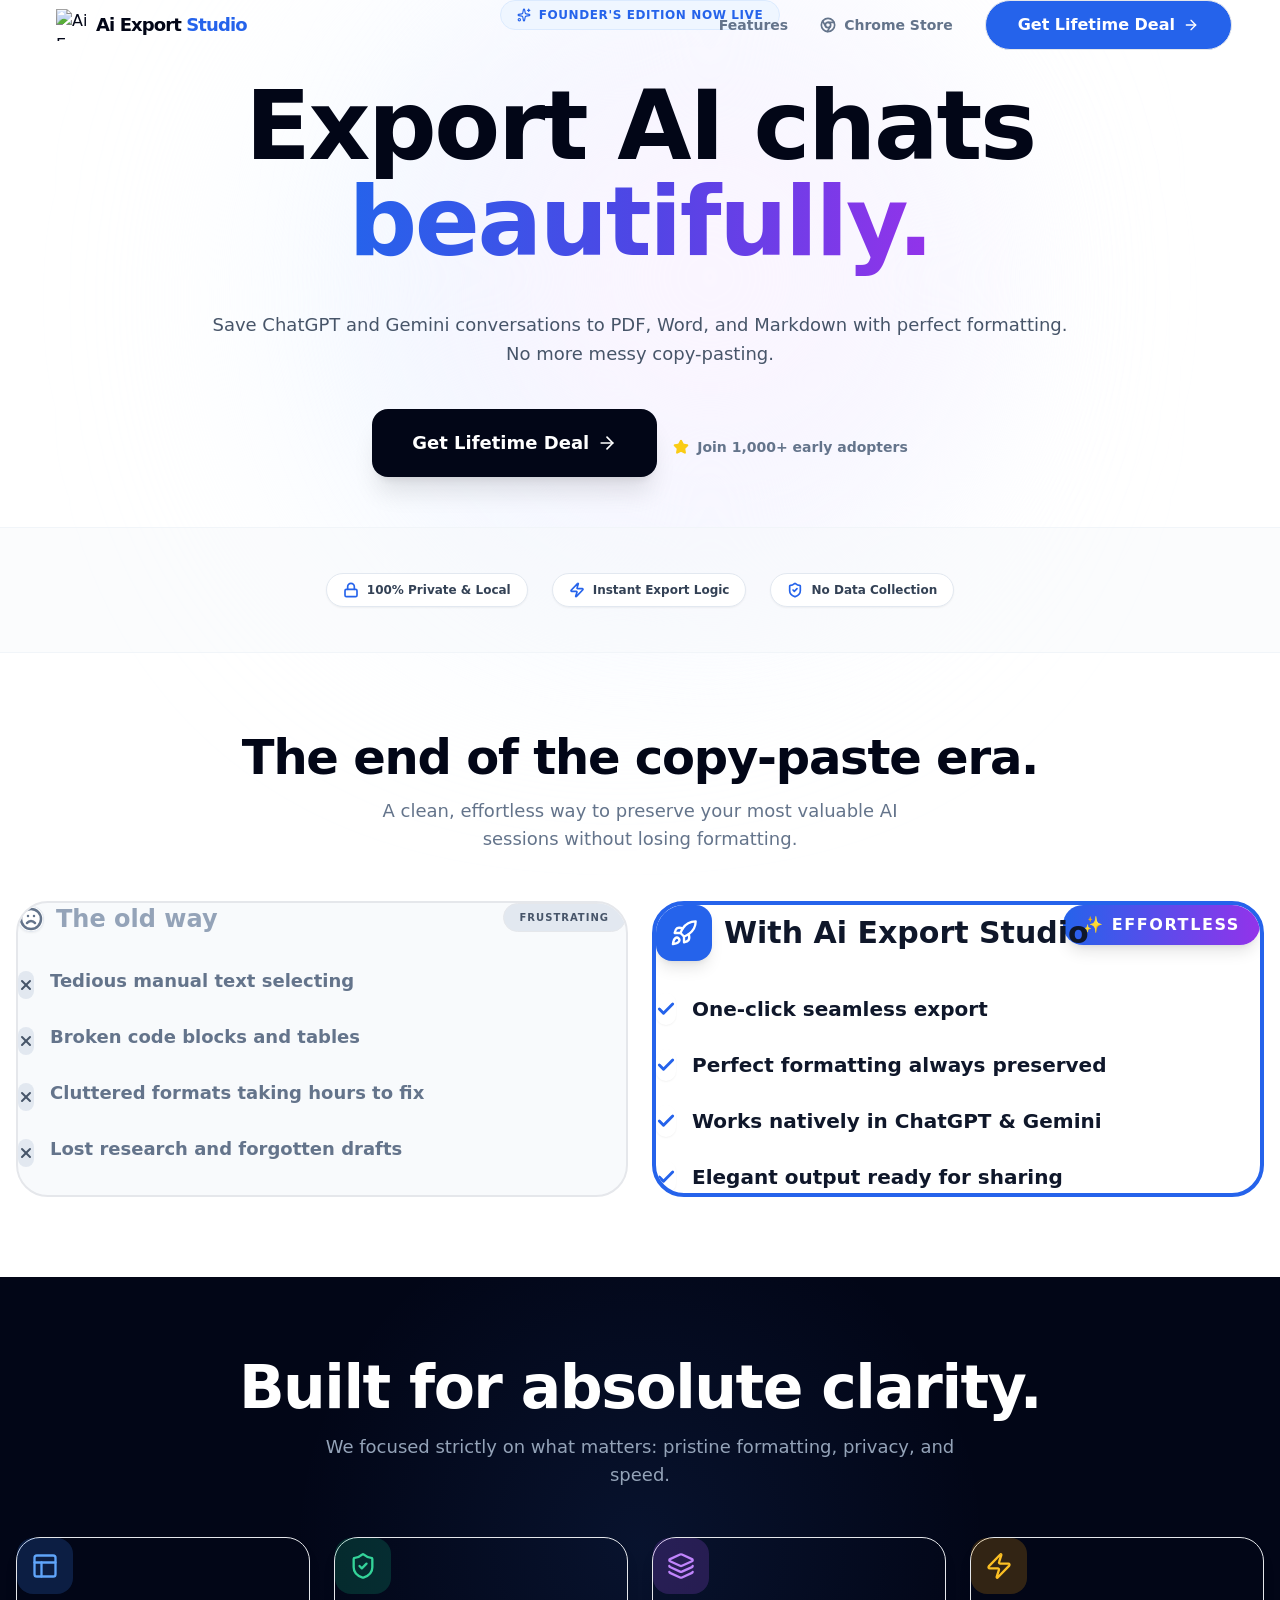
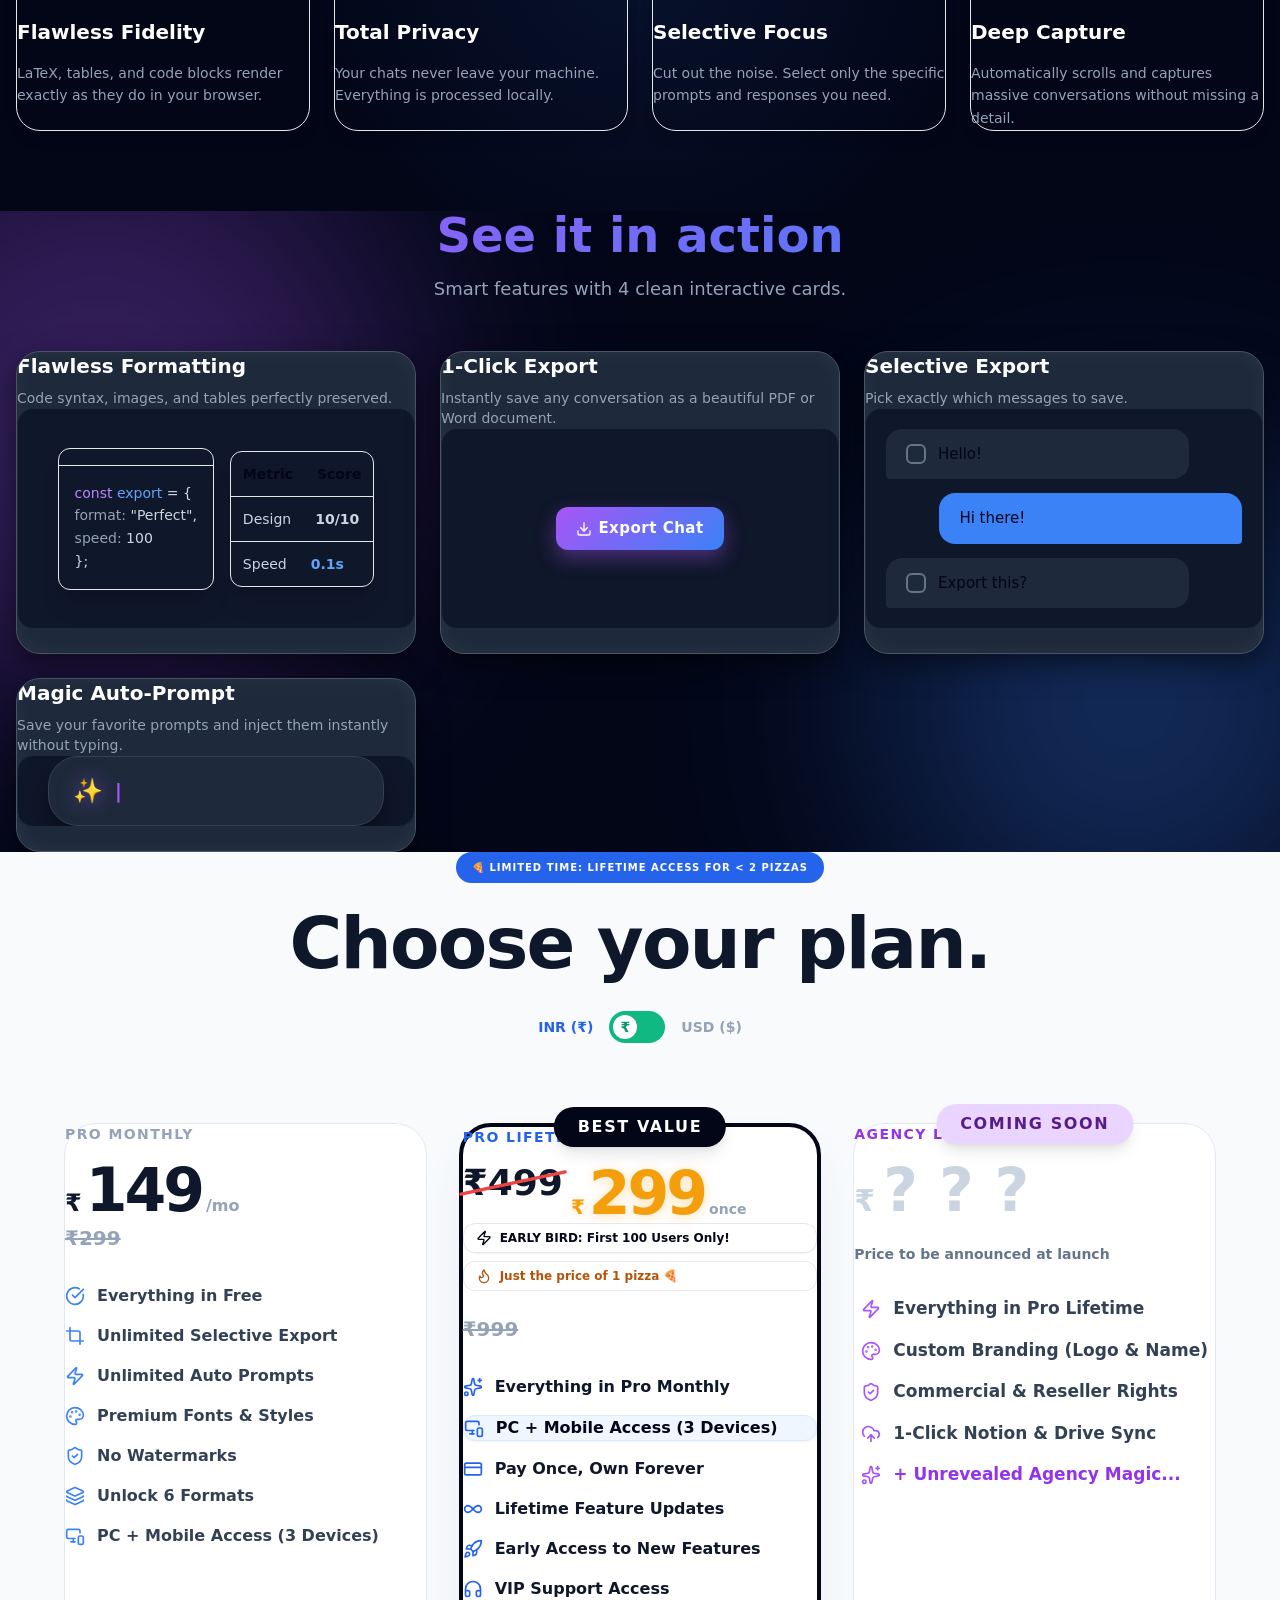
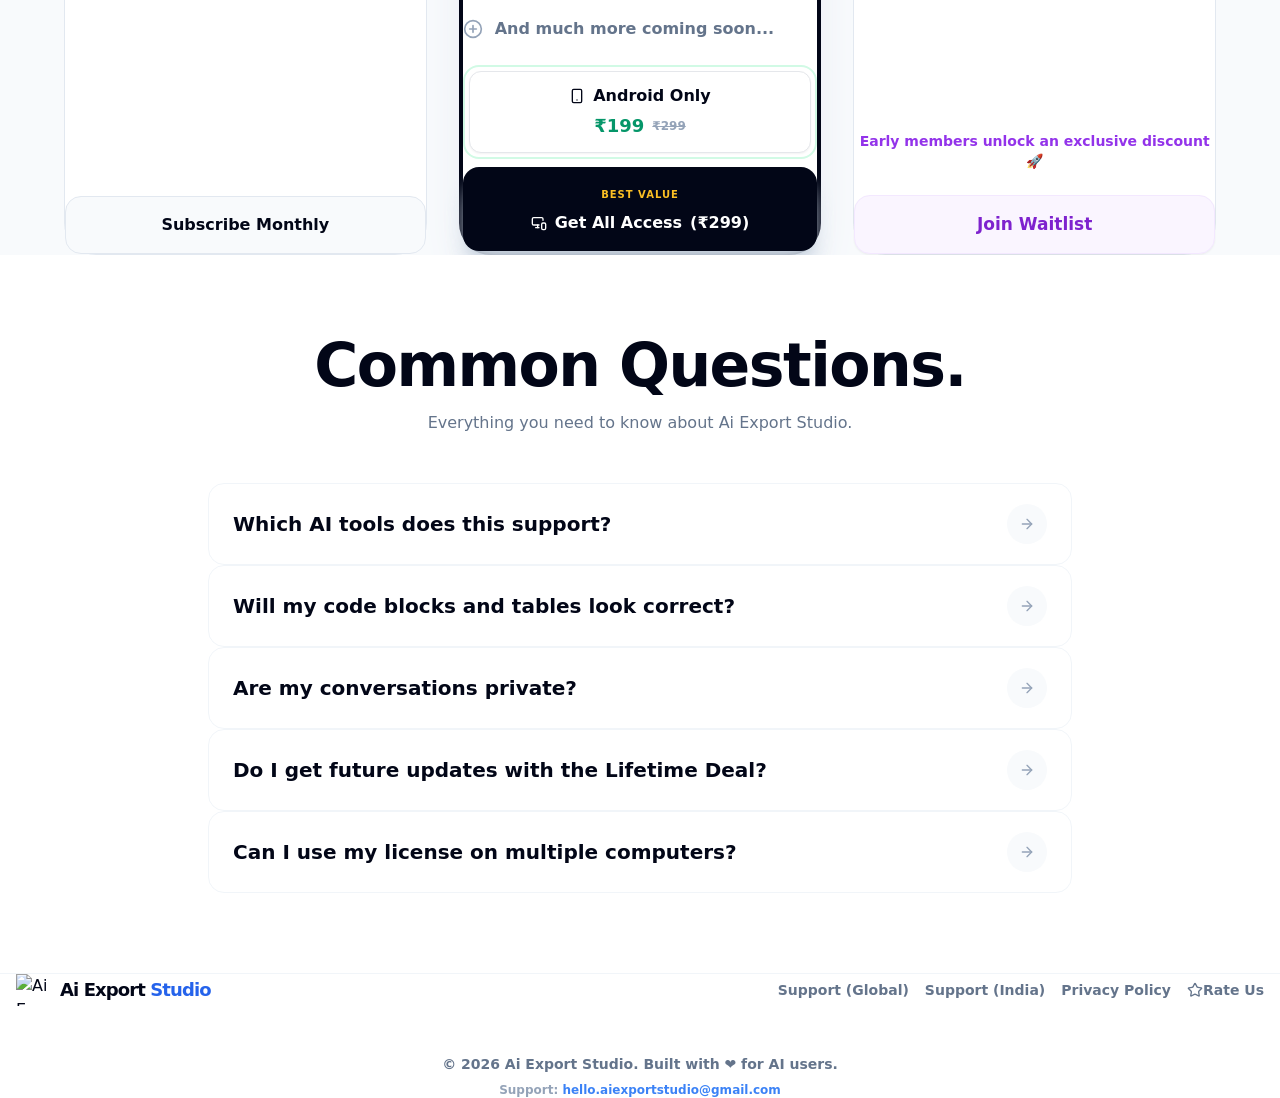
==== commit 27b75871: "Add files via upload" ====
--- a/index.html
+++ b/index.html
@@ -541,7 +541,24 @@
               <li class="flex items-center gap-3 text-base md:text-[17px] font-bold text-slate-500 italic"><i data-lucide="plus-circle" class="w-5 h-5 text-slate-400 flex-shrink-0"></i> And much more coming soon...</li>
             </ul>
 
-            <a id="link-life" href="https://rzp.io/rzp/aiexportstudio-lifetime" target="_blank" rel="noopener noreferrer" class="w-full py-4 md:py-5 rounded-2xl bg-slate-950 text-white font-bold text-base md:text-[17px] text-center hover:bg-slate-800 transition-all shadow-xl shadow-slate-300">Get Lifetime Deal</a>
+            <div class="mt-auto space-y-3">
+              <!-- Android Only (Visible ONLY on Mobile) -->
+              <div class="md:hidden border-2 border-emerald-100 bg-emerald-50/50 rounded-2xl p-1 mb-2">
+                <a id="link-life-android" href="#" target="_blank" rel="noopener noreferrer" class="w-full py-3 rounded-xl bg-white text-emerald-700 font-bold text-base text-center hover:bg-emerald-50 transition-all border border-emerald-200 flex flex-col items-center justify-center leading-tight shadow-sm">
+                  <span class="flex items-center gap-2"><i data-lucide="smartphone" class="w-4 h-4"></i> Android Only</span>
+                  <div class="flex items-center gap-2 mt-1">
+                    <span class="text-lg font-black text-emerald-600">₹199</span>
+                    <span class="text-xs text-slate-400 line-through">₹299</span>
+                  </div>
+                </a>
+              </div>
+
+              <!-- All Access (Visible on both) -->
+              <a id="link-life" href="https://rzp.io/rzp/aiexportstudio-lifetime" target="_blank" rel="noopener noreferrer" class="w-full py-4 md:py-5 rounded-2xl bg-slate-950 text-white font-bold text-base md:text-[17px] text-center hover:bg-slate-800 transition-all shadow-xl shadow-slate-300 flex flex-col items-center justify-center relative">
+                <span class="md:hidden text-[10px] uppercase tracking-widest text-amber-400 font-black mb-1">Best Value</span>
+                <span class="flex items-center gap-2"><i data-lucide="monitor-smartphone" class="w-4 h-4 md:hidden"></i> Get All Access <span class="md:hidden">(₹299)</span></span>
+              </a>
+            </div>
           </div>
 
           <!-- Agency Lifetime -->
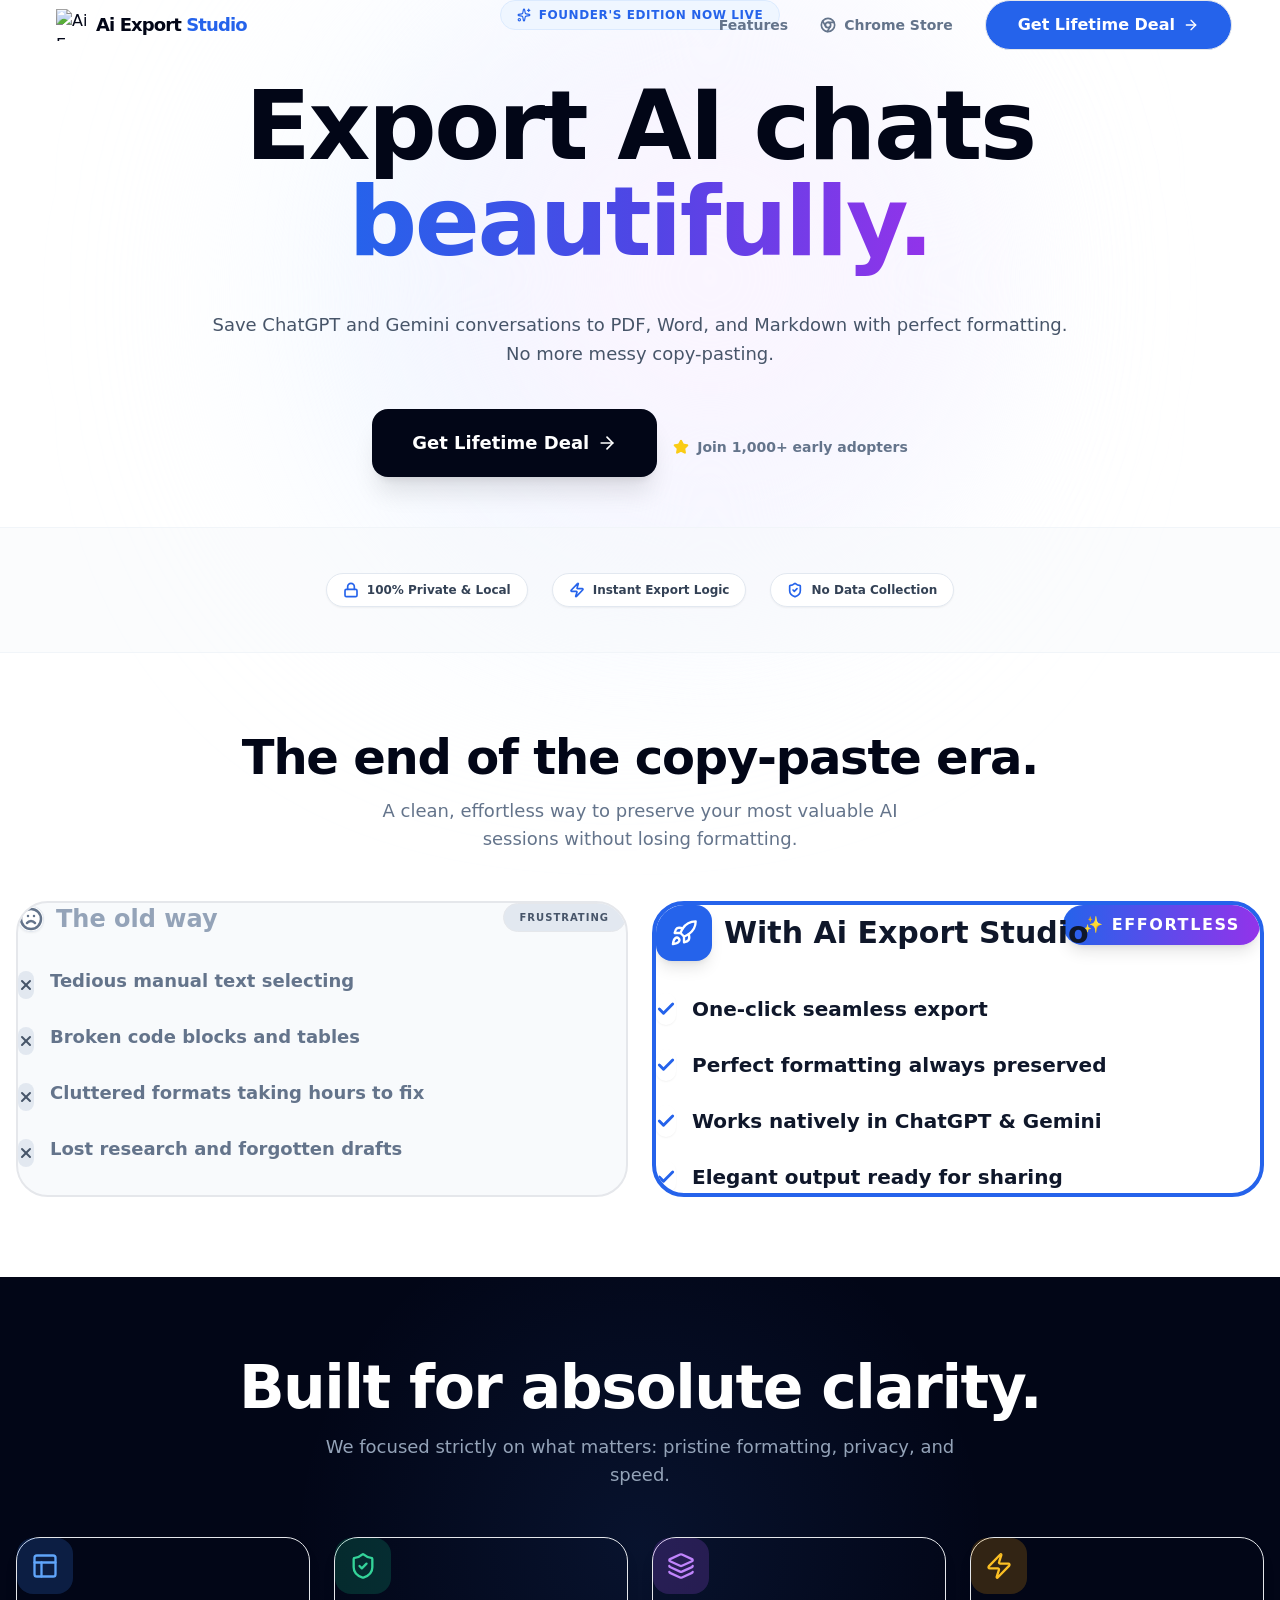
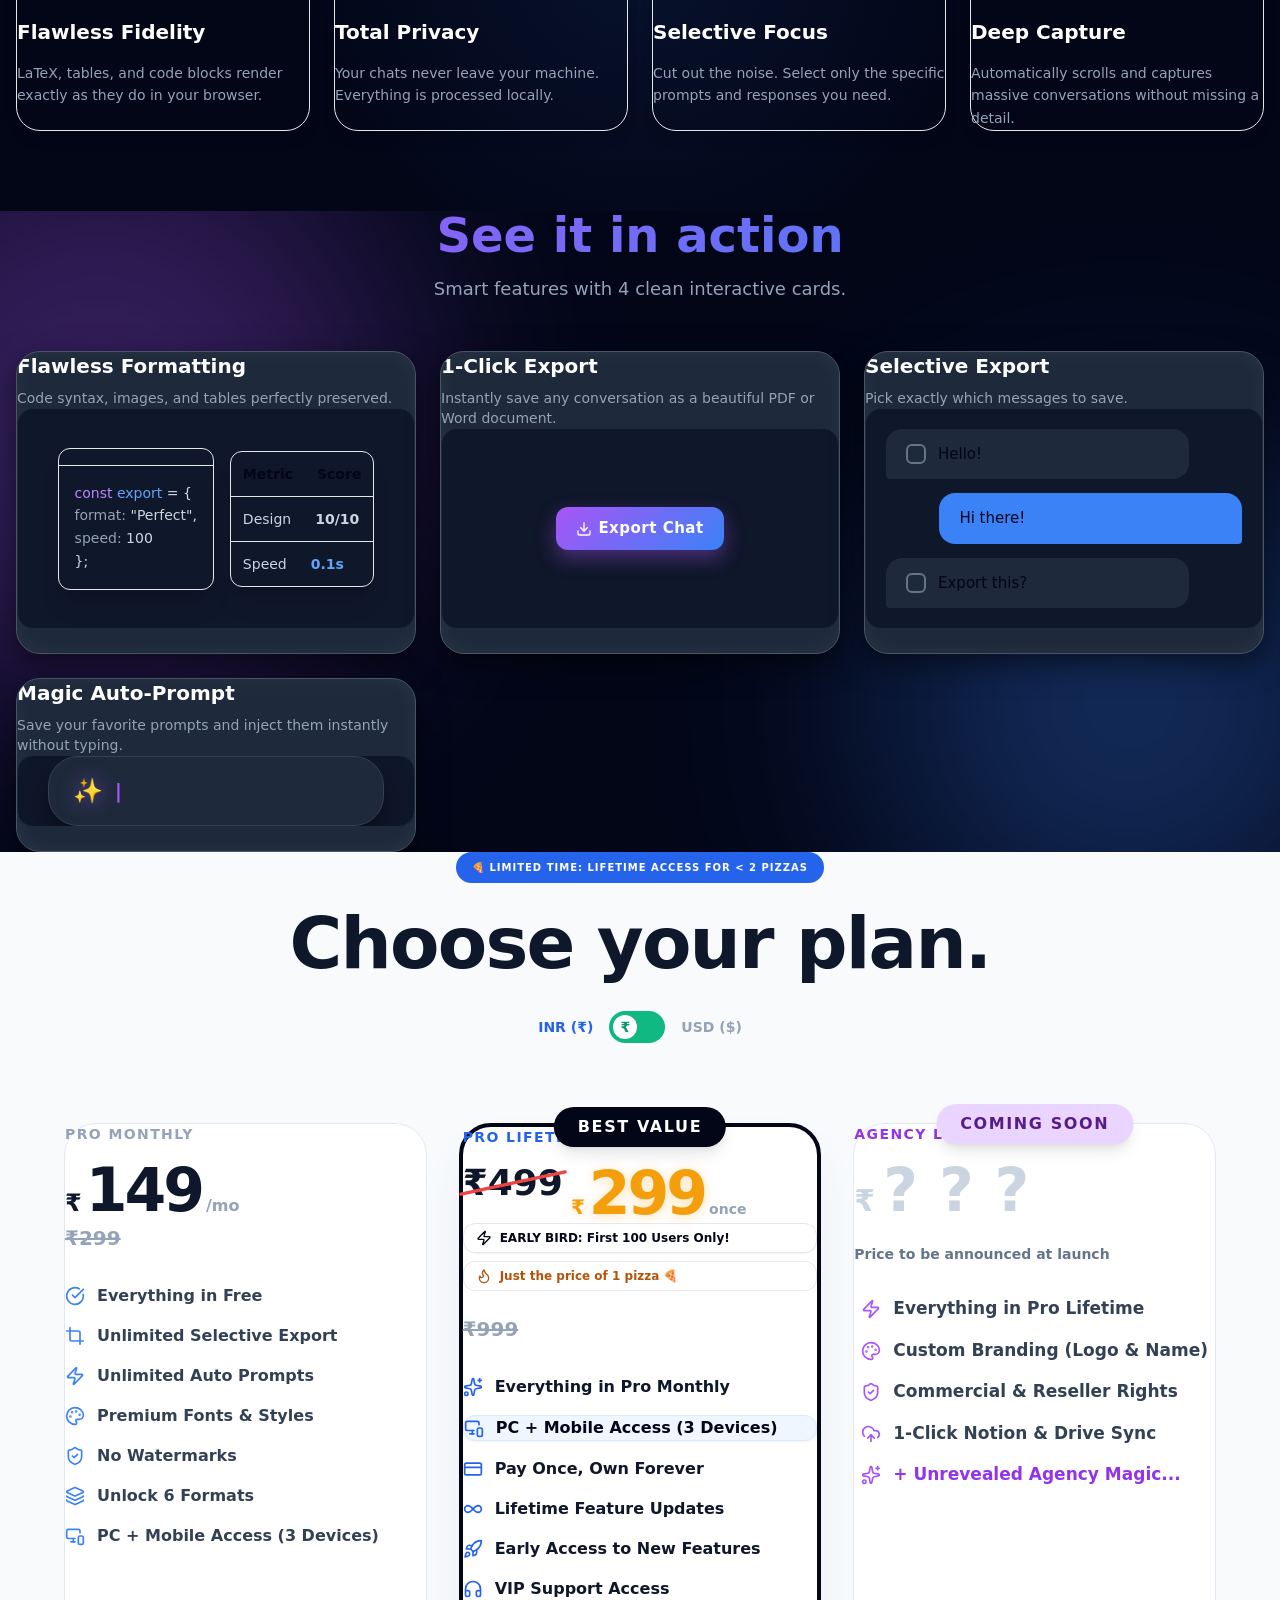
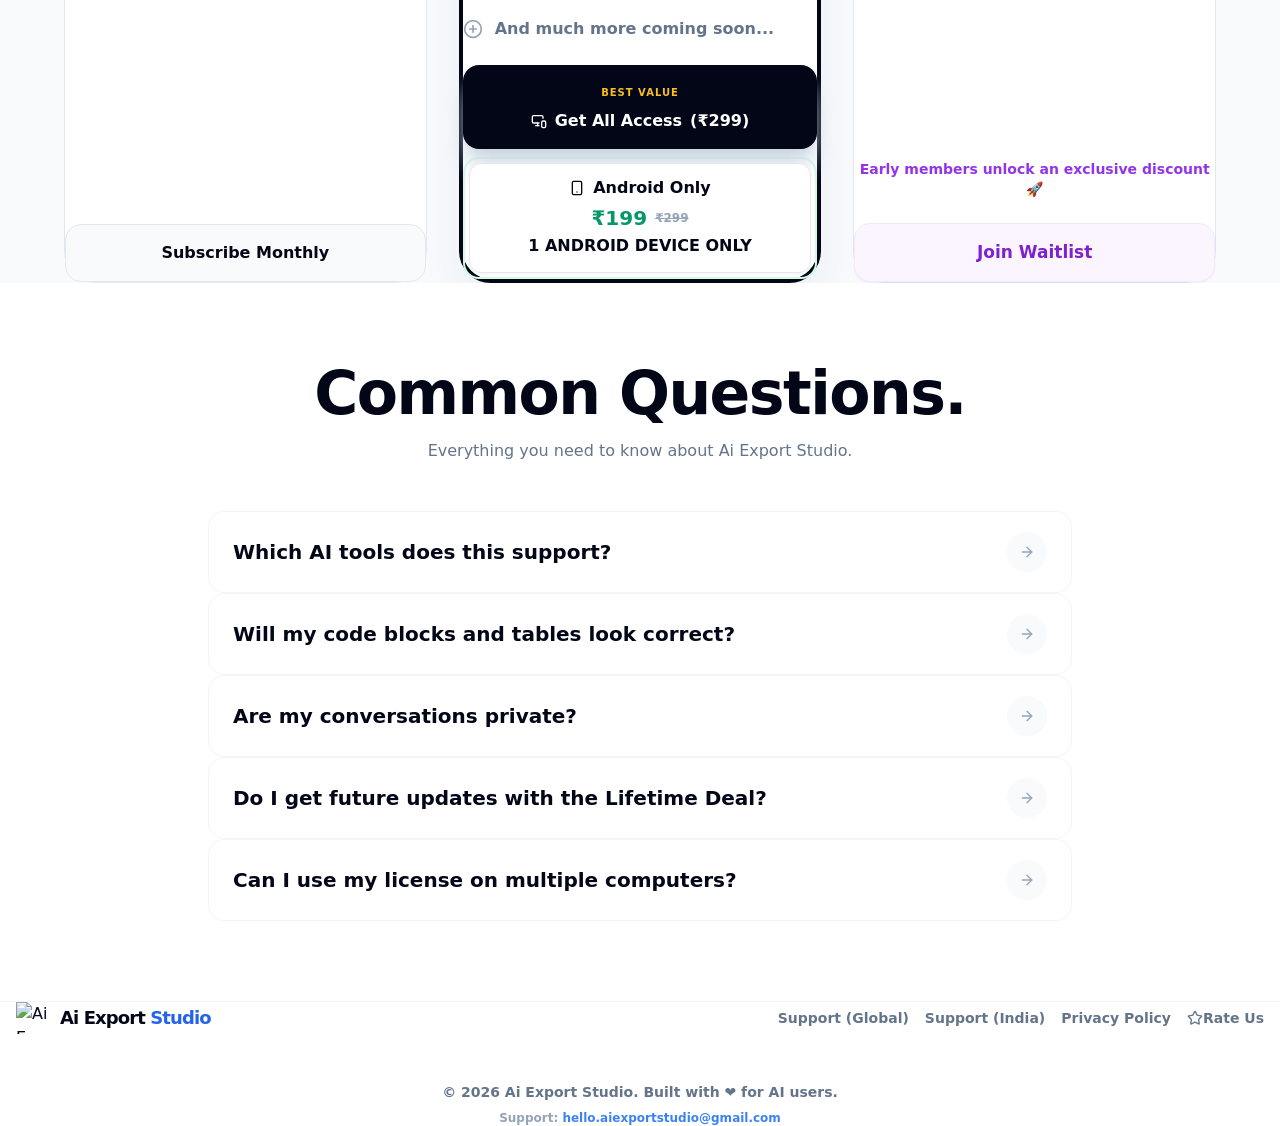
==== commit 3aff1108: "Add files via upload" ====
--- a/index.html
+++ b/index.html
@@ -541,23 +541,26 @@
               <li class="flex items-center gap-3 text-base md:text-[17px] font-bold text-slate-500 italic"><i data-lucide="plus-circle" class="w-5 h-5 text-slate-400 flex-shrink-0"></i> And much more coming soon...</li>
             </ul>
 
-            <div class="mt-auto space-y-3">
-              <!-- Android Only (Visible ONLY on Mobile) -->
-              <div class="md:hidden border-2 border-emerald-100 bg-emerald-50/50 rounded-2xl p-1 mb-2">
-                <a id="link-life-android" href="#" target="_blank" rel="noopener noreferrer" class="w-full py-3 rounded-xl bg-white text-emerald-700 font-bold text-base text-center hover:bg-emerald-50 transition-all border border-emerald-200 flex flex-col items-center justify-center leading-tight shadow-sm">
-                  <span class="flex items-center gap-2"><i data-lucide="smartphone" class="w-4 h-4"></i> Android Only</span>
-                  <div class="flex items-center gap-2 mt-1">
-                    <span class="text-lg font-black text-emerald-600">₹199</span>
-                    <span class="text-xs text-slate-400 line-through">₹299</span>
-                  </div>
-                </a>
-              </div>
-
+            <div class="mt-auto space-y-3 flex flex-col">
               <!-- All Access (Visible on both) -->
-              <a id="link-life" href="https://rzp.io/rzp/aiexportstudio-lifetime" target="_blank" rel="noopener noreferrer" class="w-full py-4 md:py-5 rounded-2xl bg-slate-950 text-white font-bold text-base md:text-[17px] text-center hover:bg-slate-800 transition-all shadow-xl shadow-slate-300 flex flex-col items-center justify-center relative">
+              <a id="link-life" href="https://rzp.io/rzp/aiexportstudio-lifetime" target="_blank" rel="noopener noreferrer" class="w-full py-4 md:py-5 rounded-2xl bg-slate-950 text-white font-bold text-base md:text-[17px] text-center hover:bg-slate-800 transition-all shadow-xl shadow-slate-300 flex flex-col items-center justify-center relative order-1">
                 <span class="md:hidden text-[10px] uppercase tracking-widest text-amber-400 font-black mb-1">Best Value</span>
                 <span class="flex items-center gap-2"><i data-lucide="monitor-smartphone" class="w-4 h-4 md:hidden"></i> Get All Access <span class="md:hidden">(₹299)</span></span>
               </a>
+
+              <!-- Android Only (Visible ONLY on Mobile) -->
+              <div class="md:hidden border-2 border-emerald-100 bg-emerald-50/50 rounded-2xl p-1 order-2 mt-2">
+                <a id="link-life-android" href="#" target="_blank" rel="noopener noreferrer" class="w-full py-3 rounded-xl bg-white text-emerald-700 font-bold text-base text-center hover:bg-emerald-50 transition-all border border-emerald-200 flex flex-col items-center justify-center leading-tight shadow-sm relative overflow-hidden">
+                  <span class="flex items-center gap-2"><i data-lucide="smartphone" class="w-4 h-4"></i> Android Only</span>
+                  <div class="flex items-center gap-2 mt-1">
+                    <span class="text-xl font-black text-emerald-600">₹199</span>
+                    <span class="text-xs text-slate-400 line-through">₹299</span>
+                  </div>
+                  <div class="text-[11px] font-bold text-emerald-800/70 mt-1.5 uppercase tracking-wide bg-emerald-100 px-2 py-0.5 rounded-full">
+                    1 Android Device Only
+                  </div>
+                </a>
+              </div>
             </div>
           </div>
 
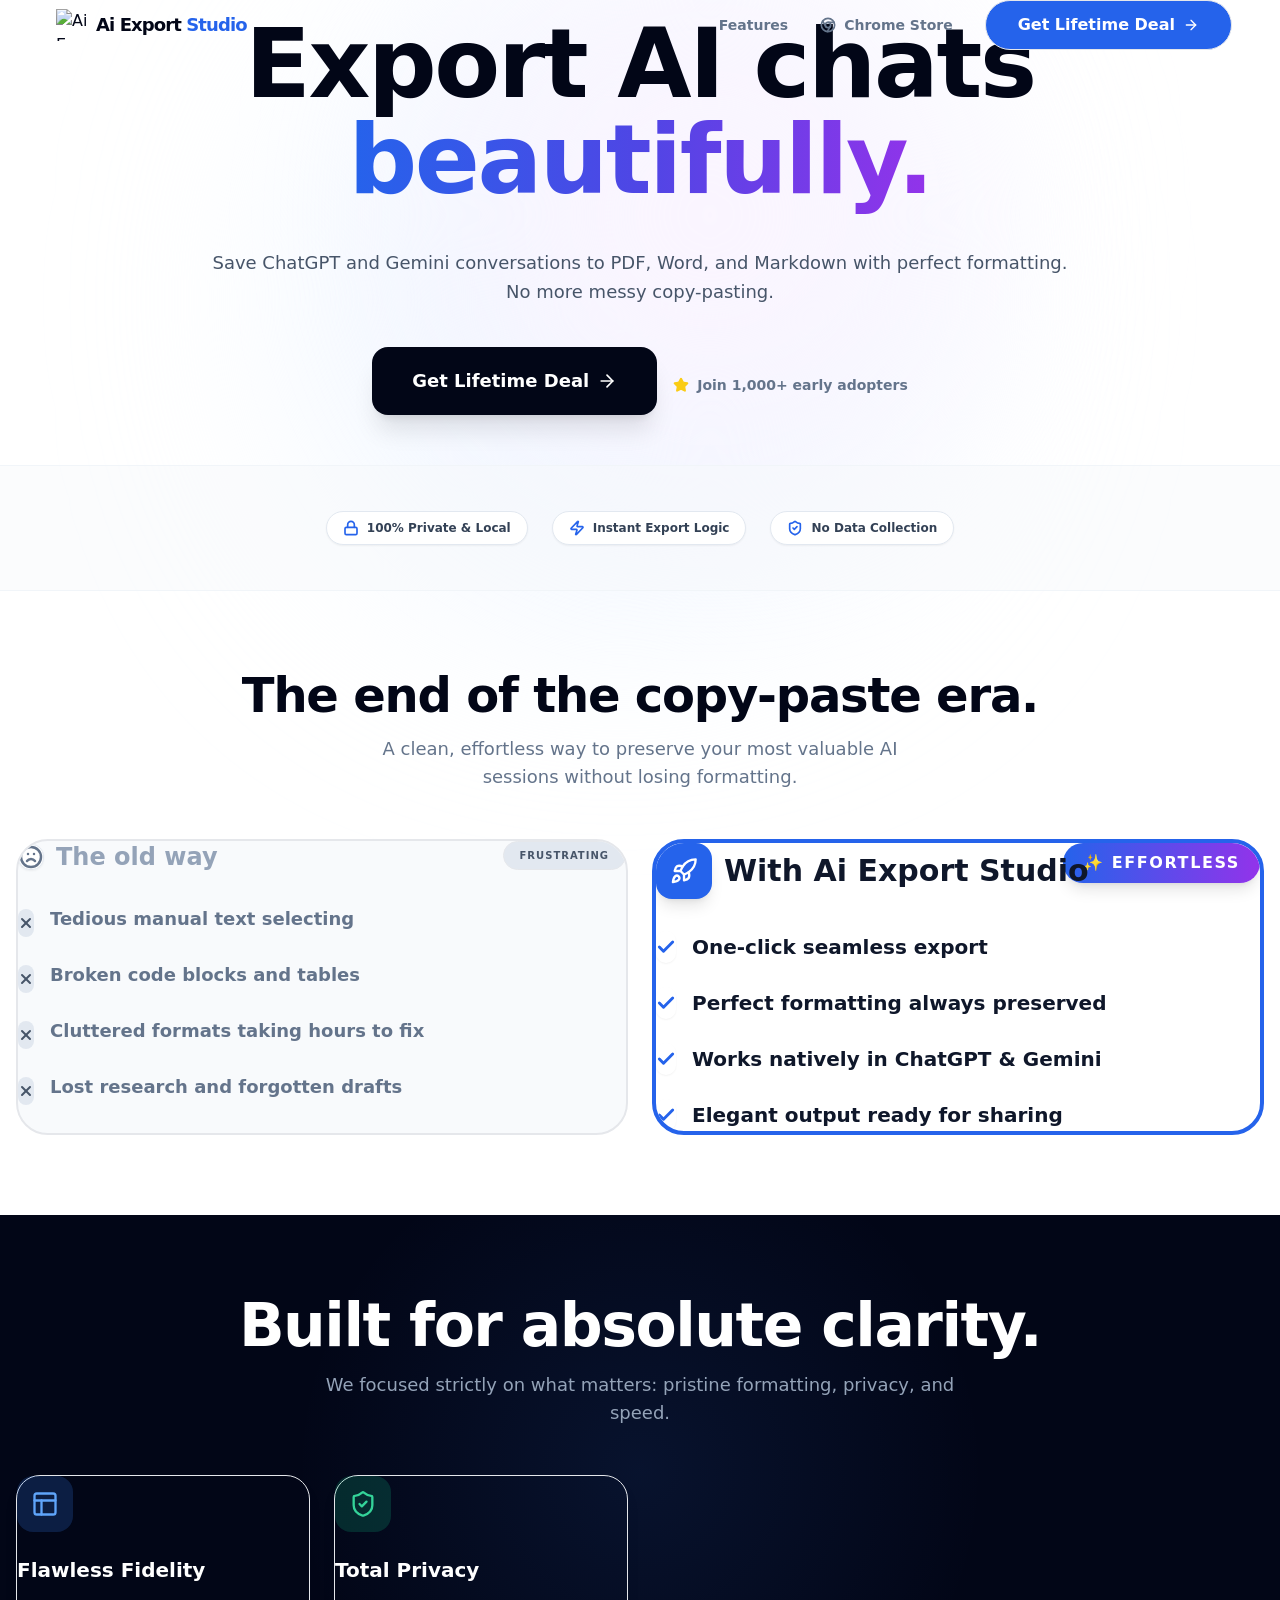
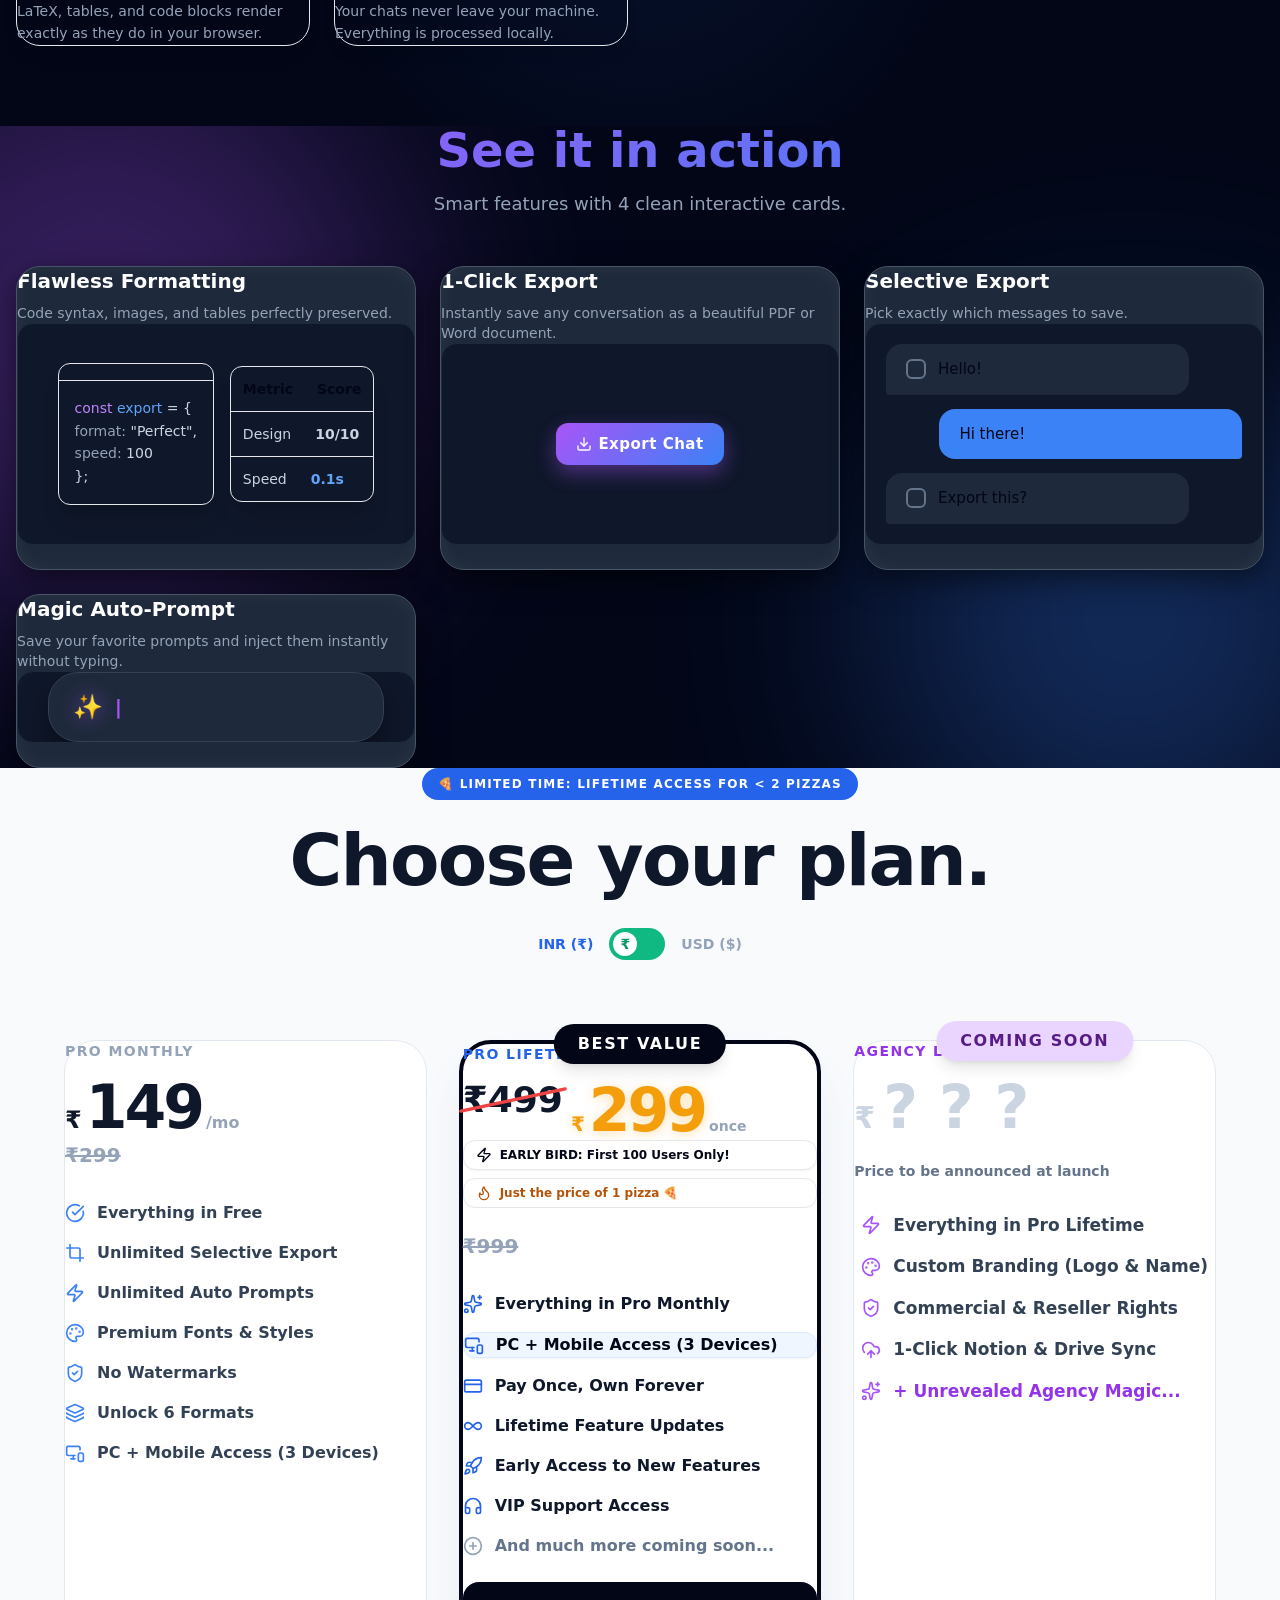
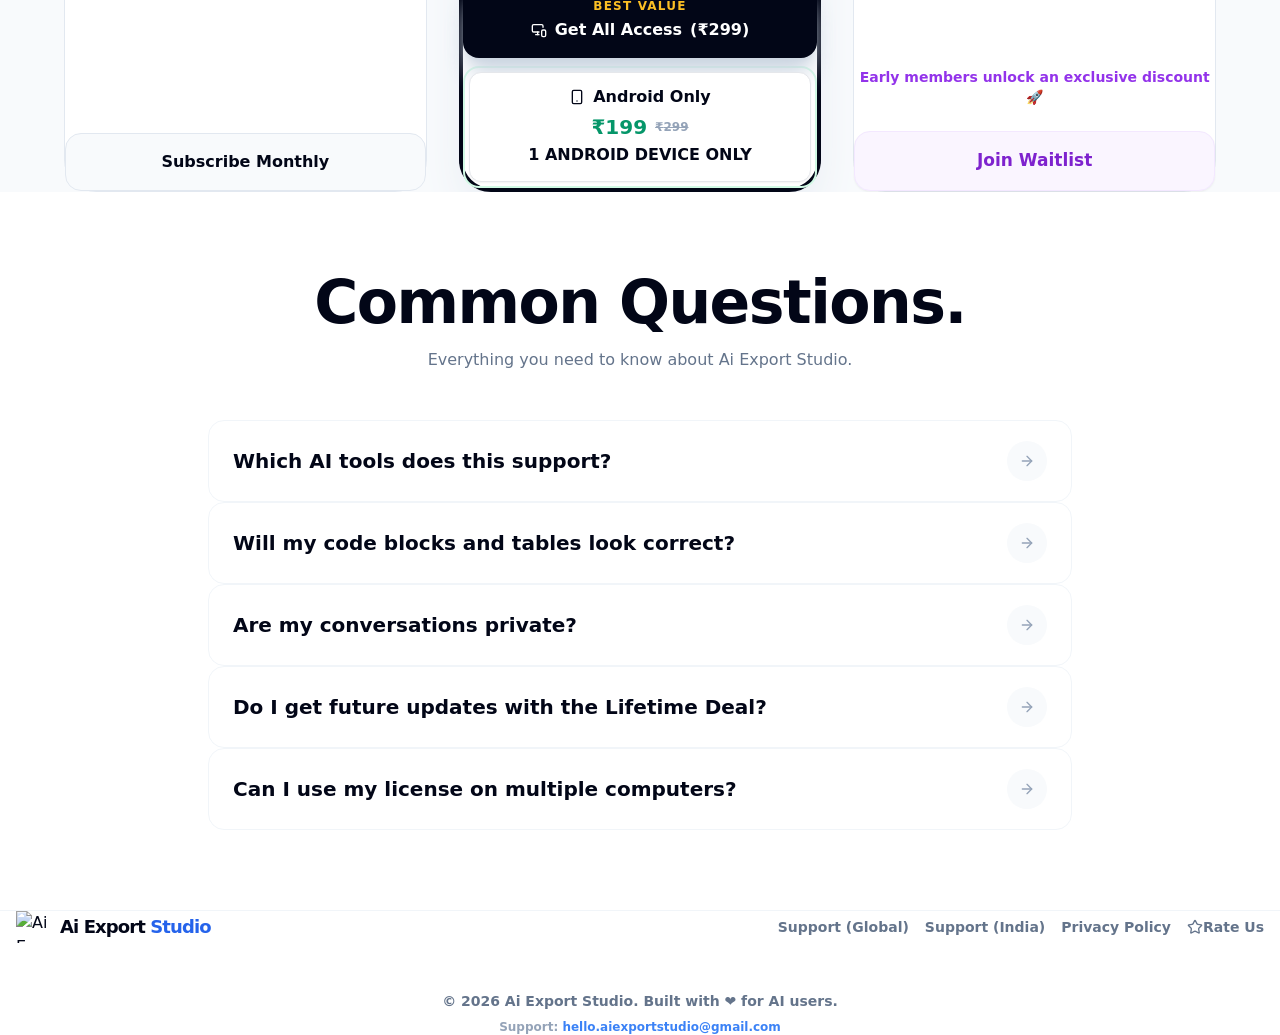
==== commit fc5260a4: "Add files via upload" ====
--- a/index.html
+++ b/index.html
@@ -1,5 +1,5 @@
 <!doctype html>
-<html lang="en" class="scroll-smooth">
+<html lang="en">
   <head>
     <meta charset="UTF-8" />
     <meta name="viewport" content="width=device-width, initial-scale=1.0" />
@@ -37,7 +37,7 @@
     </script>
     <style>
       @keyframes reveal-up {
-        0% { opacity: 0; transform: translateY(30px); }
+        0% { opacity: 0; transform: translateY(15px); }
         100% { opacity: 1; transform: translateY(0); }
       }
       @keyframes reveal-scale {
@@ -216,10 +216,7 @@
       <div class="absolute bottom-0 right-1/4 w-[500px] h-[500px] bg-purple-50 rounded-full blur-[100px] -z-10 animate-blob-2" style="animation-delay: 1s;"></div>
 
       <div class="max-w-5xl mx-auto text-center">
-        <div class="reveal-up inline-flex items-center gap-2 px-4 py-1.5 rounded-full bg-blue-50 border border-blue-100 text-blue-600 text-xs font-bold tracking-wider uppercase mb-8">
-          <i data-lucide="sparkles" class="w-3.5 h-3.5"></i>
-          Founder's Edition Now Live
-        </div>
+
         
         <h1 class="reveal-up delay-100 text-4xl sm:text-5xl md:text-8xl font-black tracking-tight leading-tight md:leading-normal mb-6 md:mb-8 py-4">
           Export AI chats <br />
@@ -278,7 +275,7 @@
           <div class="absolute top-0 right-0 p-5">
             <div class="bg-slate-200 text-slate-600 text-[10px] font-black uppercase tracking-widest px-4 py-1.5 rounded-full border border-slate-300">FRUSTRATING</div>
           </div>
-          <h3 class="text-2xl font-black text-slate-400 mb-8 flex items-center gap-3 relative z-10 transition-colors">
+          <h3 class="text-2xl font-black text-slate-400 mb-8 flex items-center gap-3 relative z-10 transition-colors pr-28 sm:pr-0">
             <span class="bg-white p-2.5 rounded-xl shadow-sm border border-slate-200 grayscale"><i data-lucide="frown" class="w-6 h-6 text-slate-500" stroke-width="2.5"></i></span>
             The old way
           </h3>
@@ -296,7 +293,7 @@
           <div class="absolute top-0 right-0 p-5">
             <div class="bg-gradient-to-r from-blue-600 to-purple-600 text-white text-[11px] font-black uppercase tracking-widest px-5 py-2 rounded-full shadow-lg shadow-blue-500/20 animate-pulse">✨ EFFORTLESS</div>
           </div>
-          <h3 class="text-3xl font-black mb-8 flex items-center gap-3 text-slate-900 relative z-10">
+          <h3 class="text-3xl font-black mb-8 flex items-center gap-3 text-slate-900 relative z-10 pr-32 sm:pr-0">
             <span class="bg-blue-600 w-14 h-14 flex-shrink-0 rounded-2xl shadow-lg shadow-blue-500/20 flex items-center justify-center"><i data-lucide="rocket" class="w-7 h-7 text-white" stroke-width="2"></i></span>
             With Ai Export Studio
           </h3>
@@ -331,12 +328,12 @@
             <h3 class="text-xl font-bold mb-4">Total Privacy</h3>
             <p class="text-slate-400 leading-relaxed text-sm">Your chats never leave your machine. Everything is processed locally.</p>
           </div>
-          <div class="reveal-up delay-200 p-6 md:p-8 rounded-3xl bg-slate-800/80 border border-slate-600 shadow-lg hover:bg-slate-700 hover:border-slate-500 transition-all hover:-translate-y-2 hover:shadow-xl">
+          <div class="hidden md:block reveal-up delay-200 p-6 md:p-8 rounded-3xl bg-slate-800/80 border border-slate-600 shadow-lg hover:bg-slate-700 hover:border-slate-500 transition-all hover:-translate-y-2 hover:shadow-xl">
             <div class="w-14 h-14 rounded-2xl flex items-center justify-center mb-6 bg-purple-500/20 text-purple-400"><i data-lucide="layers" class="w-7 h-7"></i></div>
             <h3 class="text-xl font-bold mb-4">Selective Focus</h3>
             <p class="text-slate-400 leading-relaxed text-sm">Cut out the noise. Select only the specific prompts and responses you need.</p>
           </div>
-          <div class="reveal-up delay-300 p-6 md:p-8 rounded-3xl bg-slate-800/80 border border-slate-600 shadow-lg hover:bg-slate-700 hover:border-slate-500 transition-all hover:-translate-y-2 hover:shadow-xl">
+          <div class="hidden md:block reveal-up delay-300 p-6 md:p-8 rounded-3xl bg-slate-800/80 border border-slate-600 shadow-lg hover:bg-slate-700 hover:border-slate-500 transition-all hover:-translate-y-2 hover:shadow-xl">
             <div class="w-14 h-14 rounded-2xl flex items-center justify-center mb-6 bg-amber-500/20 text-amber-400"><i data-lucide="zap" class="w-7 h-7"></i></div>
             <h3 class="text-xl md:text-2xl font-black mb-4">Deep Capture</h3>
             <p class="text-slate-400 leading-relaxed text-sm md:text-base">Automatically scrolls and captures massive conversations without missing a detail.</p>
@@ -420,7 +417,7 @@
           </div>
 
           <!-- 3. Selective Export -->
-          <div class="bento-card group">
+          <div class="hidden md:flex bento-card group">
             <div class="p-6 md:p-8 pb-0 z-10">
               <h3 class="text-xl md:text-2xl font-bold text-white mb-2">Selective Export</h3>
               <p class="text-slate-400 text-sm md:text-base">Pick exactly which messages to save.</p>
@@ -433,7 +430,7 @@
           </div>
 
           <!-- 4. Magic Auto-Prompt -->
-          <div class="md:col-span-2 bento-card group">
+          <div class="hidden md:flex md:col-span-2 bento-card group">
             <div class="p-6 md:p-8 pb-0 z-10">
               <h3 class="text-xl md:text-2xl font-bold text-white mb-2">Magic Auto-Prompt</h3>
               <p class="text-slate-400 text-sm md:text-base">Save your favorite prompts and inject them instantly without typing.</p>
@@ -456,7 +453,7 @@
     <section id="pricing" class="pt-20 md:pt-40 pb-20 md:pb-40 px-4 md:px-6 bg-slate-50 overflow-hidden">
       <div class="max-w-7xl mx-auto">
         <div class="reveal-up text-center mb-12 md:mb-16">
-          <div class="inline-block bg-blue-600 text-white px-4 md:px-8 py-2 md:py-3 rounded-full text-[10px] sm:text-xs md:text-sm font-black uppercase tracking-widest mb-6 md:mb-10 shadow-[0_10px_40px_-10px_rgba(37,99,235,0.5)] max-w-full">
+          <div class="inline-block bg-blue-600 text-white px-4 md:px-8 py-2 md:py-3 rounded-full text-xs sm:text-sm md:text-sm font-black uppercase tracking-widest mb-6 md:mb-10 shadow-[0_10px_40px_-10px_rgba(37,99,235,0.5)] max-w-full">
             <span class="whitespace-normal sm:whitespace-nowrap">🍕 LIMITED TIME: LIFETIME ACCESS FOR < 2 PIZZAS</span>
           </div>
           <h2 class="text-4xl md:text-7xl font-black tracking-tight mb-8 md:mb-10 text-slate-900">
@@ -544,7 +541,7 @@
             <div class="mt-auto space-y-3 flex flex-col">
               <!-- All Access (Visible on both) -->
               <a id="link-life" href="https://rzp.io/rzp/aiexportstudio-lifetime" target="_blank" rel="noopener noreferrer" class="w-full py-4 md:py-5 rounded-2xl bg-slate-950 text-white font-bold text-base md:text-[17px] text-center hover:bg-slate-800 transition-all shadow-xl shadow-slate-300 flex flex-col items-center justify-center relative order-1">
-                <span class="md:hidden text-[10px] uppercase tracking-widest text-amber-400 font-black mb-1">Best Value</span>
+                <span class="md:hidden text-xs uppercase tracking-widest text-amber-400 font-black mb-1">Best Value</span>
                 <span class="flex items-center gap-2"><i data-lucide="monitor-smartphone" class="w-4 h-4 md:hidden"></i> Get All Access <span class="md:hidden">(₹299)</span></span>
               </a>
 
@@ -553,8 +550,8 @@
                 <a id="link-life-android" href="#" target="_blank" rel="noopener noreferrer" class="w-full py-3 rounded-xl bg-white text-emerald-700 font-bold text-base text-center hover:bg-emerald-50 transition-all border border-emerald-200 flex flex-col items-center justify-center leading-tight shadow-sm relative overflow-hidden">
                   <span class="flex items-center gap-2"><i data-lucide="smartphone" class="w-4 h-4"></i> Android Only</span>
                   <div class="flex items-center gap-2 mt-1">
-                    <span class="text-xl font-black text-emerald-600">₹199</span>
-                    <span class="text-xs text-slate-400 line-through">₹299</span>
+                    <span class="text-xl font-black text-emerald-600"><span class="price-sym">₹</span><span class="price-val-android">199</span></span>
+                    <span class="text-xs text-slate-400 line-through"><span class="price-sym">₹</span><span class="price-old-android">299</span></span>
                   </div>
                   <div class="text-[11px] font-bold text-emerald-800/70 mt-1.5 uppercase tracking-wide bg-emerald-100 px-2 py-0.5 rounded-full">
                     1 Android Device Only
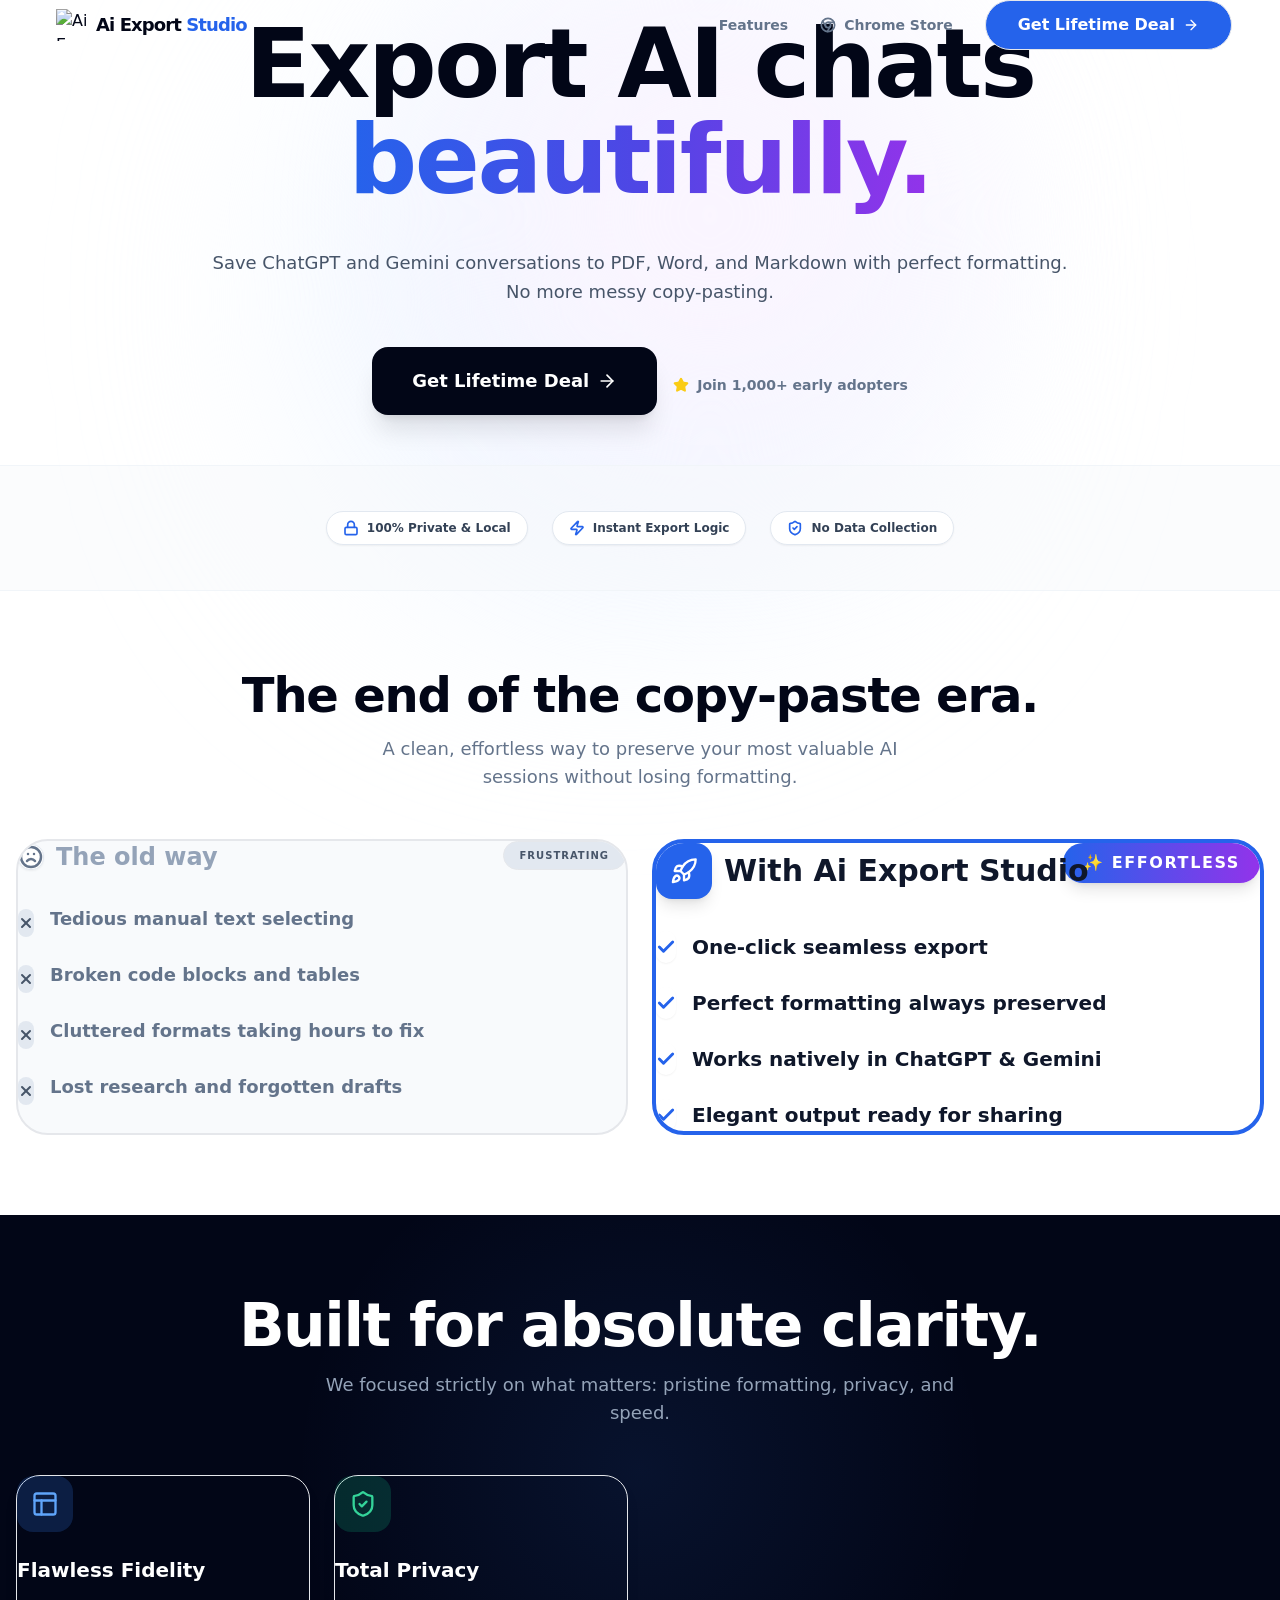
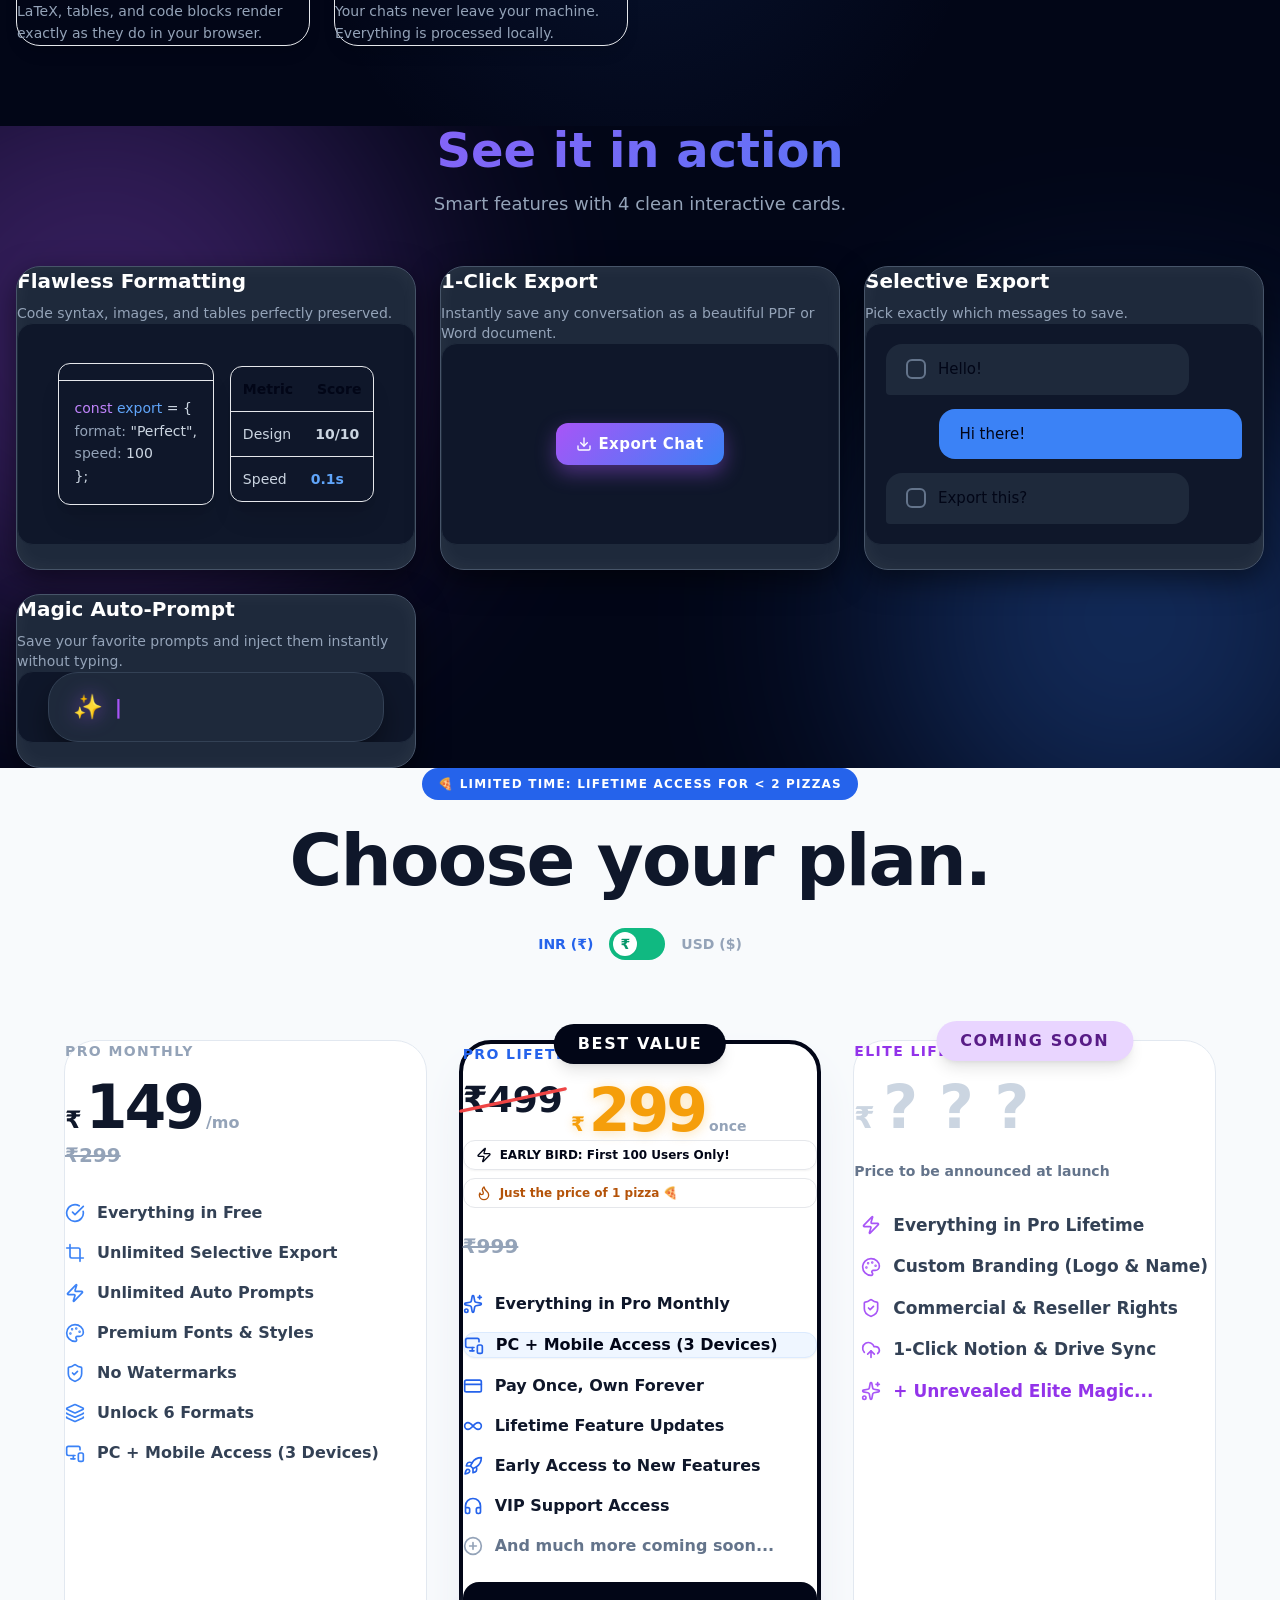
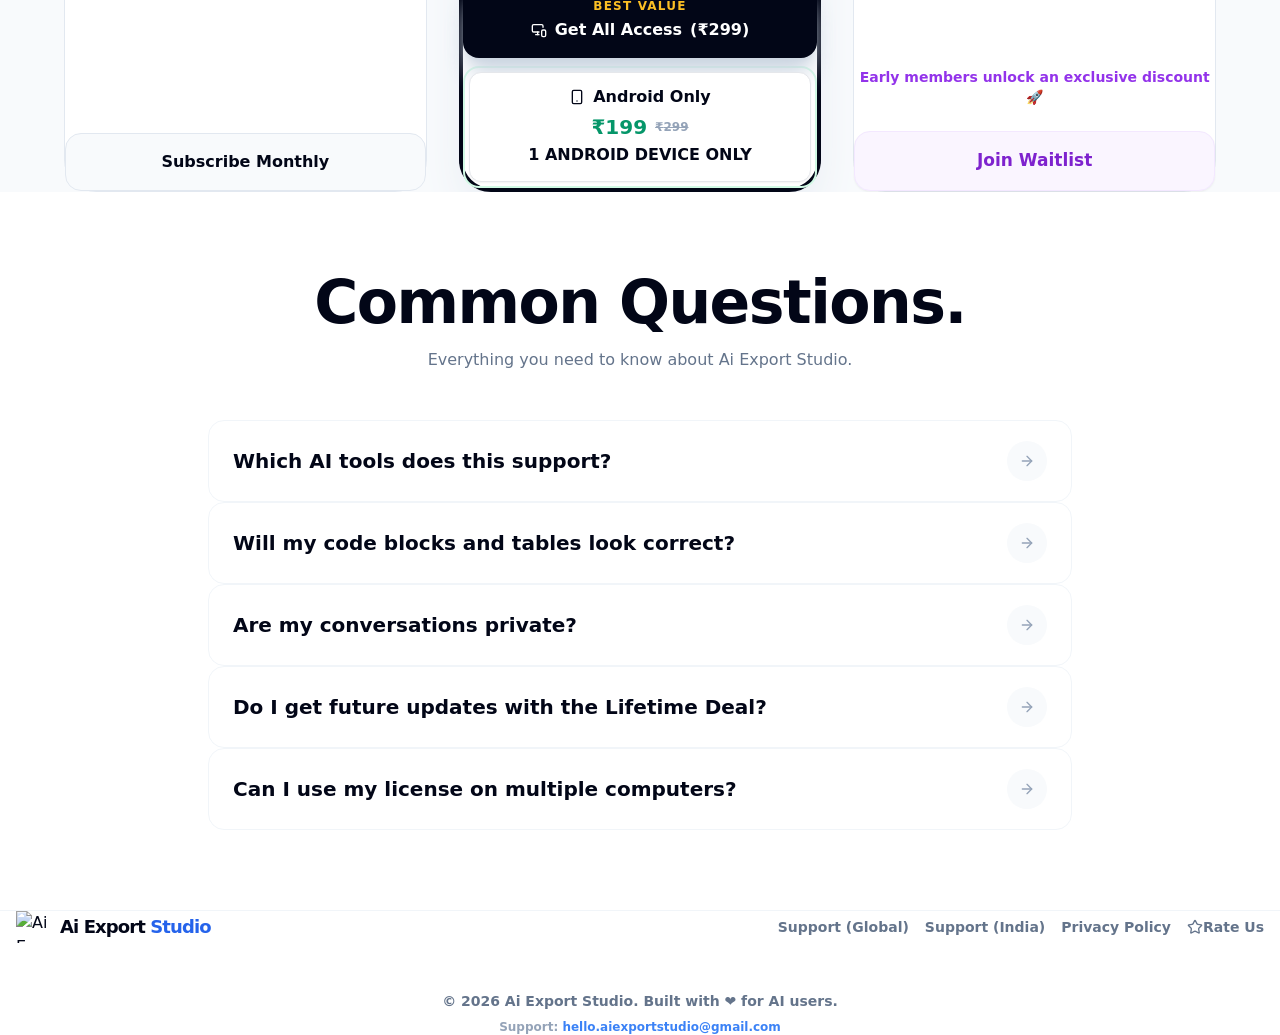
==== commit e243ed86: "Add files via upload" ====
--- a/index.html
+++ b/index.html
@@ -561,14 +561,14 @@
             </div>
           </div>
 
-          <!-- Agency Lifetime -->
+          <!-- Elite Lifetime -->
           <div class="reveal-up p-6 md:p-10 rounded-[32px] md:rounded-[40px] bg-white border border-slate-200 flex flex-col relative hover:shadow-xl hover:shadow-slate-200/50 transition-shadow">
             <div class="absolute w-max -top-5 left-1/2 -translate-x-1/2 bg-purple-200 text-purple-900 px-6 py-2 rounded-full text-[11px] font-black uppercase tracking-widest z-50 shadow-lg whitespace-nowrap">
               Coming&nbsp;Soon
             </div>
             
             <div class="mb-8">
-              <h3 class="text-sm font-black uppercase tracking-widest text-purple-600 mb-4">Agency Lifetime</h3>
+              <h3 class="text-sm font-black uppercase tracking-widest text-purple-600 mb-4">Elite Lifetime</h3>
               <div class="flex items-baseline gap-2 mt-4 mb-6">
                 <span class="text-3xl font-bold text-slate-300 price-sym">₹</span>
                 <span class="text-6xl font-black text-slate-300 tracking-[0.1em]">? ? ?</span>
@@ -582,7 +582,7 @@
               <li class="flex items-center gap-3 text-[17px] font-bold text-slate-700"><i data-lucide="palette" class="w-5 h-5 text-purple-500"></i> Custom Branding (Logo & Name)</li>
               <li class="flex items-center gap-3 text-[17px] font-bold text-slate-700"><i data-lucide="shield-check" class="w-5 h-5 text-purple-500"></i> Commercial & Reseller Rights</li>
               <li class="flex items-center gap-3 text-[17px] font-bold text-slate-700"><i data-lucide="cloud-upload" class="w-5 h-5 text-purple-500"></i> 1-Click Notion & Drive Sync</li>
-              <li class="flex items-center gap-3 text-[17px] font-bold text-purple-600 italic tracking-wide"><i data-lucide="sparkles" class="w-5 h-5 text-purple-500"></i> + Unrevealed Agency Magic...</li>
+              <li class="flex items-center gap-3 text-[17px] font-bold text-purple-600 italic tracking-wide"><i data-lucide="sparkles" class="w-5 h-5 text-purple-500"></i> + Unrevealed Elite Magic...</li>
             </ul>
             <div id="waitlist-container" class="space-y-4">
               <p class="text-sm font-bold text-purple-600 mb-2 text-center">
